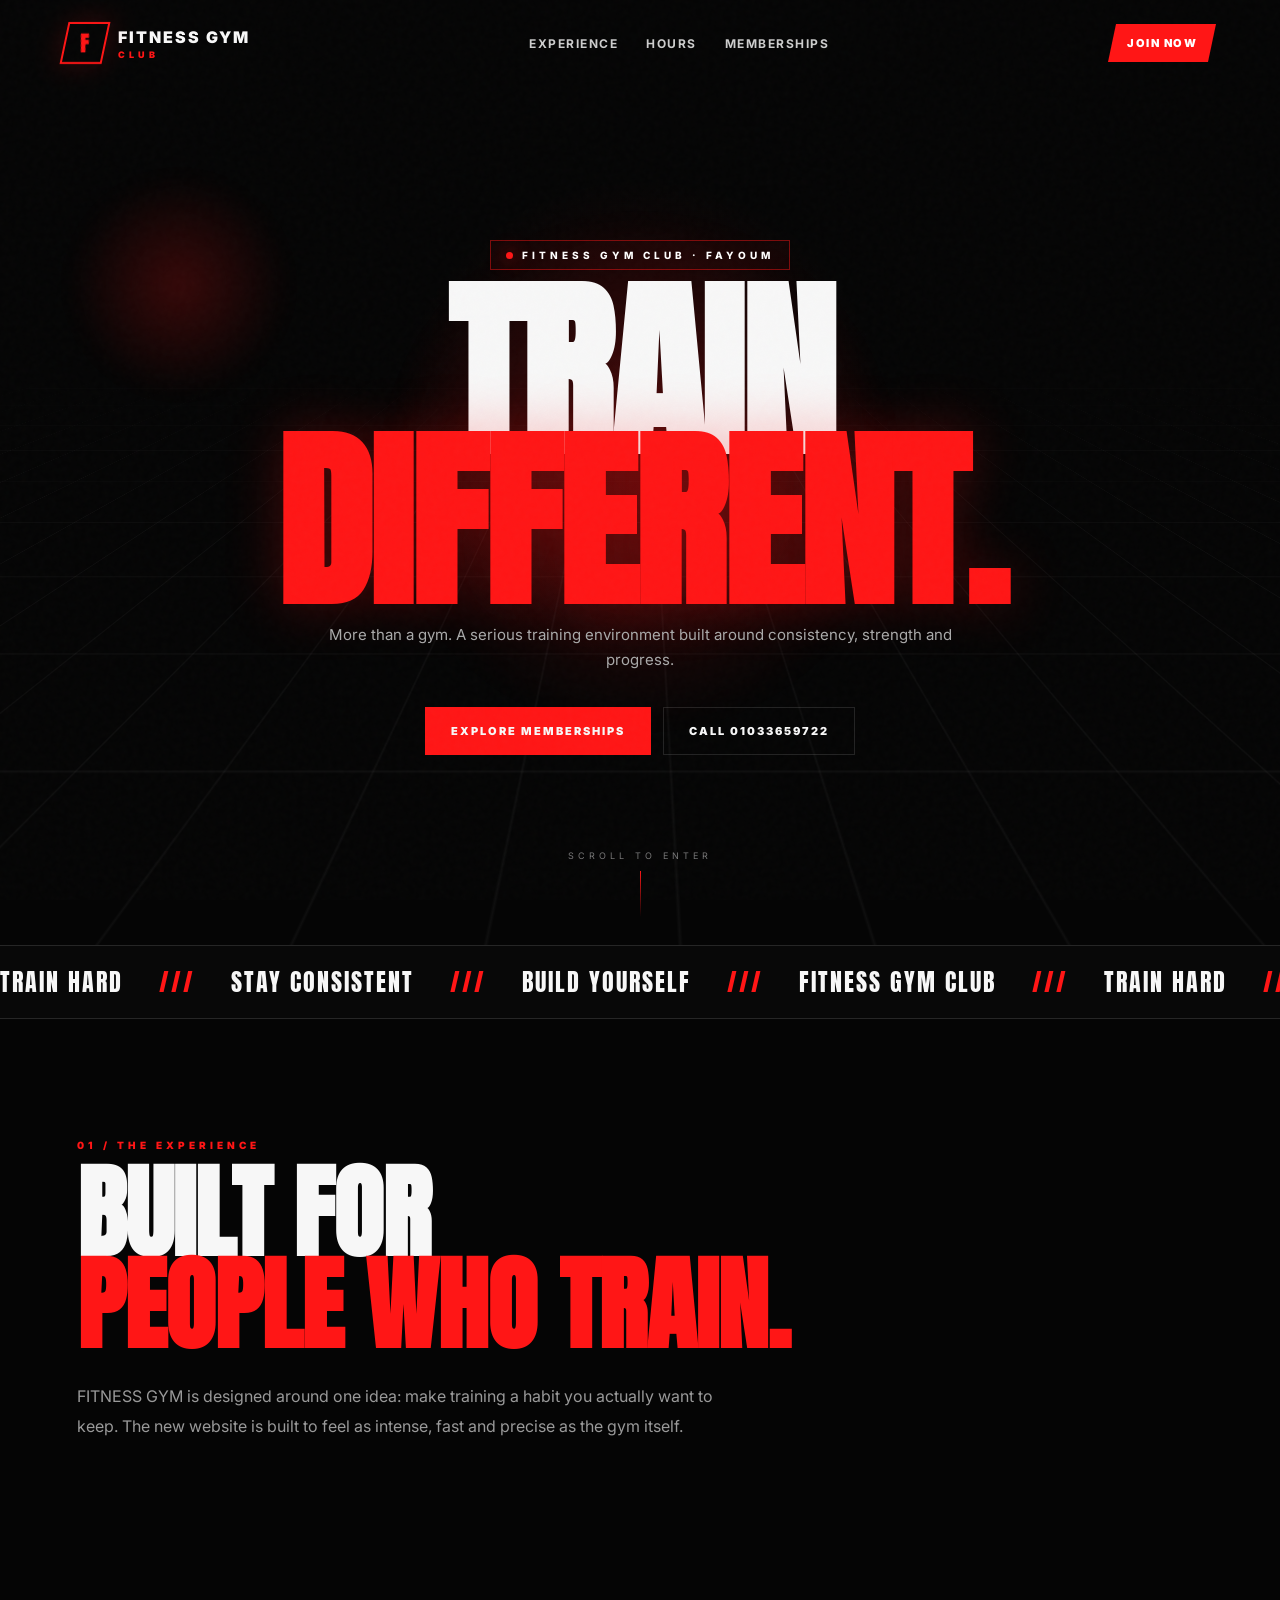
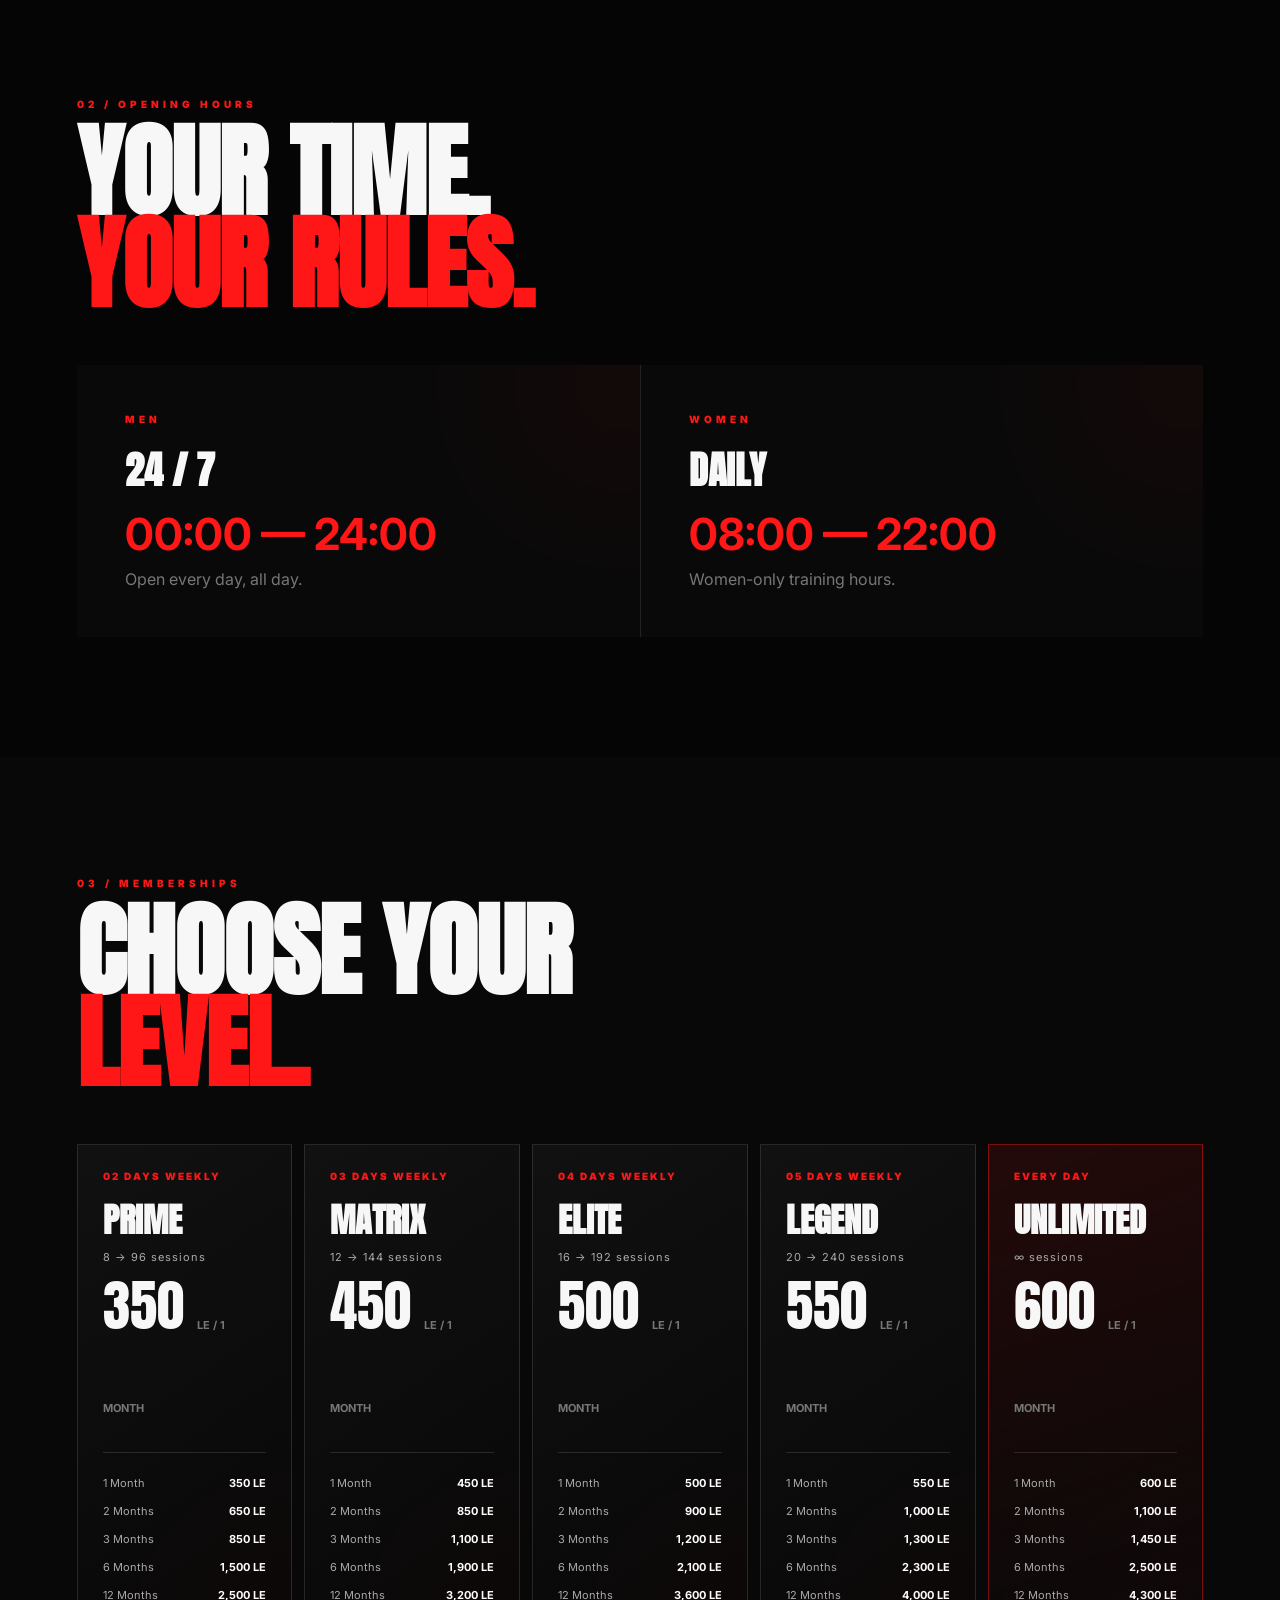
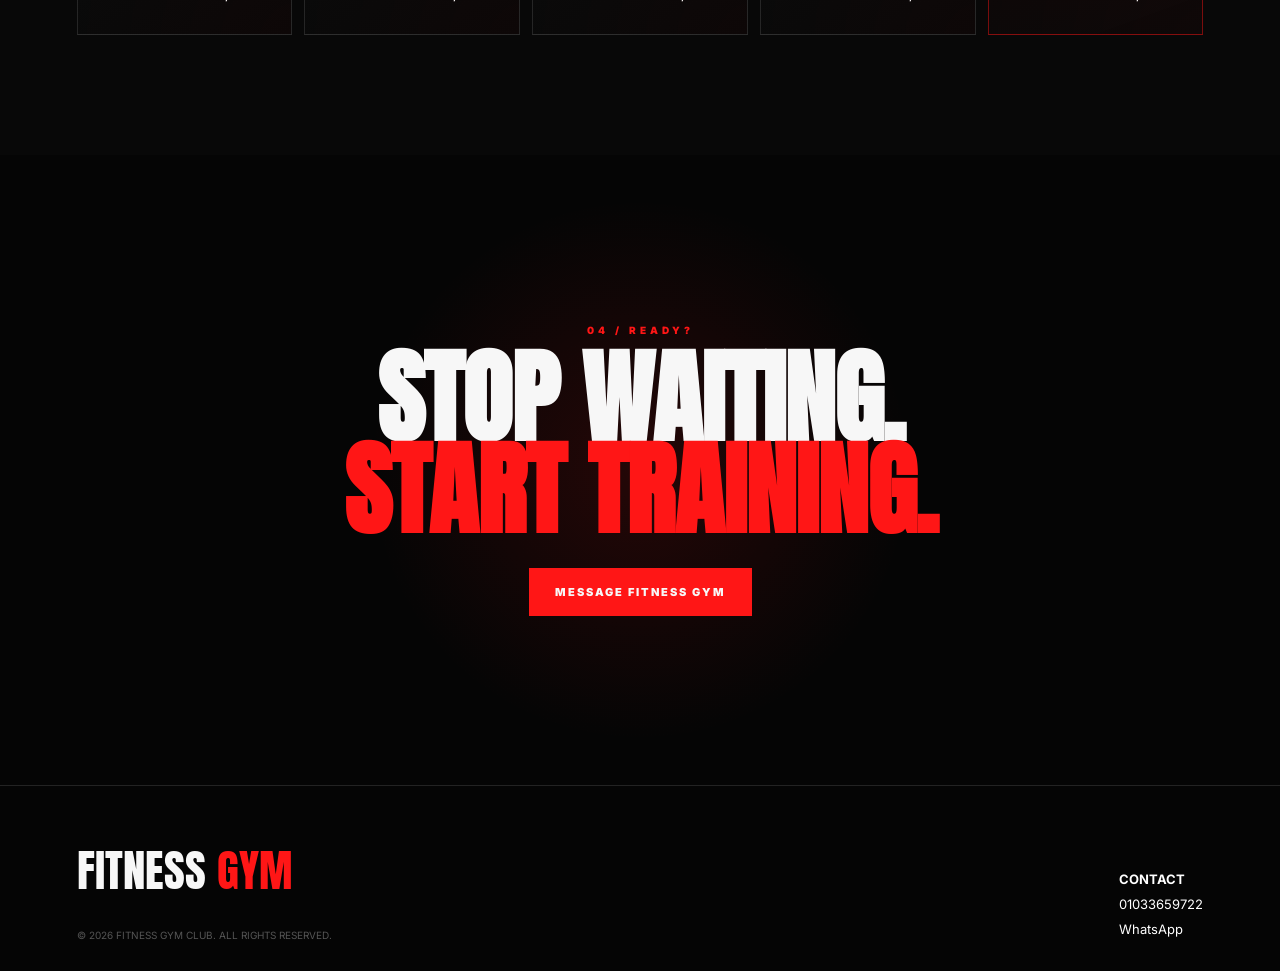
==== index.html @ 05ca52e5 "Start FITNESS GYM premium website" ====
<!doctype html>
<html lang="en">
<head>
  <meta charset="utf-8" />
  <meta name="viewport" content="width=device-width, initial-scale=1" />
  <meta name="theme-color" content="#050505" />
  <title>FITNESS GYM CLUB — Train Different.</title>
  <meta name="description" content="FITNESS GYM CLUB — premium fitness in Fayoum. Men 24/7. Women 8 AM–10 PM. Memberships from 350 LE." />
  <link rel="preconnect" href="https://fonts.googleapis.com">
  <link rel="preconnect" href="https://fonts.gstatic.com" crossorigin>
  <link href="https://fonts.googleapis.com/css2?family=Anton&family=Inter:wght@400;500;600;700;800;900&display=swap" rel="stylesheet">
  <style>
    :root{--red:#ff1616;--red2:#a80000;--black:#050505;--white:#f7f7f7;--muted:#929292;--line:rgba(255,255,255,.12)}
    *{box-sizing:border-box}html{scroll-behavior:smooth}body{margin:0;background:var(--black);color:var(--white);font-family:Inter,system-ui,sans-serif;overflow-x:hidden}a{color:inherit;text-decoration:none}button{font:inherit}
    #progress{position:fixed;top:0;left:0;width:0;height:3px;background:linear-gradient(90deg,var(--red),#fff,var(--red));z-index:9999}
    .noise{position:fixed;inset:0;pointer-events:none;opacity:.045;z-index:10;background-image:url("data:image/svg+xml,%3Csvg viewBox='0 0 180 180' xmlns='http://www.w3.org/2000/svg'%3E%3Cfilter id='n'%3E%3CfeTurbulence type='fractalNoise' baseFrequency='.85' numOctaves='4' stitchTiles='stitch'/%3E%3C/filter%3E%3Crect width='100%25' height='100%25' filter='url(%23n)' opacity='.45'/%3E%3C/svg%3E")}
    nav{position:fixed;inset:0 0 auto;z-index:100;padding:22px 5vw;display:flex;align-items:center;justify-content:space-between;transition:.45s}nav.scrolled{background:rgba(5,5,5,.72);backdrop-filter:blur(18px);border-bottom:1px solid var(--line);padding-block:14px}.brand{display:flex;align-items:center;gap:12px;font-weight:900;letter-spacing:2px}.brand-mark{width:42px;height:42px;border:2px solid var(--red);transform:skew(-12deg);display:grid;place-items:center;box-shadow:0 0 28px rgba(255,22,22,.18)}.brand-mark b{font-family:Anton;font-size:21px;color:var(--red);transform:skew(12deg)}.brand small{display:block;color:var(--red);font-size:9px;letter-spacing:4px;margin-top:2px}.navlinks{display:flex;gap:28px;color:#ccc;font-size:12px;font-weight:700;text-transform:uppercase;letter-spacing:1.5px}.navlinks a{position:relative}.navlinks a:after{content:"";position:absolute;left:0;right:100%;bottom:-8px;height:2px;background:var(--red);transition:.3s}.navlinks a:hover:after{right:0}.navcta{padding:12px 19px;background:var(--red);color:#fff;font-weight:900;font-size:11px;letter-spacing:1.5px;clip-path:polygon(8px 0,100% 0,calc(100% - 8px) 100%,0 100%);transition:.25s}.navcta:hover{transform:translateY(-2px);box-shadow:0 12px 35px rgba(255,22,22,.28)}
    .hero{min-height:100svh;display:grid;place-items:center;position:relative;overflow:hidden;background:radial-gradient(circle at 50% 45%,rgba(255,22,22,.13),transparent 30%),#050505}.grid{position:absolute;inset:-20%;background-image:linear-gradient(rgba(255,255,255,.035) 1px,transparent 1px),linear-gradient(90deg,rgba(255,255,255,.035) 1px,transparent 1px);background-size:70px 70px;transform:perspective(500px) rotateX(62deg) translateY(25%);mask-image:linear-gradient(to bottom,transparent,#000 30%,#000 75%,transparent)}.orb{position:absolute;width:42vw;height:42vw;max-width:650px;max-height:650px;border-radius:50%;background:radial-gradient(circle,rgba(255,22,22,.2),transparent 68%);filter:blur(10px);animation:pulse 5s ease-in-out infinite}.orb.o2{width:18vw;height:18vw;left:5%;top:18%;animation-delay:-2s}.hero-content{position:relative;z-index:2;text-align:center;padding:120px 20px 70px;max-width:1100px}.eyebrow{display:inline-flex;gap:9px;align-items:center;border:1px solid rgba(255,22,22,.45);padding:8px 15px;color:#fff;font-size:10px;font-weight:800;letter-spacing:4px;text-transform:uppercase;background:rgba(255,22,22,.05);animation:rise .9s .15s both}.dot{width:7px;height:7px;background:var(--red);border-radius:50%;box-shadow:0 0 18px var(--red);animation:blink 1.2s infinite}.hero h1{font-family:Anton,Impact,sans-serif;font-size:clamp(78px,15vw,220px);line-height:.78;letter-spacing:-3px;margin:28px 0 24px;text-transform:uppercase;animation:rise 1s .25s both}.hero h1 span{color:var(--red);display:block;text-shadow:0 0 55px rgba(255,22,22,.25)}.hero p{max-width:650px;margin:auto;color:#aaa;line-height:1.7;font-size:15px;animation:rise 1s .4s both}.actions{display:flex;justify-content:center;gap:12px;margin-top:34px;animation:rise 1s .5s both}.btn{padding:16px 25px;font-size:11px;font-weight:900;letter-spacing:2px;text-transform:uppercase;border:1px solid var(--line);transition:.3s}.btn.primary{background:var(--red);border-color:var(--red)}.btn.primary:hover{transform:translateY(-4px);box-shadow:0 18px 45px rgba(255,22,22,.3)}.btn.ghost:hover{border-color:var(--red);color:var(--red)}.scroll{position:absolute;bottom:28px;left:50%;transform:translateX(-50%);font-size:9px;letter-spacing:4px;color:#777}.scroll:after{content:"";display:block;width:1px;height:46px;background:linear-gradient(var(--red),transparent);margin:10px auto 0}
    .ticker{border-block:1px solid var(--line);overflow:hidden;white-space:nowrap;background:#080808}.ticker-track{display:inline-block;padding:18px 0;animation:marquee 25s linear infinite;font-family:Anton;font-size:24px;letter-spacing:2px}.ticker span{color:var(--red);margin:0 28px}
    section{position:relative;padding:120px 6vw}.kicker{color:var(--red);font-size:10px;font-weight:900;letter-spacing:4px;text-transform:uppercase;margin-bottom:16px}.title{font-family:Anton,Impact,sans-serif;font-size:clamp(52px,8vw,110px);line-height:.9;text-transform:uppercase;margin:0;letter-spacing:-1px}.title em{font-style:normal;color:var(--red)}
    .hours{display:grid;grid-template-columns:1fr 1fr;gap:1px;background:var(--line);margin-top:55px}.hour{background:#090909;padding:48px;position:relative;overflow:hidden}.hour:before{content:"";position:absolute;width:180px;height:180px;background:var(--red);filter:blur(90px);opacity:.08;right:-70px;top:-70px}.hour h3{font-family:Anton;font-size:38px;margin:0 0 8px}.hour strong{font-size:44px;color:var(--red)}.hour p{color:#777;margin:8px 0 0}
    .members{background:#080808}.membership-grid{display:grid;grid-template-columns:repeat(5,1fr);gap:12px;margin-top:55px}.plan{min-height:420px;border:1px solid var(--line);background:linear-gradient(145deg,#111,#070707);padding:25px;display:flex;flex-direction:column;position:relative;overflow:hidden;transition:.4s;transform-style:preserve-3d}.plan:hover{border-color:rgba(255,22,22,.7);transform:translateY(-10px) rotateX(2deg);box-shadow:0 30px 70px rgba(0,0,0,.5),0 0 50px rgba(255,22,22,.08)}.plan:after{content:"";position:absolute;width:180px;height:180px;background:var(--red);filter:blur(100px);opacity:.06;right:-100px;bottom:-100px}.plan .tag{color:var(--red);font-size:10px;font-weight:900;letter-spacing:2px}.plan h3{font-family:Anton;font-size:34px;margin:12px 0 5px}.days{color:#aaa;font-size:11px;letter-spacing:1px}.price{font-family:Anton;font-size:55px;margin-top:auto}.price small{font:700 11px Inter;color:#777}.plan ul{list-style:none;padding:0;margin:22px 0 0;border-top:1px solid var(--line);padding-top:16px}.plan li{font-size:11px;color:#aaa;padding:7px 0;display:flex;justify-content:space-between}.plan li b{color:#fff}.plan.unlimited{border-color:rgba(255,22,22,.45);background:linear-gradient(160deg,rgba(255,22,22,.11),#080808)}
    .cta{min-height:70vh;display:grid;place-items:center;text-align:center;background:radial-gradient(circle at center,rgba(255,22,22,.13),transparent 38%),#050505;overflow:hidden}.cta .title{max-width:1000px}.cta .btn{margin-top:32px;display:inline-block}
    footer{padding:50px 6vw 30px;border-top:1px solid var(--line);display:flex;justify-content:space-between;align-items:flex-end;gap:30px}.footerbig{font-family:Anton;font-size:45px}.footerbig span{color:var(--red)}.contact{color:#999;font-size:13px;line-height:1.9}.contact a{color:#fff}.copy{color:#555;font-size:10px;margin-top:25px}
    .reveal{opacity:0;transform:translateY(35px);transition:opacity .8s ease,transform .8s ease}.reveal.in{opacity:1;transform:none}
    @keyframes rise{from{opacity:0;transform:translateY(35px)}to{opacity:1;transform:none}}@keyframes pulse{0%,100%{transform:scale(1);opacity:.7}50%{transform:scale(1.12);opacity:1}}@keyframes blink{50%{opacity:.25}}@keyframes marquee{to{transform:translateX(-50%)}}
    @media(max-width:1000px){.navlinks{display:none}.membership-grid{grid-template-columns:repeat(2,1fr)}.hours{grid-template-columns:1fr}.hero h1{font-size:clamp(70px,18vw,150px)}}
    @media(max-width:620px){nav{padding:16px 18px}.brand-mark{width:36px;height:36px}.navcta{padding:10px 13px}.hero-content{padding-top:110px}.hero h1{font-size:22vw;letter-spacing:-1px}.hero p{font-size:13px}.actions{flex-direction:column}.btn{width:100%}section{padding:85px 20px}.membership-grid{grid-template-columns:1fr}.plan{min-height:350px}.hour{padding:30px}.hour strong{font-size:36px}.footerbig{font-size:34px}footer{flex-direction:column;align-items:flex-start}}
  </style>
</head>
<body>
<div id="progress"></div><div class="noise"></div>
<nav id="nav"><a class="brand" href="#top"><span class="brand-mark"><b>F</b></span><span>FITNESS GYM<small>CLUB</small></span></a><div class="navlinks"><a href="#about">Experience</a><a href="#hours">Hours</a><a href="#memberships">Memberships</a></div><a class="navcta" href="https://wa.me/201033659722?text=Hello%20FITNESS%20GYM%2C%20I%27d%20like%20to%20ask%20about%20membership." target="_blank" rel="noopener">JOIN NOW</a></nav>
<main id="top">
  <section class="hero">
    <div class="grid"></div><div class="orb"></div><div class="orb o2"></div>
    <div class="hero-content"><div class="eyebrow"><i class="dot"></i> FITNESS GYM CLUB · FAYOUM</div><h1>TRAIN<br><span>DIFFERENT.</span></h1><p>More than a gym. A serious training environment built around consistency, strength and progress.</p><div class="actions"><a class="btn primary" href="#memberships">EXPLORE MEMBERSHIPS</a><a class="btn ghost" href="tel:01033659722">CALL 01033659722</a></div></div><div class="scroll">SCROLL TO ENTER</div>
  </section>
  <div class="ticker"><div class="ticker-track">TRAIN HARD <span>///</span> STAY CONSISTENT <span>///</span> BUILD YOURSELF <span>///</span> FITNESS GYM CLUB <span>///</span> TRAIN HARD <span>///</span> STAY CONSISTENT <span>///</span> BUILD YOURSELF <span>///</span></div></div>
  <section id="about"><div class="reveal"><div class="kicker">01 / THE EXPERIENCE</div><h2 class="title">BUILT FOR<br><em>PEOPLE WHO TRAIN.</em></h2><p style="max-width:680px;color:#999;line-height:1.9;margin-top:30px">FITNESS GYM is designed around one idea: make training a habit you actually want to keep. The new website is built to feel as intense, fast and precise as the gym itself.</p></div></section>
  <section id="hours"><div class="reveal"><div class="kicker">02 / OPENING HOURS</div><h2 class="title">YOUR TIME.<br><em>YOUR RULES.</em></h2><div class="hours"><article class="hour"><div class="kicker">MEN</div><h3>24 / 7</h3><strong>00:00 — 24:00</strong><p>Open every day, all day.</p></article><article class="hour"><div class="kicker">WOMEN</div><h3>DAILY</h3><strong>08:00 — 22:00</strong><p>Women-only training hours.</p></article></div></div></section>
  <section class="members" id="memberships"><div class="reveal"><div class="kicker">03 / MEMBERSHIPS</div><h2 class="title">CHOOSE YOUR<br><em>LEVEL.</em></h2><div class="membership-grid">
    <article class="plan"><span class="tag">02 DAYS WEEKLY</span><h3>PRIME</h3><span class="days">8 → 96 sessions</span><div class="price">350 <small>LE / 1 MONTH</small></div><ul><li>1 Month <b>350 LE</b></li><li>2 Months <b>650 LE</b></li><li>3 Months <b>850 LE</b></li><li>6 Months <b>1,500 LE</b></li><li>12 Months <b>2,500 LE</b></li></ul></article>
    <article class="plan"><span class="tag">03 DAYS WEEKLY</span><h3>MATRIX</h3><span class="days">12 → 144 sessions</span><div class="price">450 <small>LE / 1 MONTH</small></div><ul><li>1 Month <b>450 LE</b></li><li>2 Months <b>850 LE</b></li><li>3 Months <b>1,100 LE</b></li><li>6 Months <b>1,900 LE</b></li><li>12 Months <b>3,200 LE</b></li></ul></article>
    <article class="plan"><span class="tag">04 DAYS WEEKLY</span><h3>ELITE</h3><span class="days">16 → 192 sessions</span><div class="price">500 <small>LE / 1 MONTH</small></div><ul><li>1 Month <b>500 LE</b></li><li>2 Months <b>900 LE</b></li><li>3 Months <b>1,200 LE</b></li><li>6 Months <b>2,100 LE</b></li><li>12 Months <b>3,600 LE</b></li></ul></article>
    <article class="plan"><span class="tag">05 DAYS WEEKLY</span><h3>LEGEND</h3><span class="days">20 → 240 sessions</span><div class="price">550 <small>LE / 1 MONTH</small></div><ul><li>1 Month <b>550 LE</b></li><li>2 Months <b>1,000 LE</b></li><li>3 Months <b>1,300 LE</b></li><li>6 Months <b>2,300 LE</b></li><li>12 Months <b>4,000 LE</b></li></ul></article>
    <article class="plan unlimited"><span class="tag">EVERY DAY</span><h3>UNLIMITED</h3><span class="days">∞ sessions</span><div class="price">600 <small>LE / 1 MONTH</small></div><ul><li>1 Month <b>600 LE</b></li><li>2 Months <b>1,100 LE</b></li><li>3 Months <b>1,450 LE</b></li><li>6 Months <b>2,500 LE</b></li><li>12 Months <b>4,300 LE</b></li></ul></article>
  </div></div></section>
  <section class="cta"><div class="reveal"><div class="kicker">04 / READY?</div><h2 class="title">STOP WAITING.<br><em>START TRAINING.</em></h2><a class="btn primary" href="https://wa.me/201033659722?text=Hello%20FITNESS%20GYM%2C%20I%27d%20like%20to%20join." target="_blank" rel="noopener">MESSAGE FITNESS GYM</a></div></section>
</main>
<footer><div><div class="footerbig">FITNESS <span>GYM</span></div><div class="copy">© 2026 FITNESS GYM CLUB. ALL RIGHTS RESERVED.</div></div><div class="contact"><b style="color:#fff">CONTACT</b><br><a href="tel:01033659722">01033659722</a><br><a href="https://wa.me/201033659722" target="_blank" rel="noopener">WhatsApp</a></div></footer>
<script>
const nav=document.getElementById('nav'),progress=document.getElementById('progress');
addEventListener('scroll',()=>{nav.classList.toggle('scrolled',scrollY>40);const h=document.documentElement.scrollHeight-innerHeight;progress.style.width=(h?scrollY/h*100:0)+'%'});
const obs=new IntersectionObserver(es=>es.forEach(e=>{if(e.isIntersecting)e.target.classList.add('in')}),{threshold:.12});document.querySelectorAll('.reveal').forEach(x=>obs.observe(x));
const cards=[...document.querySelectorAll('.plan')];cards.forEach(c=>c.addEventListener('pointermove',e=>{const r=c.getBoundingClientRect();const x=(e.clientX-r.left)/r.width-.5,y=(e.clientY-r.top)/r.height-.5;c.style.transform=`translateY(-10px) rotateX(${y*-5}deg) rotateY(${x*5}deg)`}));cards.forEach(c=>c.addEventListener('pointerleave',()=>c.style.transform=''));
</script>
</body>
</html>
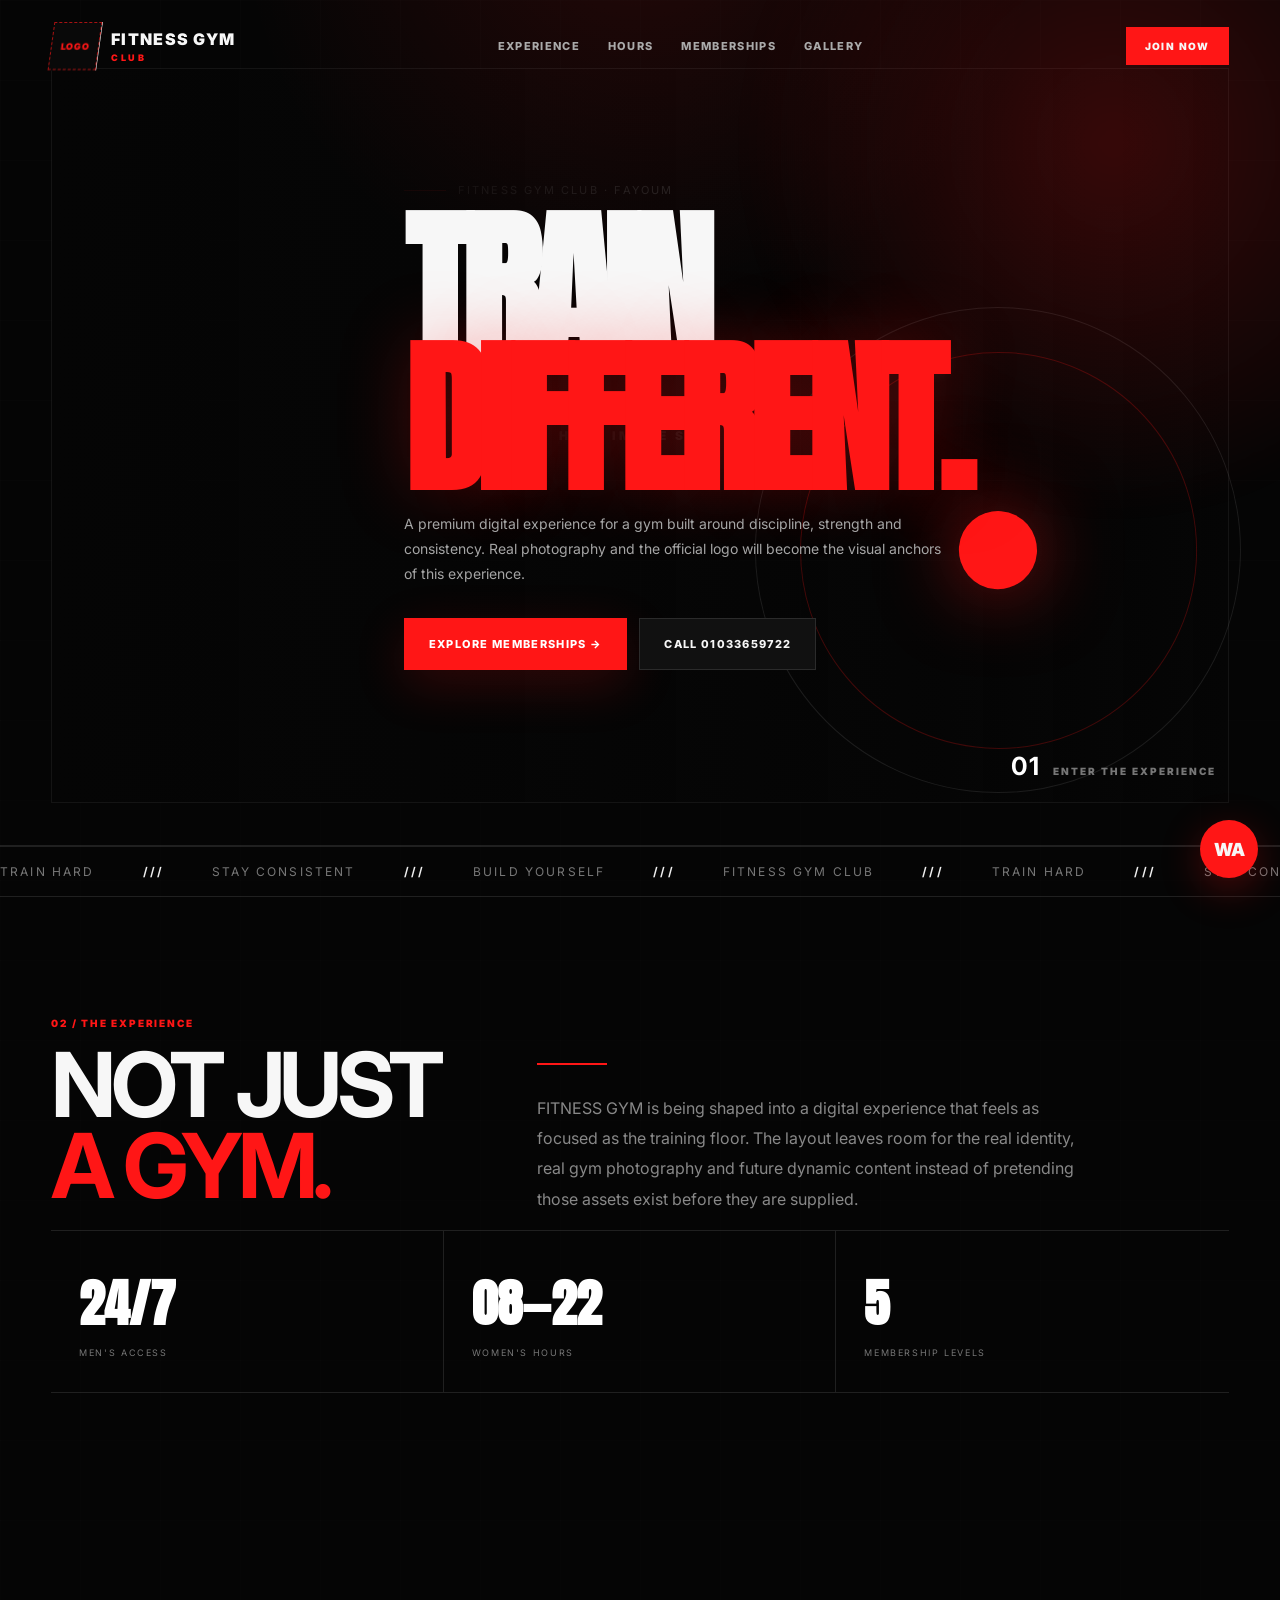
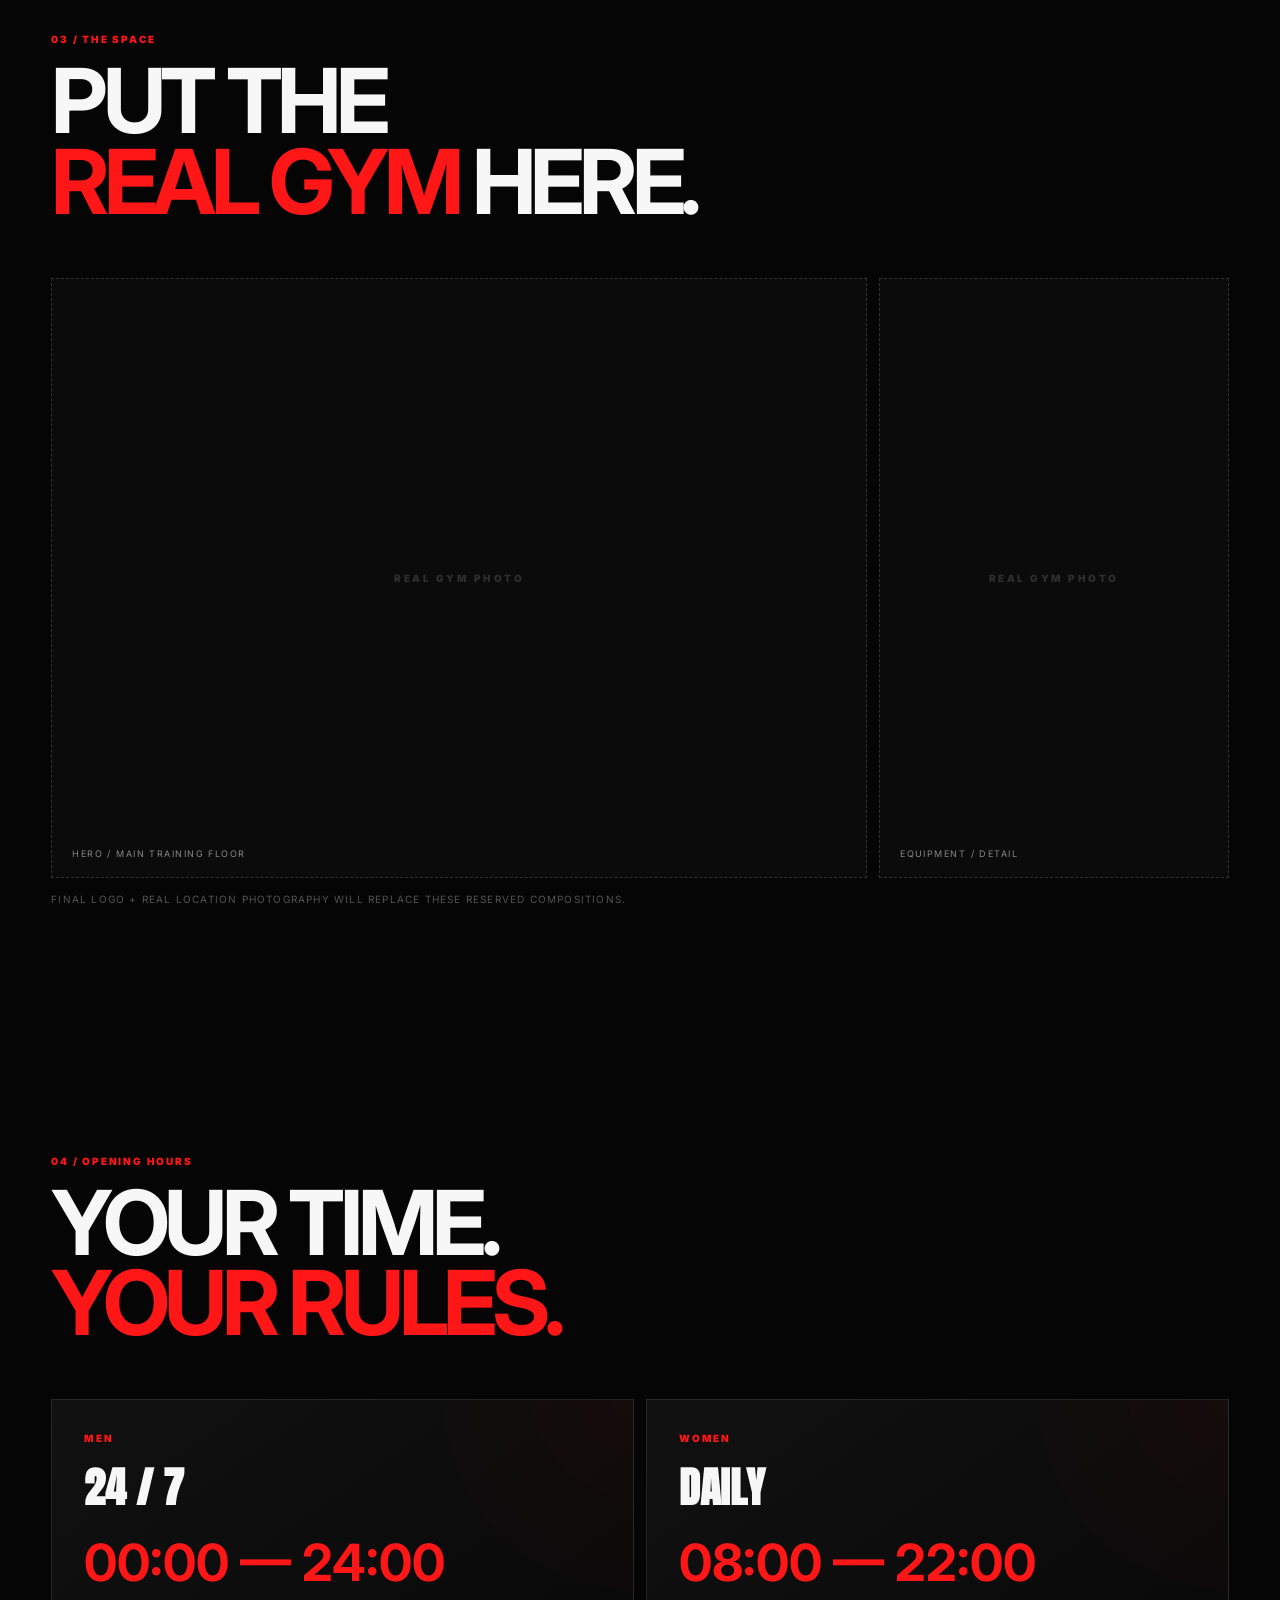
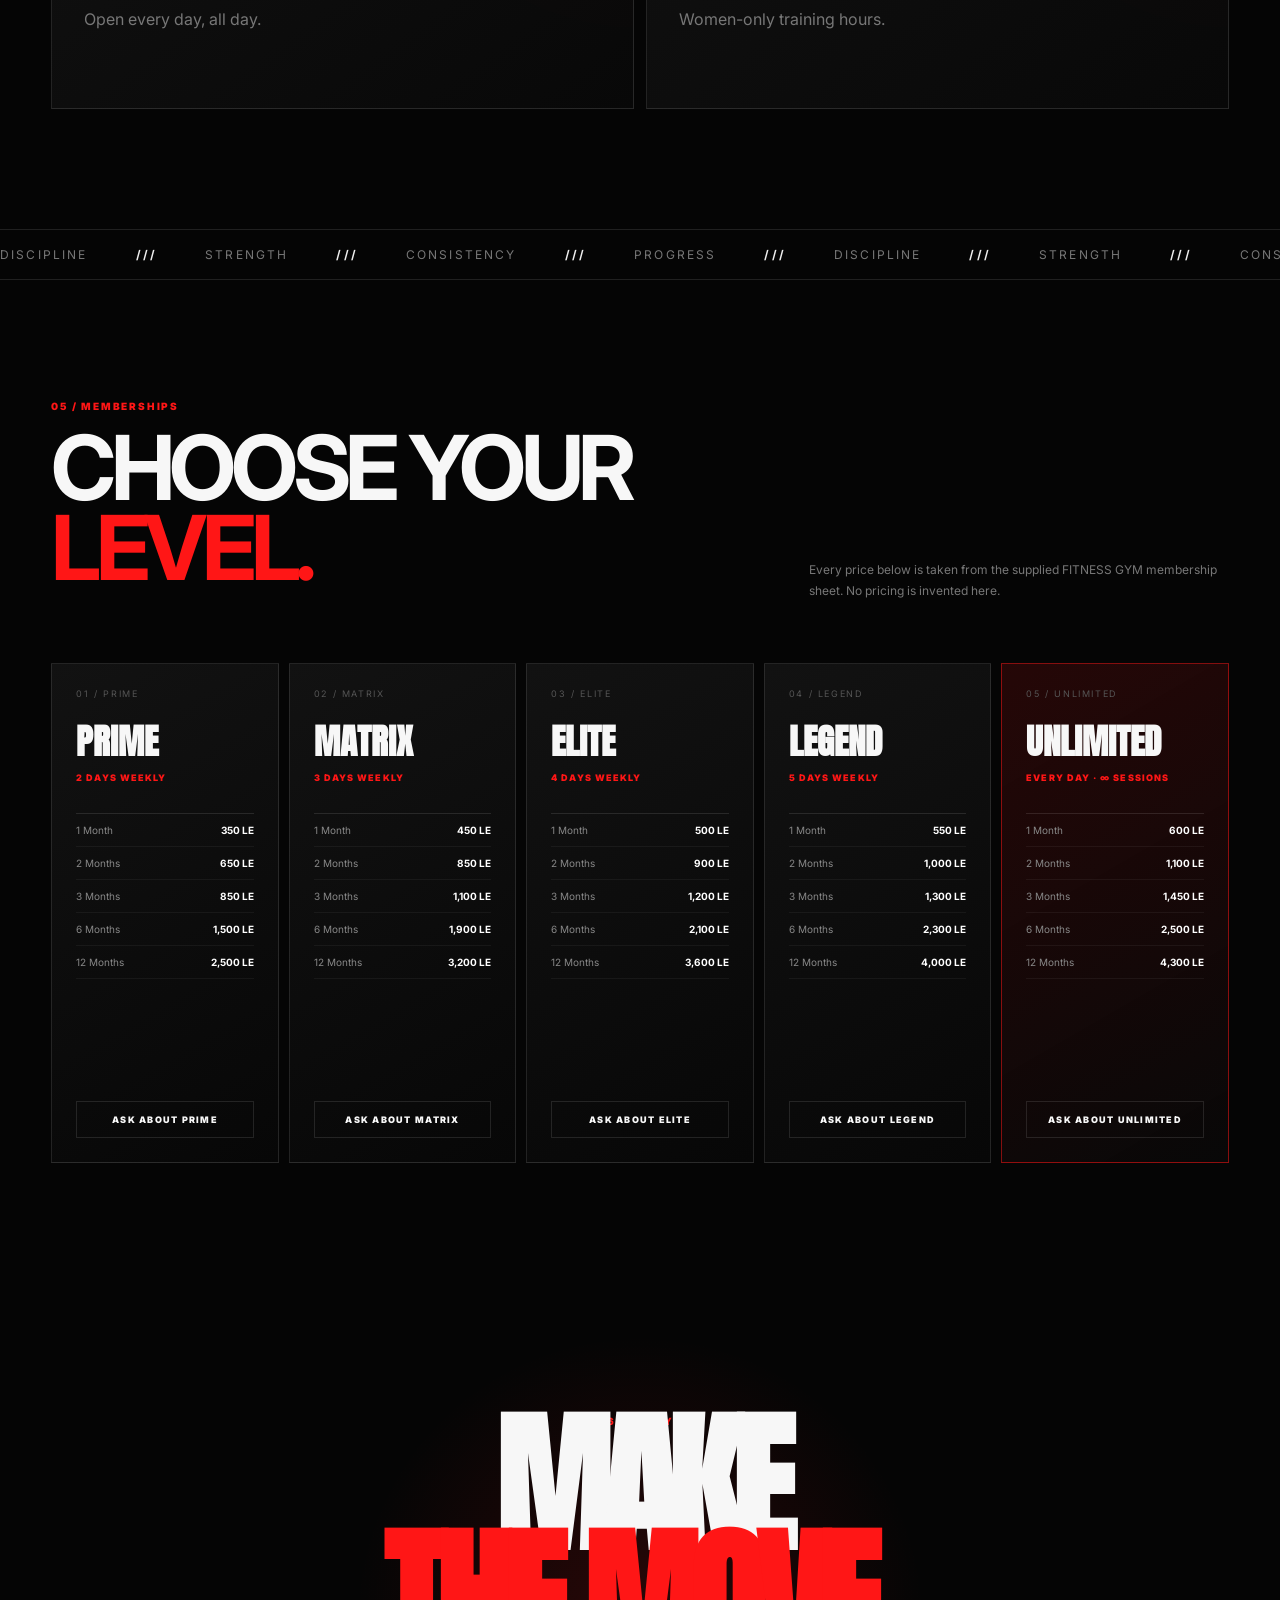
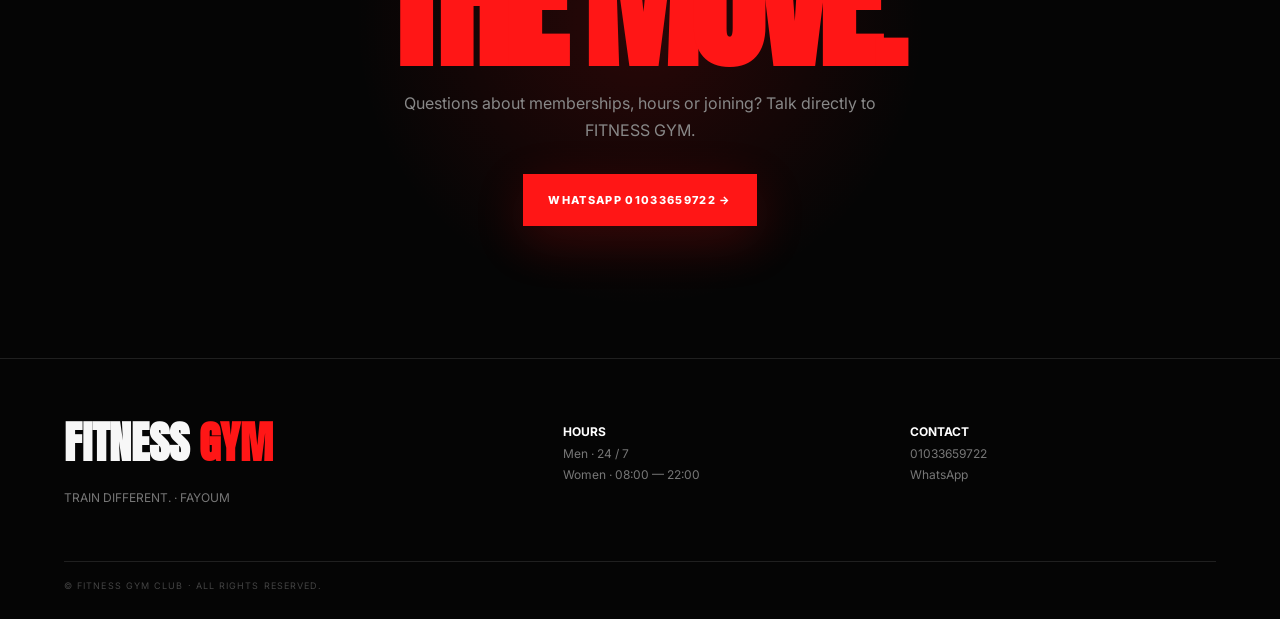
==== commit 1af90069: "feat: rebuild FITNESS GYM landing experience" ====
--- a/index.html
+++ b/index.html
@@ -1,59 +1,141 @@
 <!doctype html>
 <html lang="en">
 <head>
-  <meta charset="utf-8" />
-  <meta name="viewport" content="width=device-width, initial-scale=1" />
-  <meta name="theme-color" content="#050505" />
-  <title>FITNESS GYM CLUB — Train Different.</title>
-  <meta name="description" content="FITNESS GYM CLUB — premium fitness in Fayoum. Men 24/7. Women 8 AM–10 PM. Memberships from 350 LE." />
+  <meta charset="utf-8">
+  <meta name="viewport" content="width=device-width,initial-scale=1">
+  <meta name="theme-color" content="#050505">
+  <title>FITNESS GYM — Train Different.</title>
+  <meta name="description" content="FITNESS GYM Club — premium training in Fayoum. Men 24/7. Women 08:00–22:00.">
   <link rel="preconnect" href="https://fonts.googleapis.com">
   <link rel="preconnect" href="https://fonts.gstatic.com" crossorigin>
   <link href="https://fonts.googleapis.com/css2?family=Anton&family=Inter:wght@400;500;600;700;800;900&display=swap" rel="stylesheet">
+  <link rel="stylesheet" href="styles/premium.css">
   <style>
-    :root{--red:#ff1616;--red2:#a80000;--black:#050505;--white:#f7f7f7;--muted:#929292;--line:rgba(255,255,255,.12)}
-    *{box-sizing:border-box}html{scroll-behavior:smooth}body{margin:0;background:var(--black);color:var(--white);font-family:Inter,system-ui,sans-serif;overflow-x:hidden}a{color:inherit;text-decoration:none}button{font:inherit}
-    #progress{position:fixed;top:0;left:0;width:0;height:3px;background:linear-gradient(90deg,var(--red),#fff,var(--red));z-index:9999}
-    .noise{position:fixed;inset:0;pointer-events:none;opacity:.045;z-index:10;background-image:url("data:image/svg+xml,%3Csvg viewBox='0 0 180 180' xmlns='http://www.w3.org/2000/svg'%3E%3Cfilter id='n'%3E%3CfeTurbulence type='fractalNoise' baseFrequency='.85' numOctaves='4' stitchTiles='stitch'/%3E%3C/filter%3E%3Crect width='100%25' height='100%25' filter='url(%23n)' opacity='.45'/%3E%3C/svg%3E")}
-    nav{position:fixed;inset:0 0 auto;z-index:100;padding:22px 5vw;display:flex;align-items:center;justify-content:space-between;transition:.45s}nav.scrolled{background:rgba(5,5,5,.72);backdrop-filter:blur(18px);border-bottom:1px solid var(--line);padding-block:14px}.brand{display:flex;align-items:center;gap:12px;font-weight:900;letter-spacing:2px}.brand-mark{width:42px;height:42px;border:2px solid var(--red);transform:skew(-12deg);display:grid;place-items:center;box-shadow:0 0 28px rgba(255,22,22,.18)}.brand-mark b{font-family:Anton;font-size:21px;color:var(--red);transform:skew(12deg)}.brand small{display:block;color:var(--red);font-size:9px;letter-spacing:4px;margin-top:2px}.navlinks{display:flex;gap:28px;color:#ccc;font-size:12px;font-weight:700;text-transform:uppercase;letter-spacing:1.5px}.navlinks a{position:relative}.navlinks a:after{content:"";position:absolute;left:0;right:100%;bottom:-8px;height:2px;background:var(--red);transition:.3s}.navlinks a:hover:after{right:0}.navcta{padding:12px 19px;background:var(--red);color:#fff;font-weight:900;font-size:11px;letter-spacing:1.5px;clip-path:polygon(8px 0,100% 0,calc(100% - 8px) 100%,0 100%);transition:.25s}.navcta:hover{transform:translateY(-2px);box-shadow:0 12px 35px rgba(255,22,22,.28)}
-    .hero{min-height:100svh;display:grid;place-items:center;position:relative;overflow:hidden;background:radial-gradient(circle at 50% 45%,rgba(255,22,22,.13),transparent 30%),#050505}.grid{position:absolute;inset:-20%;background-image:linear-gradient(rgba(255,255,255,.035) 1px,transparent 1px),linear-gradient(90deg,rgba(255,255,255,.035) 1px,transparent 1px);background-size:70px 70px;transform:perspective(500px) rotateX(62deg) translateY(25%);mask-image:linear-gradient(to bottom,transparent,#000 30%,#000 75%,transparent)}.orb{position:absolute;width:42vw;height:42vw;max-width:650px;max-height:650px;border-radius:50%;background:radial-gradient(circle,rgba(255,22,22,.2),transparent 68%);filter:blur(10px);animation:pulse 5s ease-in-out infinite}.orb.o2{width:18vw;height:18vw;left:5%;top:18%;animation-delay:-2s}.hero-content{position:relative;z-index:2;text-align:center;padding:120px 20px 70px;max-width:1100px}.eyebrow{display:inline-flex;gap:9px;align-items:center;border:1px solid rgba(255,22,22,.45);padding:8px 15px;color:#fff;font-size:10px;font-weight:800;letter-spacing:4px;text-transform:uppercase;background:rgba(255,22,22,.05);animation:rise .9s .15s both}.dot{width:7px;height:7px;background:var(--red);border-radius:50%;box-shadow:0 0 18px var(--red);animation:blink 1.2s infinite}.hero h1{font-family:Anton,Impact,sans-serif;font-size:clamp(78px,15vw,220px);line-height:.78;letter-spacing:-3px;margin:28px 0 24px;text-transform:uppercase;animation:rise 1s .25s both}.hero h1 span{color:var(--red);display:block;text-shadow:0 0 55px rgba(255,22,22,.25)}.hero p{max-width:650px;margin:auto;color:#aaa;line-height:1.7;font-size:15px;animation:rise 1s .4s both}.actions{display:flex;justify-content:center;gap:12px;margin-top:34px;animation:rise 1s .5s both}.btn{padding:16px 25px;font-size:11px;font-weight:900;letter-spacing:2px;text-transform:uppercase;border:1px solid var(--line);transition:.3s}.btn.primary{background:var(--red);border-color:var(--red)}.btn.primary:hover{transform:translateY(-4px);box-shadow:0 18px 45px rgba(255,22,22,.3)}.btn.ghost:hover{border-color:var(--red);color:var(--red)}.scroll{position:absolute;bottom:28px;left:50%;transform:translateX(-50%);font-size:9px;letter-spacing:4px;color:#777}.scroll:after{content:"";display:block;width:1px;height:46px;background:linear-gradient(var(--red),transparent);margin:10px auto 0}
-    .ticker{border-block:1px solid var(--line);overflow:hidden;white-space:nowrap;background:#080808}.ticker-track{display:inline-block;padding:18px 0;animation:marquee 25s linear infinite;font-family:Anton;font-size:24px;letter-spacing:2px}.ticker span{color:var(--red);margin:0 28px}
-    section{position:relative;padding:120px 6vw}.kicker{color:var(--red);font-size:10px;font-weight:900;letter-spacing:4px;text-transform:uppercase;margin-bottom:16px}.title{font-family:Anton,Impact,sans-serif;font-size:clamp(52px,8vw,110px);line-height:.9;text-transform:uppercase;margin:0;letter-spacing:-1px}.title em{font-style:normal;color:var(--red)}
-    .hours{display:grid;grid-template-columns:1fr 1fr;gap:1px;background:var(--line);margin-top:55px}.hour{background:#090909;padding:48px;position:relative;overflow:hidden}.hour:before{content:"";position:absolute;width:180px;height:180px;background:var(--red);filter:blur(90px);opacity:.08;right:-70px;top:-70px}.hour h3{font-family:Anton;font-size:38px;margin:0 0 8px}.hour strong{font-size:44px;color:var(--red)}.hour p{color:#777;margin:8px 0 0}
-    .members{background:#080808}.membership-grid{display:grid;grid-template-columns:repeat(5,1fr);gap:12px;margin-top:55px}.plan{min-height:420px;border:1px solid var(--line);background:linear-gradient(145deg,#111,#070707);padding:25px;display:flex;flex-direction:column;position:relative;overflow:hidden;transition:.4s;transform-style:preserve-3d}.plan:hover{border-color:rgba(255,22,22,.7);transform:translateY(-10px) rotateX(2deg);box-shadow:0 30px 70px rgba(0,0,0,.5),0 0 50px rgba(255,22,22,.08)}.plan:after{content:"";position:absolute;width:180px;height:180px;background:var(--red);filter:blur(100px);opacity:.06;right:-100px;bottom:-100px}.plan .tag{color:var(--red);font-size:10px;font-weight:900;letter-spacing:2px}.plan h3{font-family:Anton;font-size:34px;margin:12px 0 5px}.days{color:#aaa;font-size:11px;letter-spacing:1px}.price{font-family:Anton;font-size:55px;margin-top:auto}.price small{font:700 11px Inter;color:#777}.plan ul{list-style:none;padding:0;margin:22px 0 0;border-top:1px solid var(--line);padding-top:16px}.plan li{font-size:11px;color:#aaa;padding:7px 0;display:flex;justify-content:space-between}.plan li b{color:#fff}.plan.unlimited{border-color:rgba(255,22,22,.45);background:linear-gradient(160deg,rgba(255,22,22,.11),#080808)}
-    .cta{min-height:70vh;display:grid;place-items:center;text-align:center;background:radial-gradient(circle at center,rgba(255,22,22,.13),transparent 38%),#050505;overflow:hidden}.cta .title{max-width:1000px}.cta .btn{margin-top:32px;display:inline-block}
-    footer{padding:50px 6vw 30px;border-top:1px solid var(--line);display:flex;justify-content:space-between;align-items:flex-end;gap:30px}.footerbig{font-family:Anton;font-size:45px}.footerbig span{color:var(--red)}.contact{color:#999;font-size:13px;line-height:1.9}.contact a{color:#fff}.copy{color:#555;font-size:10px;margin-top:25px}
-    .reveal{opacity:0;transform:translateY(35px);transition:opacity .8s ease,transform .8s ease}.reveal.in{opacity:1;transform:none}
-    @keyframes rise{from{opacity:0;transform:translateY(35px)}to{opacity:1;transform:none}}@keyframes pulse{0%,100%{transform:scale(1);opacity:.7}50%{transform:scale(1.12);opacity:1}}@keyframes blink{50%{opacity:.25}}@keyframes marquee{to{transform:translateX(-50%)}}
-    @media(max-width:1000px){.navlinks{display:none}.membership-grid{grid-template-columns:repeat(2,1fr)}.hours{grid-template-columns:1fr}.hero h1{font-size:clamp(70px,18vw,150px)}}
-    @media(max-width:620px){nav{padding:16px 18px}.brand-mark{width:36px;height:36px}.navcta{padding:10px 13px}.hero-content{padding-top:110px}.hero h1{font-size:22vw;letter-spacing:-1px}.hero p{font-size:13px}.actions{flex-direction:column}.btn{width:100%}section{padding:85px 20px}.membership-grid{grid-template-columns:1fr}.plan{min-height:350px}.hour{padding:30px}.hour strong{font-size:36px}.footerbig{font-size:34px}footer{flex-direction:column;align-items:flex-start}}
+    .site-nav{position:fixed;z-index:100;inset:0 0 auto;padding:22px 4vw;display:flex;align-items:center;justify-content:space-between;transition:.5s var(--ease)}
+    .site-nav.scrolled{background:rgba(5,5,5,.78);backdrop-filter:blur(20px);padding-block:13px;border-bottom:1px solid var(--line)}
+    .brand{display:flex;align-items:center;gap:12px;font-weight:900;letter-spacing:.08em}
+    .logo-slot{width:48px;height:48px;border:1px dashed rgba(255,22,22,.65);display:grid;place-items:center;color:var(--red);font:900 9px Inter;letter-spacing:.08em;transform:skew(-8deg);background:#090909}
+    .brand-copy small{display:block;color:var(--red);font-size:9px;letter-spacing:.28em;margin-top:3px}
+    .nav-links{display:flex;gap:28px;color:#aaa;font-size:11px;font-weight:800;text-transform:uppercase;letter-spacing:.12em}
+    .nav-links a{transition:.3s}.nav-links a:hover{color:#fff}
+    .nav-cta{background:var(--red);padding:13px 19px;font-size:10px;font-weight:900;letter-spacing:.14em;text-transform:uppercase}
+    .hero-visual{position:absolute;inset:8% 4% 5%;border:1px solid rgba(255,255,255,.06);overflow:hidden;pointer-events:none}
+    .hero-visual::before{content:"HERO IMAGE SLOT";position:absolute;inset:0;display:grid;place-items:center;color:rgba(255,255,255,.12);font:900 12px Inter;letter-spacing:.3em}
+    .hero-visual::after{content:"";position:absolute;inset:0;background:linear-gradient(90deg,#050505 0%,rgba(5,5,5,.78) 35%,rgba(5,5,5,.16) 75%,#050505 100%),linear-gradient(0deg,#050505 0%,transparent 45%,#050505 100%)}
+    .hero-copy{text-align:left;margin-left:7vw;max-width:1000px}
+    .hero-copy .eyebrow{position:relative;z-index:2}
+    .hero-copy h1{position:relative;z-index:2;font:950 clamp(82px,13vw,190px)/.78 Anton,Impact,sans-serif;letter-spacing:-.055em;text-transform:uppercase;margin:28px 0 26px}
+    .hero-copy h1 span{display:block;color:var(--red);text-shadow:0 0 70px rgba(255,22,22,.25)}
+    .hero-copy p{position:relative;z-index:2;max-width:540px;color:#a5a5a5;line-height:1.8;font-size:14px}
+    .hero-copy .fg-actions{position:relative;z-index:2}
+    .hero-index{position:absolute;right:5vw;bottom:5vw;z-index:3;color:#777;font:900 10px Inter;letter-spacing:.2em}
+    .hero-index b{color:#fff;font-size:25px;margin-right:8px}
+    .stats{display:grid;grid-template-columns:repeat(3,1fr);border-block:1px solid var(--line)}
+    .stat{padding:34px 28px;border-right:1px solid var(--line)}.stat:last-child{border:0}.stat b{font:900 clamp(30px,4vw,52px) Anton;color:#fff}.stat span{display:block;color:#777;text-transform:uppercase;font-size:9px;letter-spacing:.18em;margin-top:5px}
+    .photo-stage{display:grid;grid-template-columns:1.4fr .6fr;gap:12px;margin-top:55px}.photo{min-height:430px;background:#0b0b0b;border:1px dashed rgba(255,255,255,.15);position:relative;overflow:hidden}.photo.tall{min-height:600px}.photo::before{content:"REAL GYM PHOTO";position:absolute;inset:0;display:grid;place-items:center;color:#2e2e2e;font-size:10px;font-weight:900;letter-spacing:.25em}.photo span{position:absolute;left:20px;bottom:18px;z-index:2;color:#888;font-size:9px;letter-spacing:.16em;text-transform:uppercase}
+    .split{display:grid;grid-template-columns:.75fr 1.25fr;gap:70px;align-items:end}.split-copy{color:#888;line-height:1.9;max-width:560px}.red-rule{width:70px;height:2px;background:var(--red);margin:28px 0}
+    .hours-grid{display:grid;grid-template-columns:1fr 1fr;gap:12px;margin-top:55px}.hour-card{min-height:310px;border:1px solid var(--line);padding:32px;background:linear-gradient(145deg,#111,#080808);position:relative;overflow:hidden}.hour-card::after{content:"";position:absolute;width:220px;height:220px;border-radius:50%;background:var(--red);filter:blur(100px);opacity:.08;right:-120px;top:-120px}.hour-card h3{font:900 42px Anton;margin:12px 0}.hour-card strong{font-size:clamp(30px,4vw,52px);color:var(--red)}.hour-card p{color:#777}
+    .membership-head{display:flex;justify-content:space-between;gap:30px;align-items:end}.membership-head p{max-width:420px;color:#777;line-height:1.7;font-size:12px}
+    .plans{display:grid;grid-template-columns:repeat(5,1fr);gap:10px;margin-top:50px}.plan-card{min-height:500px;padding:24px;border:1px solid var(--line);background:linear-gradient(150deg,#121212,#070707);position:relative;overflow:hidden;transition:.5s var(--ease);display:flex;flex-direction:column}.plan-card:hover{transform:translateY(-12px);border-color:rgba(255,22,22,.6);box-shadow:0 35px 80px rgba(0,0,0,.55),0 0 50px rgba(255,22,22,.08)}.plan-card.featured{border-color:rgba(255,22,22,.5);background:linear-gradient(150deg,rgba(255,22,22,.13),#080808)}.plan-card .number{font-size:9px;color:#555;letter-spacing:.18em}.plan-card h3{font:900 35px Anton;margin:16px 0 4px}.plan-card .frequency{color:var(--red);font-size:9px;font-weight:900;letter-spacing:.12em;text-transform:uppercase}.plan-card ul{list-style:none;margin:30px 0 0;padding:0;border-top:1px solid var(--line)}.plan-card li{display:flex;justify-content:space-between;gap:8px;padding:10px 0;border-bottom:1px solid rgba(255,255,255,.05);font-size:10px;color:#888}.plan-card li b{color:#fff}.plan-card .plan-cta{margin-top:auto;border:1px solid var(--line);padding:12px;text-align:center;font-size:9px;font-weight:900;letter-spacing:.14em;text-transform:uppercase;transition:.3s}.plan-card:hover .plan-cta{background:var(--red);border-color:var(--red)}
+    .marquee-big{font:900 clamp(55px,10vw,130px)/.8 Anton;color:transparent;-webkit-text-stroke:1px rgba(255,255,255,.2);white-space:nowrap;overflow:hidden;margin:0 -6vw;padding:35px 0;border-block:1px solid var(--line)}.marquee-big span{color:var(--red);-webkit-text-stroke:0}
+    .final-cta{min-height:75vh;display:grid;place-items:center;text-align:center;background:radial-gradient(circle,rgba(255,22,22,.15),transparent 42%)}.final-cta h2{font:900 clamp(70px,12vw,180px)/.76 Anton;margin:0;text-transform:uppercase;letter-spacing:-.06em}.final-cta h2 span{color:var(--red)}.final-cta p{color:#888;max-width:500px;margin:30px auto;line-height:1.7}
+    .footer{border-top:1px solid var(--line);padding:50px 5vw 28px;display:grid;grid-template-columns:1.5fr 1fr 1fr;gap:40px}.footer h3{font:900 44px Anton;margin:0}.footer h3 span{color:var(--red)}.footer p,.footer a{color:#777;font-size:12px;line-height:1.8}.footer a:hover{color:#fff}.footer-bottom{grid-column:1/-1;border-top:1px solid var(--line);padding-top:18px;color:#444;font-size:9px;letter-spacing:.12em;text-transform:uppercase}
+    .floating-wa{position:fixed;z-index:120;right:22px;bottom:22px;width:58px;height:58px;border-radius:50%;display:grid;place-items:center;background:var(--red);box-shadow:0 12px 40px rgba(255,22,22,.28);font-size:18px;font-weight:900;transition:.35s var(--ease)}.floating-wa:hover{transform:scale(1.08) translateY(-4px)}
+    @media(max-width:1050px){.nav-links{display:none}.plans{grid-template-columns:repeat(2,1fr)}.split{grid-template-columns:1fr;gap:25px}.photo-stage{grid-template-columns:1fr}.photo.tall{min-height:430px}}
+    @media(max-width:620px){.site-nav{padding:15px 18px}.logo-slot{width:40px;height:40px}.nav-cta{padding:11px 13px}.hero-copy{margin-left:0}.hero-copy h1{font-size:21vw}.hero-visual{inset:10% 18px 4%}.stats{grid-template-columns:1fr}.stat{border-right:0;border-bottom:1px solid var(--line)}.hours-grid{grid-template-columns:1fr}.plans{grid-template-columns:1fr}.membership-head{display:block}.footer{grid-template-columns:1fr}.footer-bottom{grid-column:auto}.floating-wa{right:16px;bottom:16px}}
+    @media(prefers-reduced-motion:reduce){*,*::before,*::after{animation-duration:.01ms!important;animation-iteration-count:1!important;scroll-behavior:auto!important;transition-duration:.01ms!important}}
   </style>
 </head>
-<body>
-<div id="progress"></div><div class="noise"></div>
-<nav id="nav"><a class="brand" href="#top"><span class="brand-mark"><b>F</b></span><span>FITNESS GYM<small>CLUB</small></span></a><div class="navlinks"><a href="#about">Experience</a><a href="#hours">Hours</a><a href="#memberships">Memberships</a></div><a class="navcta" href="https://wa.me/201033659722?text=Hello%20FITNESS%20GYM%2C%20I%27d%20like%20to%20ask%20about%20membership." target="_blank" rel="noopener">JOIN NOW</a></nav>
-<main id="top">
-  <section class="hero">
-    <div class="grid"></div><div class="orb"></div><div class="orb o2"></div>
-    <div class="hero-content"><div class="eyebrow"><i class="dot"></i> FITNESS GYM CLUB · FAYOUM</div><h1>TRAIN<br><span>DIFFERENT.</span></h1><p>More than a gym. A serious training environment built around consistency, strength and progress.</p><div class="actions"><a class="btn primary" href="#memberships">EXPLORE MEMBERSHIPS</a><a class="btn ghost" href="tel:01033659722">CALL 01033659722</a></div></div><div class="scroll">SCROLL TO ENTER</div>
-  </section>
-  <div class="ticker"><div class="ticker-track">TRAIN HARD <span>///</span> STAY CONSISTENT <span>///</span> BUILD YOURSELF <span>///</span> FITNESS GYM CLUB <span>///</span> TRAIN HARD <span>///</span> STAY CONSISTENT <span>///</span> BUILD YOURSELF <span>///</span></div></div>
-  <section id="about"><div class="reveal"><div class="kicker">01 / THE EXPERIENCE</div><h2 class="title">BUILT FOR<br><em>PEOPLE WHO TRAIN.</em></h2><p style="max-width:680px;color:#999;line-height:1.9;margin-top:30px">FITNESS GYM is designed around one idea: make training a habit you actually want to keep. The new website is built to feel as intense, fast and precise as the gym itself.</p></div></section>
-  <section id="hours"><div class="reveal"><div class="kicker">02 / OPENING HOURS</div><h2 class="title">YOUR TIME.<br><em>YOUR RULES.</em></h2><div class="hours"><article class="hour"><div class="kicker">MEN</div><h3>24 / 7</h3><strong>00:00 — 24:00</strong><p>Open every day, all day.</p></article><article class="hour"><div class="kicker">WOMEN</div><h3>DAILY</h3><strong>08:00 — 22:00</strong><p>Women-only training hours.</p></article></div></div></section>
-  <section class="members" id="memberships"><div class="reveal"><div class="kicker">03 / MEMBERSHIPS</div><h2 class="title">CHOOSE YOUR<br><em>LEVEL.</em></h2><div class="membership-grid">
-    <article class="plan"><span class="tag">02 DAYS WEEKLY</span><h3>PRIME</h3><span class="days">8 → 96 sessions</span><div class="price">350 <small>LE / 1 MONTH</small></div><ul><li>1 Month <b>350 LE</b></li><li>2 Months <b>650 LE</b></li><li>3 Months <b>850 LE</b></li><li>6 Months <b>1,500 LE</b></li><li>12 Months <b>2,500 LE</b></li></ul></article>
-    <article class="plan"><span class="tag">03 DAYS WEEKLY</span><h3>MATRIX</h3><span class="days">12 → 144 sessions</span><div class="price">450 <small>LE / 1 MONTH</small></div><ul><li>1 Month <b>450 LE</b></li><li>2 Months <b>850 LE</b></li><li>3 Months <b>1,100 LE</b></li><li>6 Months <b>1,900 LE</b></li><li>12 Months <b>3,200 LE</b></li></ul></article>
-    <article class="plan"><span class="tag">04 DAYS WEEKLY</span><h3>ELITE</h3><span class="days">16 → 192 sessions</span><div class="price">500 <small>LE / 1 MONTH</small></div><ul><li>1 Month <b>500 LE</b></li><li>2 Months <b>900 LE</b></li><li>3 Months <b>1,200 LE</b></li><li>6 Months <b>2,100 LE</b></li><li>12 Months <b>3,600 LE</b></li></ul></article>
-    <article class="plan"><span class="tag">05 DAYS WEEKLY</span><h3>LEGEND</h3><span class="days">20 → 240 sessions</span><div class="price">550 <small>LE / 1 MONTH</small></div><ul><li>1 Month <b>550 LE</b></li><li>2 Months <b>1,000 LE</b></li><li>3 Months <b>1,300 LE</b></li><li>6 Months <b>2,300 LE</b></li><li>12 Months <b>4,000 LE</b></li></ul></article>
-    <article class="plan unlimited"><span class="tag">EVERY DAY</span><h3>UNLIMITED</h3><span class="days">∞ sessions</span><div class="price">600 <small>LE / 1 MONTH</small></div><ul><li>1 Month <b>600 LE</b></li><li>2 Months <b>1,100 LE</b></li><li>3 Months <b>1,450 LE</b></li><li>6 Months <b>2,500 LE</b></li><li>12 Months <b>4,300 LE</b></li></ul></article>
-  </div></div></section>
-  <section class="cta"><div class="reveal"><div class="kicker">04 / READY?</div><h2 class="title">STOP WAITING.<br><em>START TRAINING.</em></h2><a class="btn primary" href="https://wa.me/201033659722?text=Hello%20FITNESS%20GYM%2C%20I%27d%20like%20to%20join." target="_blank" rel="noopener">MESSAGE FITNESS GYM</a></div></section>
-</main>
-<footer><div><div class="footerbig">FITNESS <span>GYM</span></div><div class="copy">© 2026 FITNESS GYM CLUB. ALL RIGHTS RESERVED.</div></div><div class="contact"><b style="color:#fff">CONTACT</b><br><a href="tel:01033659722">01033659722</a><br><a href="https://wa.me/201033659722" target="_blank" rel="noopener">WhatsApp</a></div></footer>
-<script>
-const nav=document.getElementById('nav'),progress=document.getElementById('progress');
-addEventListener('scroll',()=>{nav.classList.toggle('scrolled',scrollY>40);const h=document.documentElement.scrollHeight-innerHeight;progress.style.width=(h?scrollY/h*100:0)+'%'});
-const obs=new IntersectionObserver(es=>es.forEach(e=>{if(e.isIntersecting)e.target.classList.add('in')}),{threshold:.12});document.querySelectorAll('.reveal').forEach(x=>obs.observe(x));
-const cards=[...document.querySelectorAll('.plan')];cards.forEach(c=>c.addEventListener('pointermove',e=>{const r=c.getBoundingClientRect();const x=(e.clientX-r.left)/r.width-.5,y=(e.clientY-r.top)/r.height-.5;c.style.transform=`translateY(-10px) rotateX(${y*-5}deg) rotateY(${x*5}deg)`}));cards.forEach(c=>c.addEventListener('pointerleave',()=>c.style.transform=''));
-</script>
+<body class="fg-shell">
+  <div id="progress"></div><div class="fg-grid"></div>
+  <header class="site-nav" id="siteNav">
+    <a class="brand" href="#top"><span class="logo-slot" aria-label="Official FITNESS GYM logo will be placed here">LOGO</span><span class="brand-copy">FITNESS GYM<small>CLUB</small></span></a>
+    <nav class="nav-links"><a href="#experience">Experience</a><a href="#hours">Hours</a><a href="#memberships">Memberships</a><a href="#gallery">Gallery</a></nav>
+    <a class="nav-cta" href="https://wa.me/201033659722?text=Hello%20FITNESS%20GYM%2C%20I%27d%20like%20to%20ask%20about%20membership." target="_blank" rel="noopener">Join Now</a>
+  </header>
+
+  <main id="top">
+    <section class="fg-hero">
+      <div class="hero-visual"></div><div class="fg-orbit"><i></i></div>
+      <div class="hero-content hero-copy">
+        <div class="fg-eyebrow">FITNESS GYM CLUB · FAYOUM</div>
+        <h1>TRAIN<br><span>DIFFERENT.</span></h1>
+        <p>A premium digital experience for a gym built around discipline, strength and consistency. Real photography and the official logo will become the visual anchors of this experience.</p>
+        <div class="fg-actions"><a class="fg-btn primary" href="#memberships">Explore Memberships →</a><a class="fg-btn" href="tel:01033659722">Call 01033659722</a></div>
+      </div>
+      <div class="hero-index"><b>01</b> ENTER THE EXPERIENCE</div>
+    </section>
+
+    <div class="fg-marquee"><div class="fg-marquee-track">TRAIN HARD <b>///</b> STAY CONSISTENT <b>///</b> BUILD YOURSELF <b>///</b> FITNESS GYM CLUB <b>///</b> TRAIN HARD <b>///</b> STAY CONSISTENT <b>///</b> BUILD YOURSELF <b>///</b> FITNESS GYM CLUB <b>///</b></div></div>
+
+    <section id="experience" class="fg-section">
+      <div class="split reveal"><div><div class="fg-kicker">02 / THE EXPERIENCE</div><h2 class="fg-heading">NOT JUST<br><em>A GYM.</em></h2></div><div><div class="red-rule"></div><p class="split-copy">FITNESS GYM is being shaped into a digital experience that feels as focused as the training floor. The layout leaves room for the real identity, real gym photography and future dynamic content instead of pretending those assets exist before they are supplied.</p></div></div>
+      <div class="stats reveal"><div class="stat"><b>24/7</b><span>Men's access</span></div><div class="stat"><b>08—22</b><span>Women's hours</span></div><div class="stat"><b>5</b><span>Membership levels</span></div></div>
+    </section>
+
+    <section id="gallery" class="fg-section">
+      <div class="reveal"><div class="fg-kicker">03 / THE SPACE</div><h2 class="fg-heading">PUT THE<br><em>REAL GYM</em> HERE.</h2></div>
+      <div class="photo-stage reveal"><div class="photo tall"><span>Hero / Main training floor</span></div><div class="photo"><span>Equipment / detail</span></div></div>
+      <p style="color:#555;font-size:10px;letter-spacing:.12em;text-transform:uppercase;margin-top:15px">Final logo + real location photography will replace these reserved compositions.</p>
+    </section>
+
+    <section id="hours" class="fg-section">
+      <div class="reveal"><div class="fg-kicker">04 / OPENING HOURS</div><h2 class="fg-heading">YOUR TIME.<br><em>YOUR RULES.</em></h2></div>
+      <div class="hours-grid reveal">
+        <article class="hour-card"><div class="fg-kicker">MEN</div><h3>24 / 7</h3><strong>00:00 — 24:00</strong><p>Open every day, all day.</p></article>
+        <article class="hour-card"><div class="fg-kicker">WOMEN</div><h3>DAILY</h3><strong>08:00 — 22:00</strong><p>Women-only training hours.</p></article>
+      </div>
+    </section>
+
+    <div class="fg-marquee"><div class="fg-marquee-track">DISCIPLINE <b>///</b> STRENGTH <b>///</b> CONSISTENCY <b>///</b> PROGRESS <b>///</b> DISCIPLINE <b>///</b> STRENGTH <b>///</b> CONSISTENCY <b>///</b> PROGRESS <b>///</b></div></div>
+
+    <section id="memberships" class="fg-section">
+      <div class="membership-head reveal"><div><div class="fg-kicker">05 / MEMBERSHIPS</div><h2 class="fg-heading">CHOOSE YOUR<br><em>LEVEL.</em></h2></div><p>Every price below is taken from the supplied FITNESS GYM membership sheet. No pricing is invented here.</p></div>
+      <div class="plans reveal">
+        <article class="plan-card"><span class="number">01 / PRIME</span><h3>PRIME</h3><span class="frequency">2 DAYS WEEKLY</span><ul><li>1 Month <b>350 LE</b></li><li>2 Months <b>650 LE</b></li><li>3 Months <b>850 LE</b></li><li>6 Months <b>1,500 LE</b></li><li>12 Months <b>2,500 LE</b></li></ul><a class="plan-cta" href="https://wa.me/201033659722?text=Hello%20FITNESS%20GYM%2C%20I%27m%20interested%20in%20the%20Prime%20membership." target="_blank" rel="noopener">Ask about Prime</a></article>
+        <article class="plan-card"><span class="number">02 / MATRIX</span><h3>MATRIX</h3><span class="frequency">3 DAYS WEEKLY</span><ul><li>1 Month <b>450 LE</b></li><li>2 Months <b>850 LE</b></li><li>3 Months <b>1,100 LE</b></li><li>6 Months <b>1,900 LE</b></li><li>12 Months <b>3,200 LE</b></li></ul><a class="plan-cta" href="https://wa.me/201033659722?text=Hello%20FITNESS%20GYM%2C%20I%27m%20interested%20in%20the%20Matrix%20membership." target="_blank" rel="noopener">Ask about Matrix</a></article>
+        <article class="plan-card"><span class="number">03 / ELITE</span><h3>ELITE</h3><span class="frequency">4 DAYS WEEKLY</span><ul><li>1 Month <b>500 LE</b></li><li>2 Months <b>900 LE</b></li><li>3 Months <b>1,200 LE</b></li><li>6 Months <b>2,100 LE</b></li><li>12 Months <b>3,600 LE</b></li></ul><a class="plan-cta" href="https://wa.me/201033659722?text=Hello%20FITNESS%20GYM%2C%20I%27m%20interested%20in%20the%20Elite%20membership." target="_blank" rel="noopener">Ask about Elite</a></article>
+        <article class="plan-card"><span class="number">04 / LEGEND</span><h3>LEGEND</h3><span class="frequency">5 DAYS WEEKLY</span><ul><li>1 Month <b>550 LE</b></li><li>2 Months <b>1,000 LE</b></li><li>3 Months <b>1,300 LE</b></li><li>6 Months <b>2,300 LE</b></li><li>12 Months <b>4,000 LE</b></li></ul><a class="plan-cta" href="https://wa.me/201033659722?text=Hello%20FITNESS%20GYM%2C%20I%27m%20interested%20in%20the%20Legend%20membership." target="_blank" rel="noopener">Ask about Legend</a></article>
+        <article class="plan-card featured"><span class="number">05 / UNLIMITED</span><h3>UNLIMITED</h3><span class="frequency">EVERY DAY · ∞ SESSIONS</span><ul><li>1 Month <b>600 LE</b></li><li>2 Months <b>1,100 LE</b></li><li>3 Months <b>1,450 LE</b></li><li>6 Months <b>2,500 LE</b></li><li>12 Months <b>4,300 LE</b></li></ul><a class="plan-cta" href="https://wa.me/201033659722?text=Hello%20FITNESS%20GYM%2C%20I%27m%20interested%20in%20the%20Unlimited%20membership." target="_blank" rel="noopener">Ask about Unlimited</a></article>
+      </div>
+    </section>
+
+    <section class="fg-section final-cta">
+      <div class="reveal"><div class="fg-kicker">06 / READY?</div><h2>MAKE<br><span>THE MOVE.</span></h2><p>Questions about memberships, hours or joining? Talk directly to FITNESS GYM.</p><a class="fg-btn primary" href="https://wa.me/201033659722?text=Hello%20FITNESS%20GYM%2C%20I%27d%20like%20to%20ask%20about%20joining." target="_blank" rel="noopener">WhatsApp 01033659722 →</a></div>
+    </section>
+  </main>
+
+  <footer class="footer">
+    <div><h3>FITNESS <span>GYM</span></h3><p>TRAIN DIFFERENT. · FAYOUM</p></div>
+    <div><p><strong style="color:#fff">HOURS</strong><br>Men · 24 / 7<br>Women · 08:00 — 22:00</p></div>
+    <div><p><strong style="color:#fff">CONTACT</strong><br><a href="tel:01033659722">01033659722</a><br><a href="https://wa.me/201033659722" target="_blank" rel="noopener">WhatsApp</a></p></div>
+    <div class="footer-bottom">© FITNESS GYM CLUB · All rights reserved.</div>
+  </footer>
+  <a class="floating-wa" href="https://wa.me/201033659722?text=Hello%20FITNESS%20GYM" target="_blank" rel="noopener" aria-label="WhatsApp FITNESS GYM">WA</a>
+
+  <script>
+    const nav=document.getElementById('siteNav');
+    const progress=document.getElementById('progress');
+    const reveals=document.querySelectorAll('.reveal');
+    const reduced=window.matchMedia('(prefers-reduced-motion: reduce)').matches;
+    const update=()=>{
+      nav.classList.toggle('scrolled',scrollY>30);
+      const max=document.documentElement.scrollHeight-innerHeight;
+      progress.style.width=max>0?(scrollY/max*100)+'%':'0%';
+    };
+    addEventListener('scroll',update,{passive:true}); update();
+    if(!reduced && 'IntersectionObserver' in window){
+      const io=new IntersectionObserver(es=>es.forEach(e=>{if(e.isIntersecting){e.target.classList.add('in');io.unobserve(e.target)}}),{threshold:.12});
+      reveals.forEach(e=>io.observe(e));
+    } else reveals.forEach(e=>e.classList.add('in'));
+    if(!reduced){
+      document.querySelectorAll('.plan-card').forEach(card=>{
+        card.addEventListener('pointermove',e=>{
+          if(matchMedia('(hover:hover)').matches){const r=card.getBoundingClientRect();const x=(e.clientX-r.left)/r.width-.5;const y=(e.clientY-r.top)/r.height-.5;card.style.transform=`translateY(-10px) perspective(700px) rotateY(${x*4}deg) rotateX(${y*-4}deg)`;}}
+        );
+        card.addEventListener('pointerleave',()=>card.style.transform='');
+      });
+    }
+  </script>
 </body>
 </html>
--- a/styles/premium.css
+++ b/styles/premium.css
@@ -0,0 +1,74 @@
+/* FITNESS GYM — premium visual system */
+:root {
+  --fg: #f7f7f7;
+  --muted: #9a9a9a;
+  --red: #ff1616;
+  --red-deep: #9f0000;
+  --black: #050505;
+  --panel: #0d0d0d;
+  --line: rgba(255,255,255,.11);
+  --ease: cubic-bezier(.22,1,.36,1);
+}
+
+* { box-sizing: border-box; }
+html { scroll-behavior: smooth; background: var(--black); }
+body { margin: 0; background: var(--black); color: var(--fg); font-family: Inter, Arial, sans-serif; overflow-x: hidden; }
+a { color: inherit; text-decoration: none; }
+button, a { -webkit-tap-highlight-color: transparent; }
+
+.fg-shell { position: relative; isolation: isolate; }
+.fg-shell::before { content:""; position: fixed; inset:0; pointer-events:none; z-index:50; background: radial-gradient(circle at 50% -10%, rgba(255,22,22,.12), transparent 34%); mix-blend-mode: screen; }
+.fg-grid { position: absolute; inset:0; pointer-events:none; opacity:.28; background-image: linear-gradient(rgba(255,255,255,.035) 1px, transparent 1px), linear-gradient(90deg, rgba(255,255,255,.035) 1px, transparent 1px); background-size: 80px 80px; mask-image: linear-gradient(to bottom, #000, transparent 70%); }
+
+.fg-hero { min-height: 94svh; position:relative; display:grid; place-items:center; overflow:hidden; border-bottom:1px solid var(--line); }
+.fg-hero::after { content:""; position:absolute; width:62vw; height:62vw; max-width:900px; max-height:900px; border-radius:50%; background:radial-gradient(circle, rgba(255,22,22,.20), rgba(255,22,22,0) 67%); filter:blur(10px); right:-18%; top:-30%; animation: fg-pulse 7s ease-in-out infinite alternate; }
+.fg-hero-content { width:min(1240px,92vw); position:relative; z-index:2; padding:120px 0 80px; }
+.fg-eyebrow { display:inline-flex; gap:12px; align-items:center; letter-spacing:.2em; text-transform:uppercase; font-size:11px; color:#bdbdbd; }
+.fg-eyebrow::before { content:""; width:42px; height:1px; background:var(--red); box-shadow:0 0 18px rgba(255,22,22,.8); }
+.fg-title { margin:22px 0 0; max-width:1050px; font-size:clamp(72px,12vw,180px); line-height:.78; letter-spacing:-.07em; text-transform:uppercase; font-weight:950; }
+.fg-title span { display:block; color:transparent; -webkit-text-stroke:1px rgba(255,255,255,.6); }
+.fg-title strong { color:var(--red); font-weight:950; text-shadow:0 0 60px rgba(255,22,22,.25); }
+.fg-sub { max-width:560px; margin:34px 0 0; color:#a7a7a7; font-size:15px; line-height:1.7; }
+.fg-actions { display:flex; gap:12px; flex-wrap:wrap; margin-top:32px; }
+.fg-btn { min-height:52px; padding:0 24px; display:inline-flex; align-items:center; justify-content:center; border:1px solid var(--line); background:#111; text-transform:uppercase; letter-spacing:.12em; font-size:11px; font-weight:800; transition:transform .5s var(--ease), background .5s var(--ease), border-color .5s var(--ease), box-shadow .5s var(--ease); }
+.fg-btn.primary { background:var(--red); border-color:var(--red); color:#fff; box-shadow:0 15px 50px rgba(255,22,22,.18); }
+.fg-btn:hover { transform:translateY(-4px); border-color:rgba(255,22,22,.7); box-shadow:0 18px 60px rgba(255,22,22,.18); }
+.fg-btn.primary:hover { background:#fff; color:#000; }
+
+.fg-orbit { position:absolute; width:min(38vw,520px); aspect-ratio:1; right:3vw; bottom:4vw; border:1px solid rgba(255,255,255,.09); border-radius:50%; transform:rotate(-18deg); }
+.fg-orbit::before, .fg-orbit::after { content:""; position:absolute; inset:9%; border:1px solid rgba(255,22,22,.24); border-radius:50%; }
+.fg-orbit::after { inset:42%; background:var(--red); border:0; box-shadow:0 0 80px rgba(255,22,22,.55); }
+.fg-orbit i { position:absolute; width:7px; height:7px; border-radius:50%; background:#fff; top:8%; left:49%; box-shadow:0 0 20px #fff; animation:fg-spin 9s linear infinite; transform-origin:0 calc(46% + 1px); }
+
+.fg-section { width:min(1240px,92vw); margin:auto; padding:120px 0; position:relative; }
+.fg-kicker { color:var(--red); text-transform:uppercase; letter-spacing:.18em; font-size:10px; font-weight:900; }
+.fg-heading { font-size:clamp(42px,7vw,90px); line-height:.9; letter-spacing:-.06em; margin:16px 0 24px; text-transform:uppercase; }
+.fg-heading em { color:var(--red); font-style:normal; }
+.fg-marquee { overflow:hidden; border-block:1px solid var(--line); padding:17px 0; white-space:nowrap; color:#777; text-transform:uppercase; font-size:12px; letter-spacing:.18em; }
+.fg-marquee-track { display:inline-flex; gap:48px; min-width:max-content; animation:fg-marquee 22s linear infinite; }
+.fg-marquee b { color:#eee; }
+
+.fg-placeholder-gallery { display:grid; grid-template-columns:1.2fr .8fr; gap:12px; }
+.fg-photo-slot { min-height:360px; border:1px dashed rgba(255,255,255,.18); background:linear-gradient(135deg,#101010,#070707); position:relative; overflow:hidden; display:flex; align-items:flex-end; padding:22px; }
+.fg-photo-slot.large { min-height:560px; }
+.fg-photo-slot::before { content:"PHOTO / GALLERY"; position:absolute; inset:0; display:grid; place-items:center; color:#333; font-size:12px; letter-spacing:.2em; font-weight:900; }
+.fg-photo-slot span { position:relative; z-index:1; color:#888; font-size:10px; text-transform:uppercase; letter-spacing:.14em; }
+
+.fg-plans { display:grid; grid-template-columns:repeat(5,1fr); gap:10px; }
+.fg-plan { background:linear-gradient(145deg,#111,#080808); border:1px solid var(--line); padding:24px; min-height:290px; position:relative; overflow:hidden; transition:transform .55s var(--ease), border-color .55s var(--ease); }
+.fg-plan::after { content:""; position:absolute; width:180px; height:180px; right:-90px; top:-90px; border-radius:50%; background:rgba(255,22,22,.18); filter:blur(12px); }
+.fg-plan:hover { transform:translateY(-10px); border-color:rgba(255,22,22,.55); }
+.fg-plan h3 { font-size:22px; margin:0; text-transform:uppercase; }
+.fg-plan small { color:#888; text-transform:uppercase; letter-spacing:.08em; }
+.fg-plan .price { margin-top:70px; font-size:38px; font-weight:900; }
+
+@keyframes fg-pulse { to { transform:scale(1.12); opacity:.65; } }
+@keyframes fg-spin { to { transform:rotate(360deg); } }
+@keyframes fg-marquee { to { transform:translateX(-50%); } }
+
+@media(max-width:900px){
+  .fg-hero-content{padding:100px 0 60px}.fg-orbit{opacity:.35;right:-18%;bottom:8%}.fg-plans{grid-template-columns:repeat(2,1fr)}.fg-placeholder-gallery{grid-template-columns:1fr}.fg-photo-slot.large{min-height:400px}
+}
+@media(max-width:560px){
+  .fg-title{font-size:20vw}.fg-section{padding:80px 0}.fg-plans{grid-template-columns:1fr}.fg-plan{min-height:240px}.fg-plan .price{margin-top:45px}.fg-actions{width:100%}.fg-btn{width:100%}
+}
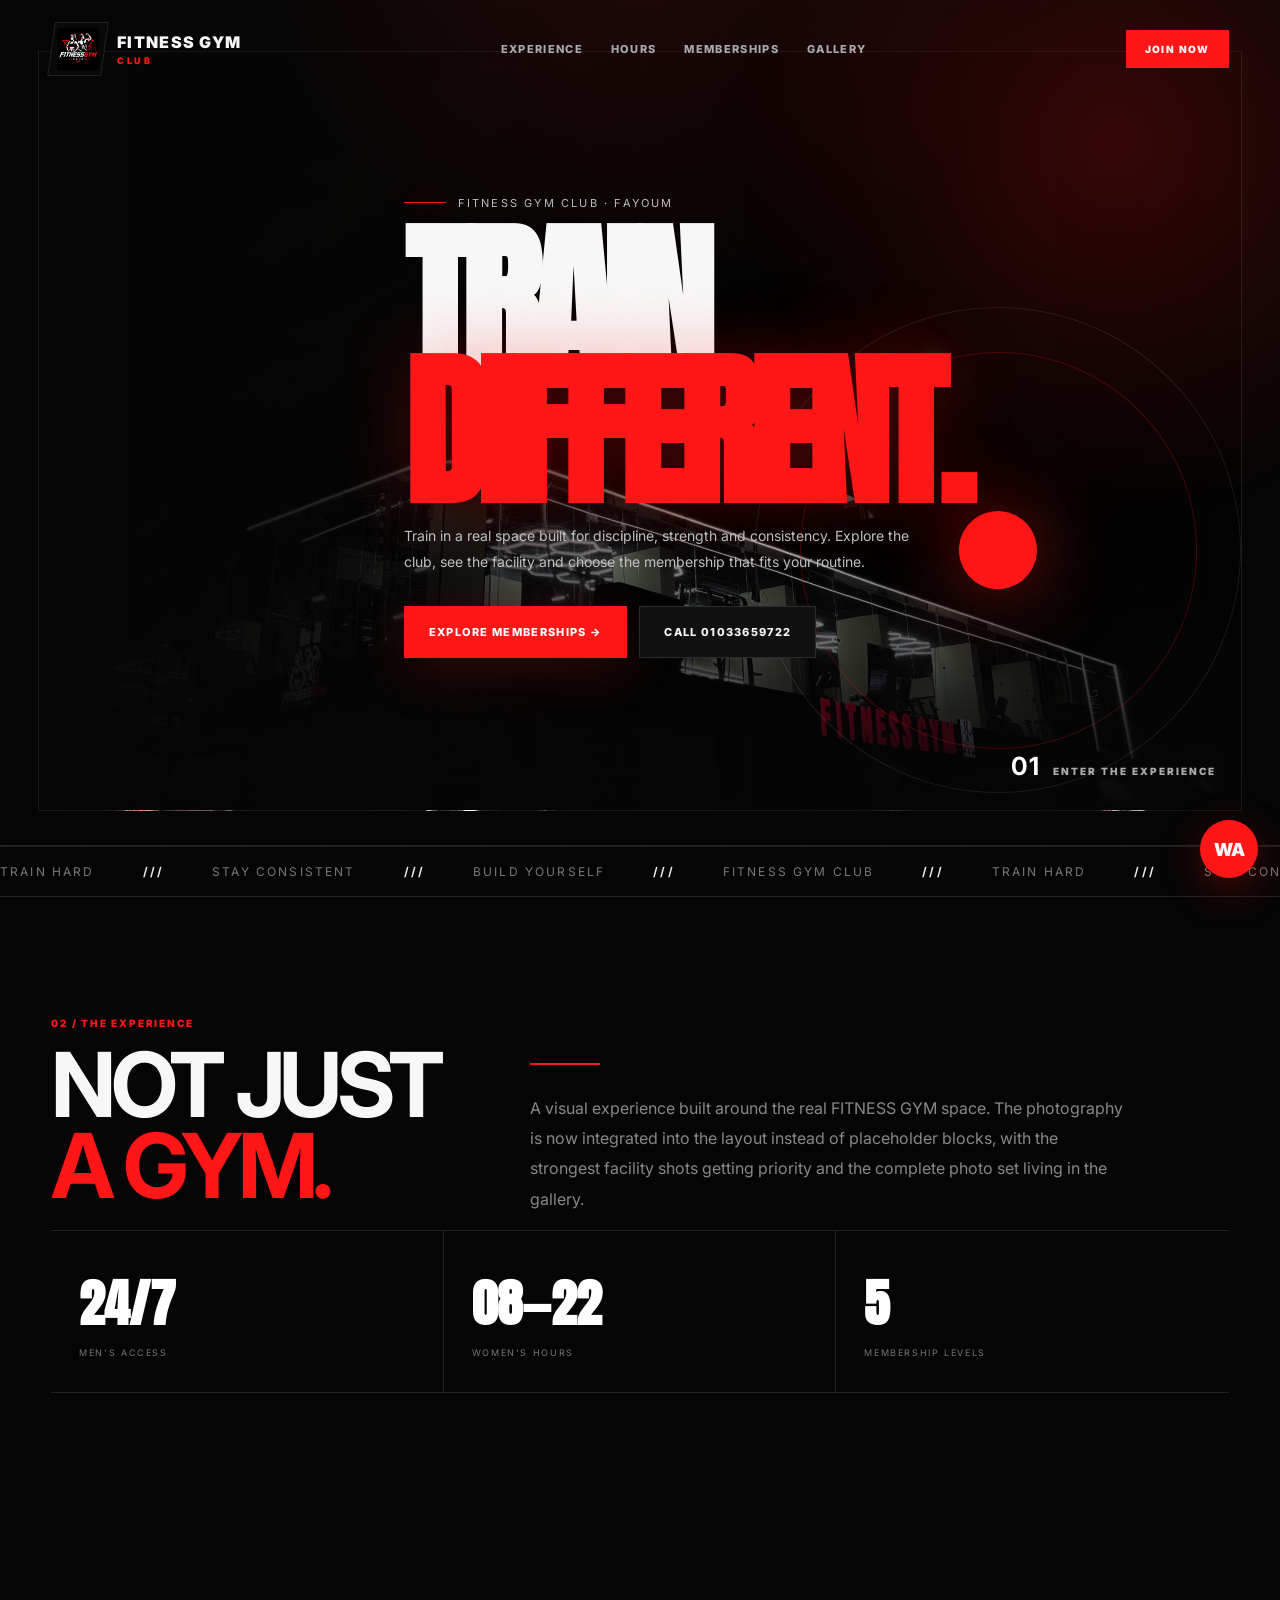
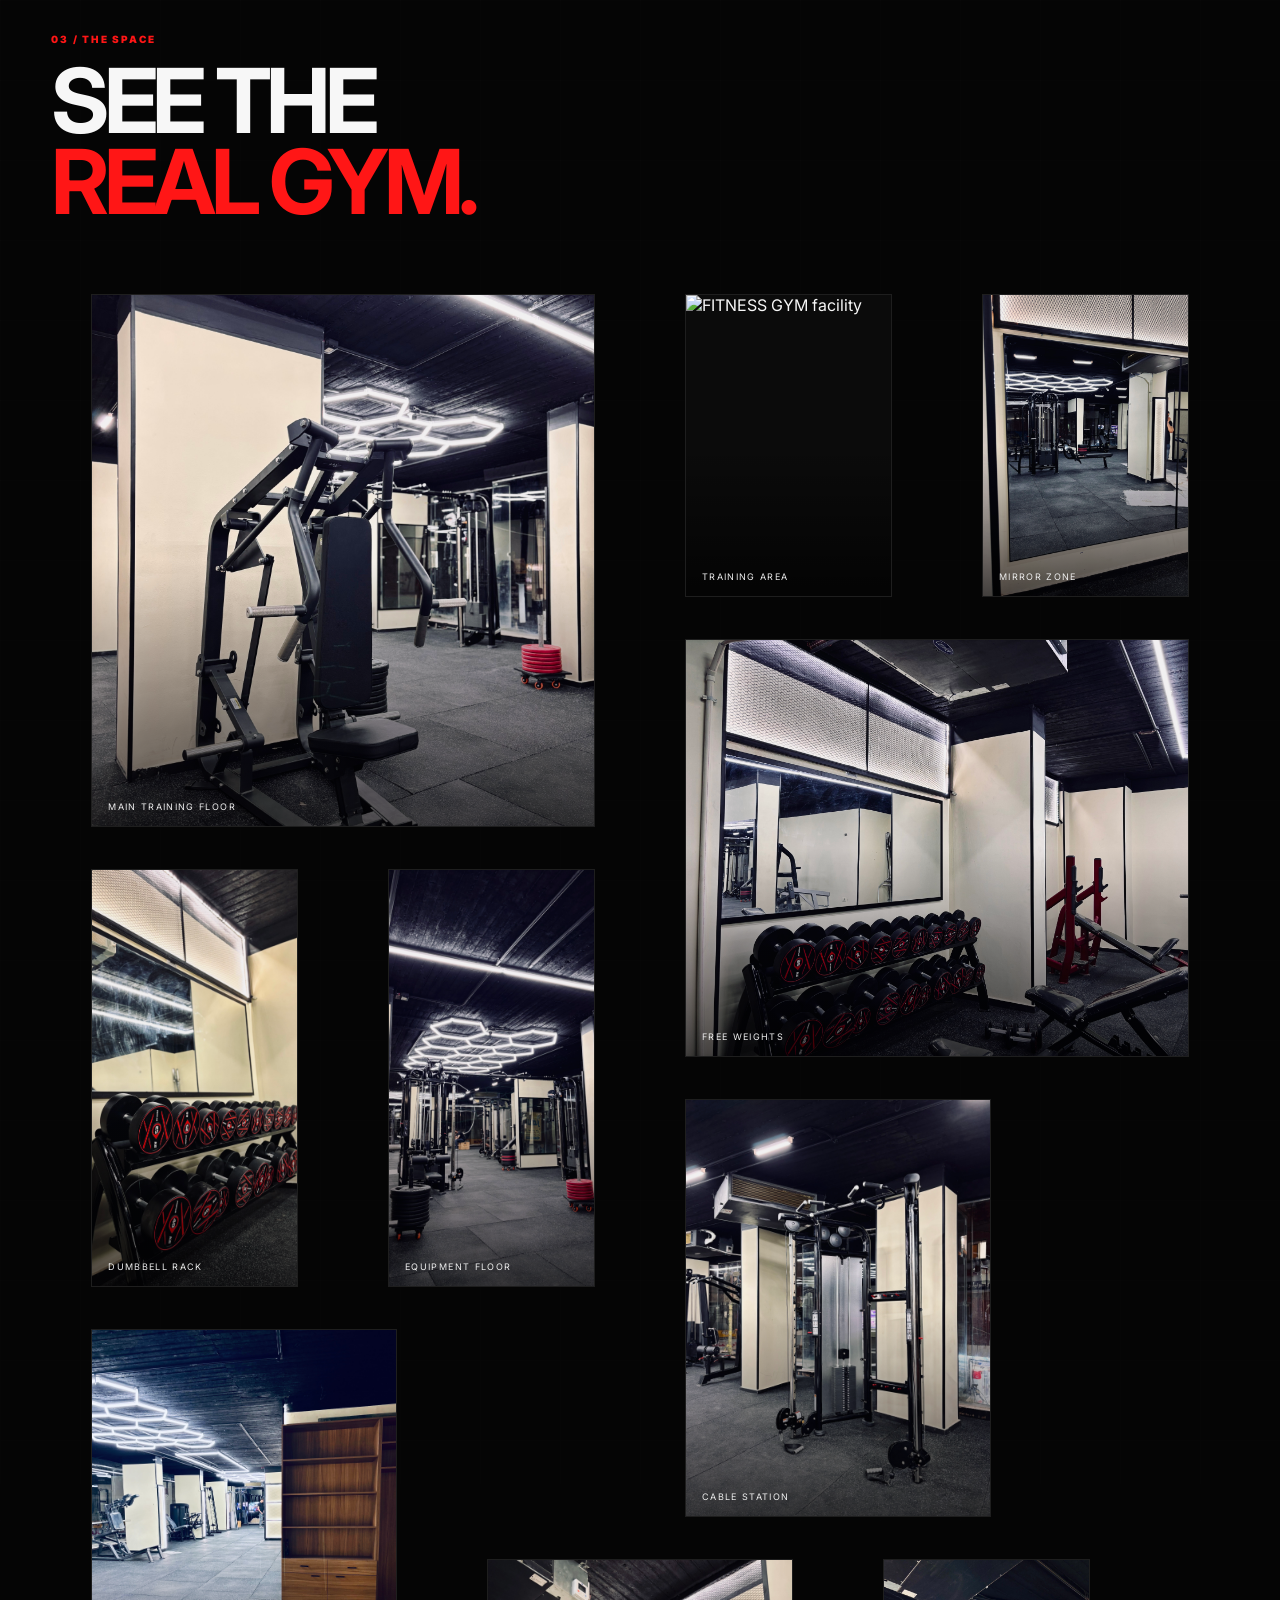
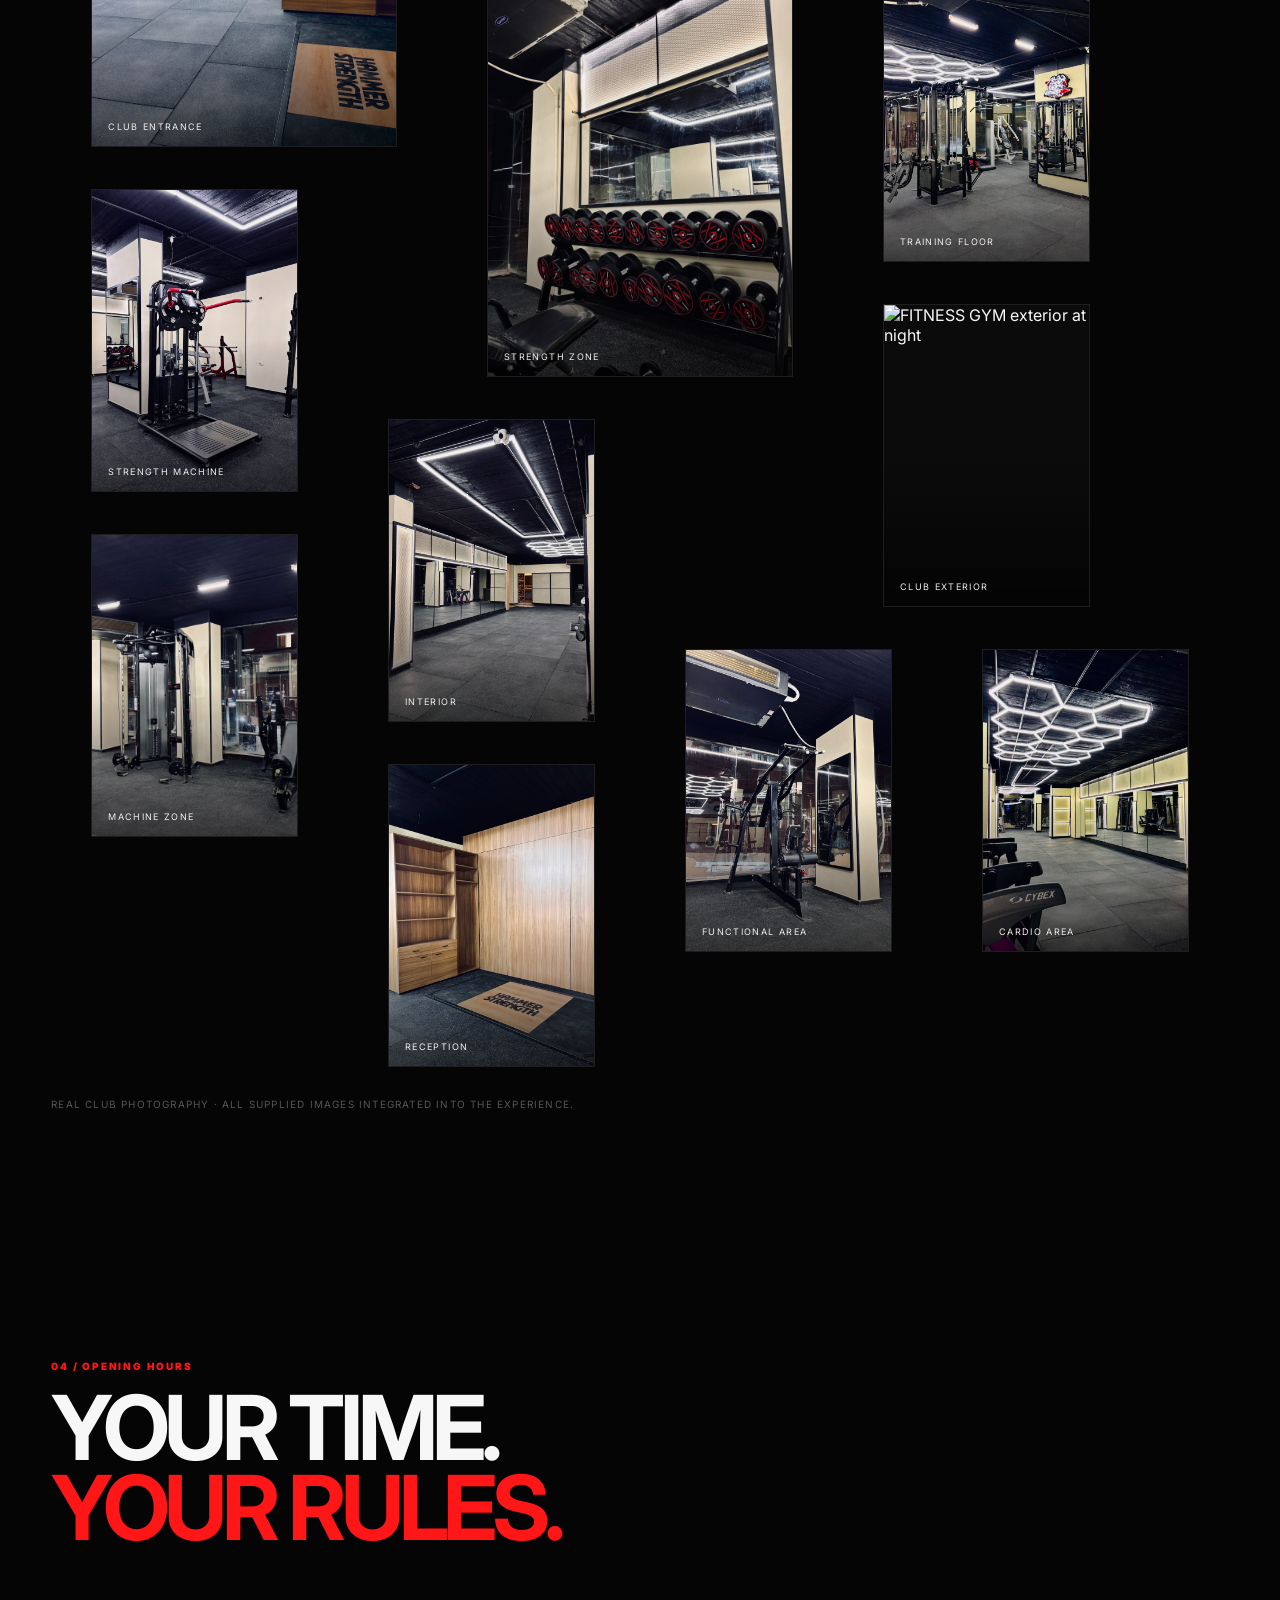
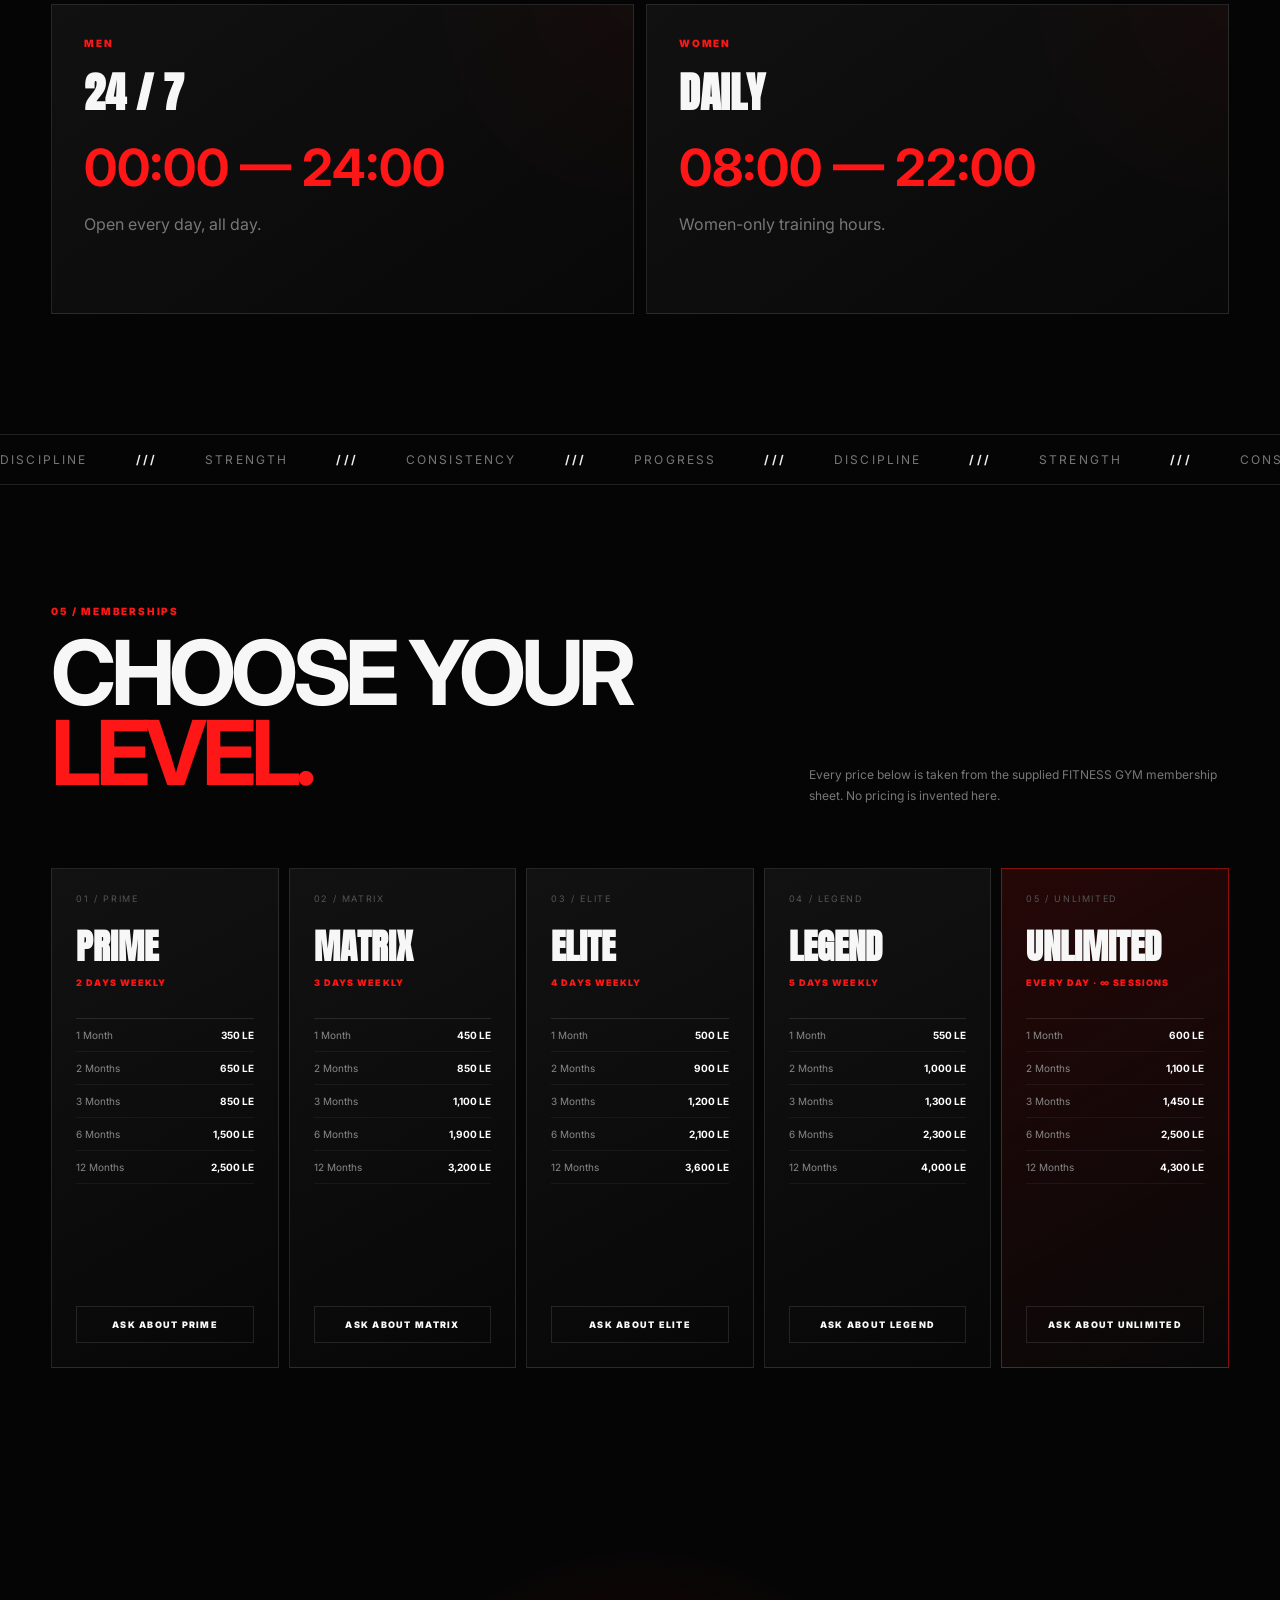
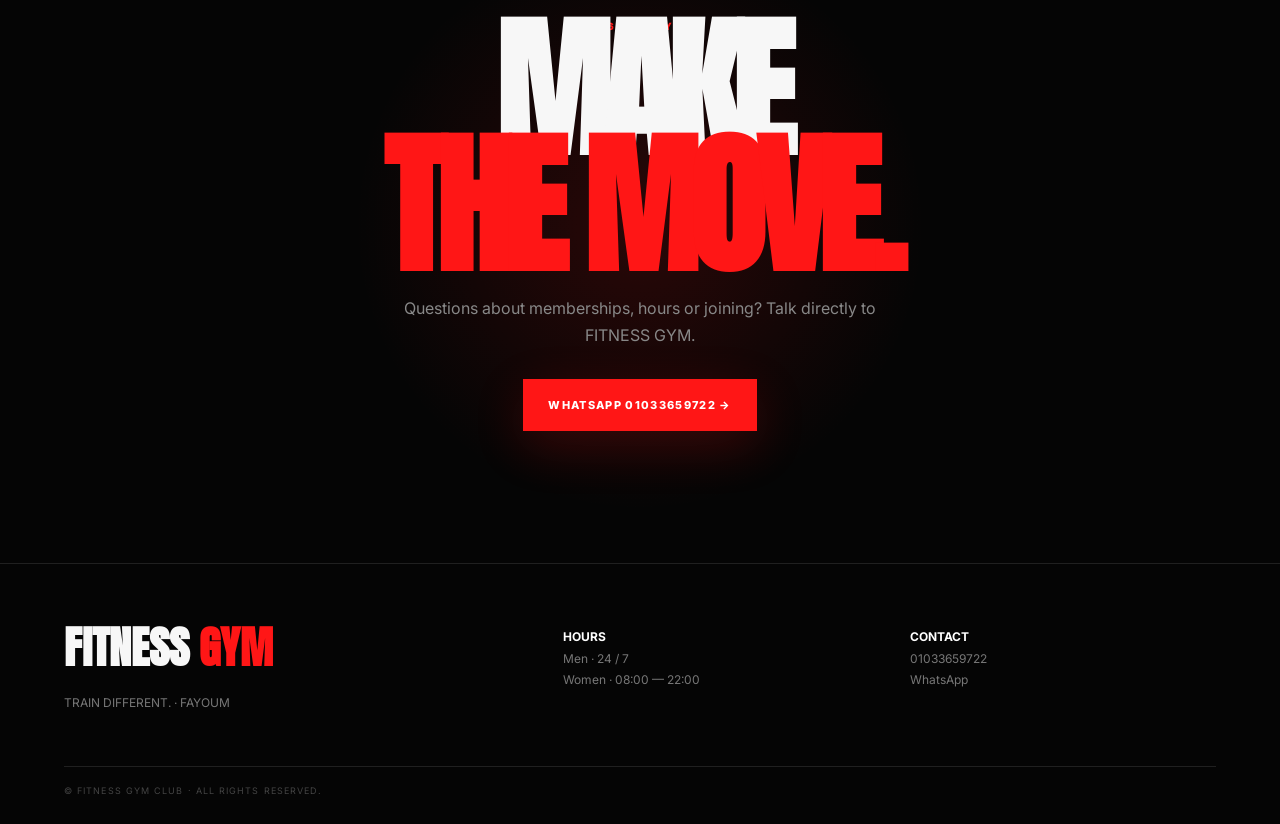
==== commit 7f658869: "Integrate real gym photography and logo into website" ====
--- a/index.html
+++ b/index.html
@@ -14,42 +14,30 @@
     .site-nav{position:fixed;z-index:100;inset:0 0 auto;padding:22px 4vw;display:flex;align-items:center;justify-content:space-between;transition:.5s var(--ease)}
     .site-nav.scrolled{background:rgba(5,5,5,.78);backdrop-filter:blur(20px);padding-block:13px;border-bottom:1px solid var(--line)}
     .brand{display:flex;align-items:center;gap:12px;font-weight:900;letter-spacing:.08em}
-    .logo-slot{width:48px;height:48px;border:1px dashed rgba(255,22,22,.65);display:grid;place-items:center;color:var(--red);font:900 9px Inter;letter-spacing:.08em;transform:skew(-8deg);background:#090909}
+    .logo-slot{width:54px;height:54px;display:grid;place-items:center;background:#090909;overflow:hidden;border:1px solid rgba(255,255,255,.1);transform:skew(-8deg)}
+    .logo-slot img{width:100%;height:100%;object-fit:contain;transform:skew(8deg);padding:5px}
     .brand-copy small{display:block;color:var(--red);font-size:9px;letter-spacing:.28em;margin-top:3px}
-    .nav-links{display:flex;gap:28px;color:#aaa;font-size:11px;font-weight:800;text-transform:uppercase;letter-spacing:.12em}
-    .nav-links a{transition:.3s}.nav-links a:hover{color:#fff}
+    .nav-links{display:flex;gap:28px;color:#aaa;font-size:11px;font-weight:800;text-transform:uppercase;letter-spacing:.12em}.nav-links a{transition:.3s}.nav-links a:hover{color:#fff}
     .nav-cta{background:var(--red);padding:13px 19px;font-size:10px;font-weight:900;letter-spacing:.14em;text-transform:uppercase}
-    .hero-visual{position:absolute;inset:8% 4% 5%;border:1px solid rgba(255,255,255,.06);overflow:hidden;pointer-events:none}
-    .hero-visual::before{content:"HERO IMAGE SLOT";position:absolute;inset:0;display:grid;place-items:center;color:rgba(255,255,255,.12);font:900 12px Inter;letter-spacing:.3em}
-    .hero-visual::after{content:"";position:absolute;inset:0;background:linear-gradient(90deg,#050505 0%,rgba(5,5,5,.78) 35%,rgba(5,5,5,.16) 75%,#050505 100%),linear-gradient(0deg,#050505 0%,transparent 45%,#050505 100%)}
-    .hero-copy{text-align:left;margin-left:7vw;max-width:1000px}
-    .hero-copy .eyebrow{position:relative;z-index:2}
-    .hero-copy h1{position:relative;z-index:2;font:950 clamp(82px,13vw,190px)/.78 Anton,Impact,sans-serif;letter-spacing:-.055em;text-transform:uppercase;margin:28px 0 26px}
-    .hero-copy h1 span{display:block;color:var(--red);text-shadow:0 0 70px rgba(255,22,22,.25)}
-    .hero-copy p{position:relative;z-index:2;max-width:540px;color:#a5a5a5;line-height:1.8;font-size:14px}
-    .hero-copy .fg-actions{position:relative;z-index:2}
-    .hero-index{position:absolute;right:5vw;bottom:5vw;z-index:3;color:#777;font:900 10px Inter;letter-spacing:.2em}
-    .hero-index b{color:#fff;font-size:25px;margin-right:8px}
-    .stats{display:grid;grid-template-columns:repeat(3,1fr);border-block:1px solid var(--line)}
-    .stat{padding:34px 28px;border-right:1px solid var(--line)}.stat:last-child{border:0}.stat b{font:900 clamp(30px,4vw,52px) Anton;color:#fff}.stat span{display:block;color:#777;text-transform:uppercase;font-size:9px;letter-spacing:.18em;margin-top:5px}
-    .photo-stage{display:grid;grid-template-columns:1.4fr .6fr;gap:12px;margin-top:55px}.photo{min-height:430px;background:#0b0b0b;border:1px dashed rgba(255,255,255,.15);position:relative;overflow:hidden}.photo.tall{min-height:600px}.photo::before{content:"REAL GYM PHOTO";position:absolute;inset:0;display:grid;place-items:center;color:#2e2e2e;font-size:10px;font-weight:900;letter-spacing:.25em}.photo span{position:absolute;left:20px;bottom:18px;z-index:2;color:#888;font-size:9px;letter-spacing:.16em;text-transform:uppercase}
-    .split{display:grid;grid-template-columns:.75fr 1.25fr;gap:70px;align-items:end}.split-copy{color:#888;line-height:1.9;max-width:560px}.red-rule{width:70px;height:2px;background:var(--red);margin:28px 0}
+    .hero-visual{position:absolute;inset:6% 3% 4%;overflow:hidden;pointer-events:none;background:#090909 url('./hero.JPG') center center/cover no-repeat;border:1px solid rgba(255,255,255,.08)}
+    .hero-visual::after{content:"";position:absolute;inset:0;background:linear-gradient(90deg,#050505 0%,rgba(5,5,5,.86) 26%,rgba(5,5,5,.30) 63%,rgba(5,5,5,.64) 100%),linear-gradient(0deg,#050505 0%,transparent 35%,rgba(5,5,5,.35) 100%)}
+    .hero-copy{text-align:left;margin-left:7vw;max-width:1000px}.hero-copy .fg-eyebrow{position:relative;z-index:2}.hero-copy h1{position:relative;z-index:2;font:950 clamp(82px,13vw,190px)/.78 Anton,Impact,sans-serif;letter-spacing:-.055em;text-transform:uppercase;margin:28px 0 26px}.hero-copy h1 span{display:block;color:var(--red);text-shadow:0 0 70px rgba(255,22,22,.25)}.hero-copy p{position:relative;z-index:2;max-width:540px;color:#c0c0c0;line-height:1.8;font-size:14px}.hero-copy .fg-actions{position:relative;z-index:2}.hero-index{position:absolute;right:5vw;bottom:5vw;z-index:3;color:#aaa;font:900 10px Inter;letter-spacing:.2em}.hero-index b{color:#fff;font-size:25px;margin-right:8px}
+    .stats{display:grid;grid-template-columns:repeat(3,1fr);border-block:1px solid var(--line)}.stat{padding:34px 28px;border-right:1px solid var(--line)}.stat:last-child{border:0}.stat b{font:900 clamp(30px,4vw,52px) Anton;color:#fff}.stat span{display:block;color:#777;text-transform:uppercase;font-size:9px;letter-spacing:.18em;margin-top:5px}
+    .space-intro{display:grid;grid-template-columns:.75fr 1.25fr;gap:60px;align-items:end}.space-copy{color:#888;line-height:1.9;max-width:600px}.red-rule{width:70px;height:2px;background:var(--red);margin:28px 0}
+    .gallery-grid{display:grid;grid-template-columns:repeat(12,1fr);grid-auto-rows:105px;gap:10px;margin-top:55px}.gallery-card{position:relative;overflow:hidden;background:#0b0b0b;border:1px solid rgba(255,255,255,.08);min-width:0}.gallery-card img{width:100%;height:100%;display:block;object-fit:cover;transition:transform .8s var(--ease),filter .6s var(--ease)}.gallery-card::after{content:"";position:absolute;inset:0;background:linear-gradient(180deg,transparent 50%,rgba(0,0,0,.68));pointer-events:none}.gallery-card span{position:absolute;left:16px;bottom:14px;z-index:2;color:#eee;font-size:9px;letter-spacing:.15em;text-transform:uppercase}.gallery-card:hover img{transform:scale(1.06);filter:saturate(1.08)}.gallery-card:nth-child(1){grid-column:span 6;grid-row:span 5}.gallery-card:nth-child(2){grid-column:span 3;grid-row:span 3}.gallery-card:nth-child(3){grid-column:span 3;grid-row:span 3}.gallery-card:nth-child(4){grid-column:span 6;grid-row:span 4}.gallery-card:nth-child(5){grid-column:span 3;grid-row:span 4}.gallery-card:nth-child(6){grid-column:span 3;grid-row:span 4}.gallery-card:nth-child(7){grid-column:span 4;grid-row:span 4}.gallery-card:nth-child(8){grid-column:span 4;grid-row:span 4}.gallery-card:nth-child(9){grid-column:span 4;grid-row:span 4}.gallery-card:nth-child(n+10){grid-column:span 3;grid-row:span 3}
+    .gallery-note{color:#555;font-size:10px;letter-spacing:.12em;text-transform:uppercase;margin-top:15px}
     .hours-grid{display:grid;grid-template-columns:1fr 1fr;gap:12px;margin-top:55px}.hour-card{min-height:310px;border:1px solid var(--line);padding:32px;background:linear-gradient(145deg,#111,#080808);position:relative;overflow:hidden}.hour-card::after{content:"";position:absolute;width:220px;height:220px;border-radius:50%;background:var(--red);filter:blur(100px);opacity:.08;right:-120px;top:-120px}.hour-card h3{font:900 42px Anton;margin:12px 0}.hour-card strong{font-size:clamp(30px,4vw,52px);color:var(--red)}.hour-card p{color:#777}
-    .membership-head{display:flex;justify-content:space-between;gap:30px;align-items:end}.membership-head p{max-width:420px;color:#777;line-height:1.7;font-size:12px}
-    .plans{display:grid;grid-template-columns:repeat(5,1fr);gap:10px;margin-top:50px}.plan-card{min-height:500px;padding:24px;border:1px solid var(--line);background:linear-gradient(150deg,#121212,#070707);position:relative;overflow:hidden;transition:.5s var(--ease);display:flex;flex-direction:column}.plan-card:hover{transform:translateY(-12px);border-color:rgba(255,22,22,.6);box-shadow:0 35px 80px rgba(0,0,0,.55),0 0 50px rgba(255,22,22,.08)}.plan-card.featured{border-color:rgba(255,22,22,.5);background:linear-gradient(150deg,rgba(255,22,22,.13),#080808)}.plan-card .number{font-size:9px;color:#555;letter-spacing:.18em}.plan-card h3{font:900 35px Anton;margin:16px 0 4px}.plan-card .frequency{color:var(--red);font-size:9px;font-weight:900;letter-spacing:.12em;text-transform:uppercase}.plan-card ul{list-style:none;margin:30px 0 0;padding:0;border-top:1px solid var(--line)}.plan-card li{display:flex;justify-content:space-between;gap:8px;padding:10px 0;border-bottom:1px solid rgba(255,255,255,.05);font-size:10px;color:#888}.plan-card li b{color:#fff}.plan-card .plan-cta{margin-top:auto;border:1px solid var(--line);padding:12px;text-align:center;font-size:9px;font-weight:900;letter-spacing:.14em;text-transform:uppercase;transition:.3s}.plan-card:hover .plan-cta{background:var(--red);border-color:var(--red)}
-    .marquee-big{font:900 clamp(55px,10vw,130px)/.8 Anton;color:transparent;-webkit-text-stroke:1px rgba(255,255,255,.2);white-space:nowrap;overflow:hidden;margin:0 -6vw;padding:35px 0;border-block:1px solid var(--line)}.marquee-big span{color:var(--red);-webkit-text-stroke:0}
-    .final-cta{min-height:75vh;display:grid;place-items:center;text-align:center;background:radial-gradient(circle,rgba(255,22,22,.15),transparent 42%)}.final-cta h2{font:900 clamp(70px,12vw,180px)/.76 Anton;margin:0;text-transform:uppercase;letter-spacing:-.06em}.final-cta h2 span{color:var(--red)}.final-cta p{color:#888;max-width:500px;margin:30px auto;line-height:1.7}
-    .footer{border-top:1px solid var(--line);padding:50px 5vw 28px;display:grid;grid-template-columns:1.5fr 1fr 1fr;gap:40px}.footer h3{font:900 44px Anton;margin:0}.footer h3 span{color:var(--red)}.footer p,.footer a{color:#777;font-size:12px;line-height:1.8}.footer a:hover{color:#fff}.footer-bottom{grid-column:1/-1;border-top:1px solid var(--line);padding-top:18px;color:#444;font-size:9px;letter-spacing:.12em;text-transform:uppercase}
-    .floating-wa{position:fixed;z-index:120;right:22px;bottom:22px;width:58px;height:58px;border-radius:50%;display:grid;place-items:center;background:var(--red);box-shadow:0 12px 40px rgba(255,22,22,.28);font-size:18px;font-weight:900;transition:.35s var(--ease)}.floating-wa:hover{transform:scale(1.08) translateY(-4px)}
-    @media(max-width:1050px){.nav-links{display:none}.plans{grid-template-columns:repeat(2,1fr)}.split{grid-template-columns:1fr;gap:25px}.photo-stage{grid-template-columns:1fr}.photo.tall{min-height:430px}}
-    @media(max-width:620px){.site-nav{padding:15px 18px}.logo-slot{width:40px;height:40px}.nav-cta{padding:11px 13px}.hero-copy{margin-left:0}.hero-copy h1{font-size:21vw}.hero-visual{inset:10% 18px 4%}.stats{grid-template-columns:1fr}.stat{border-right:0;border-bottom:1px solid var(--line)}.hours-grid{grid-template-columns:1fr}.plans{grid-template-columns:1fr}.membership-head{display:block}.footer{grid-template-columns:1fr}.footer-bottom{grid-column:auto}.floating-wa{right:16px;bottom:16px}}
+    .membership-head{display:flex;justify-content:space-between;gap:30px;align-items:end}.membership-head p{max-width:420px;color:#777;line-height:1.7;font-size:12px}.plans{display:grid;grid-template-columns:repeat(5,1fr);gap:10px;margin-top:50px}.plan-card{min-height:500px;padding:24px;border:1px solid var(--line);background:linear-gradient(150deg,#121212,#070707);position:relative;overflow:hidden;transition:.5s var(--ease);display:flex;flex-direction:column}.plan-card:hover{transform:translateY(-12px);border-color:rgba(255,22,22,.6);box-shadow:0 35px 80px rgba(0,0,0,.55),0 0 50px rgba(255,22,22,.08)}.plan-card.featured{border-color:rgba(255,22,22,.5);background:linear-gradient(150deg,rgba(255,22,22,.13),#080808)}.plan-card .number{font-size:9px;color:#555;letter-spacing:.18em}.plan-card h3{font:900 35px Anton;margin:16px 0 4px}.plan-card .frequency{color:var(--red);font-size:9px;font-weight:900;letter-spacing:.12em;text-transform:uppercase}.plan-card ul{list-style:none;margin:30px 0 0;padding:0;border-top:1px solid var(--line)}.plan-card li{display:flex;justify-content:space-between;gap:8px;padding:10px 0;border-bottom:1px solid rgba(255,255,255,.05);font-size:10px;color:#888}.plan-card li b{color:#fff}.plan-card .plan-cta{margin-top:auto;border:1px solid var(--line);padding:12px;text-align:center;font-size:9px;font-weight:900;letter-spacing:.14em;text-transform:uppercase;transition:.3s}.plan-card:hover .plan-cta{background:var(--red);border-color:var(--red)}
+    .final-cta{min-height:75vh;display:grid;place-items:center;text-align:center;background:radial-gradient(circle,rgba(255,22,22,.15),transparent 42%)}.final-cta h2{font:900 clamp(70px,12vw,180px)/.76 Anton;margin:0;text-transform:uppercase;letter-spacing:-.06em}.final-cta h2 span{color:var(--red)}.final-cta p{color:#888;max-width:500px;margin:30px auto;line-height:1.7}.footer{border-top:1px solid var(--line);padding:50px 5vw 28px;display:grid;grid-template-columns:1.5fr 1fr 1fr;gap:40px}.footer h3{font:900 44px Anton;margin:0}.footer h3 span{color:var(--red)}.footer p,.footer a{color:#777;font-size:12px;line-height:1.8}.footer a:hover{color:#fff}.footer-bottom{grid-column:1/-1;border-top:1px solid var(--line);padding-top:18px;color:#444;font-size:9px;letter-spacing:.12em;text-transform:uppercase}.floating-wa{position:fixed;z-index:120;right:22px;bottom:22px;width:58px;height:58px;border-radius:50%;display:grid;place-items:center;background:var(--red);box-shadow:0 12px 40px rgba(255,22,22,.28);font-size:18px;font-weight:900;transition:.35s var(--ease)}.floating-wa:hover{transform:scale(1.08) translateY(-4px)}
+    @media(max-width:1050px){.nav-links{display:none}.plans{grid-template-columns:repeat(2,1fr)}.space-intro{grid-template-columns:1fr;gap:25px}.gallery-grid{grid-template-columns:repeat(6,1fr);grid-auto-rows:95px}.gallery-card:nth-child(n){grid-column:span 3}.gallery-card:nth-child(1),.gallery-card:nth-child(4){grid-column:span 6}.gallery-card:nth-child(1){grid-row:span 5}.gallery-card:nth-child(4){grid-row:span 4}}
+    @media(max-width:620px){.site-nav{padding:15px 18px}.logo-slot{width:42px;height:42px}.nav-cta{padding:11px 13px}.hero-copy{margin-left:0}.hero-copy h1{font-size:21vw}.hero-visual{inset:9% 18px 4%}.stats{grid-template-columns:1fr}.stat{border-right:0;border-bottom:1px solid var(--line)}.hours-grid{grid-template-columns:1fr}.plans{grid-template-columns:1fr}.membership-head{display:block}.gallery-grid{grid-template-columns:1fr 1fr;grid-auto-rows:170px;gap:8px}.gallery-card:nth-child(n){grid-column:span 1;grid-row:span 1}.gallery-card:nth-child(1),.gallery-card:nth-child(4){grid-column:span 2;grid-row:span 2}.footer{grid-template-columns:1fr}.footer-bottom{grid-column:auto}.floating-wa{right:16px;bottom:16px}}
     @media(prefers-reduced-motion:reduce){*,*::before,*::after{animation-duration:.01ms!important;animation-iteration-count:1!important;scroll-behavior:auto!important;transition-duration:.01ms!important}}
   </style>
 </head>
 <body class="fg-shell">
   <div id="progress"></div><div class="fg-grid"></div>
   <header class="site-nav" id="siteNav">
-    <a class="brand" href="#top"><span class="logo-slot" aria-label="Official FITNESS GYM logo will be placed here">LOGO</span><span class="brand-copy">FITNESS GYM<small>CLUB</small></span></a>
+    <a class="brand" href="#top"><span class="logo-slot" aria-label="FITNESS GYM logo"><img src="logo.jpg" alt="FITNESS GYM logo" onerror="this.onerror=null;this.src='MIAN.jpg'"></span><span class="brand-copy">FITNESS GYM<small>CLUB</small></span></a>
     <nav class="nav-links"><a href="#experience">Experience</a><a href="#hours">Hours</a><a href="#memberships">Memberships</a><a href="#gallery">Gallery</a></nav>
     <a class="nav-cta" href="https://wa.me/201033659722?text=Hello%20FITNESS%20GYM%2C%20I%27d%20like%20to%20ask%20about%20membership." target="_blank" rel="noopener">Join Now</a>
   </header>
@@ -60,7 +48,7 @@
       <div class="hero-content hero-copy">
         <div class="fg-eyebrow">FITNESS GYM CLUB · FAYOUM</div>
         <h1>TRAIN<br><span>DIFFERENT.</span></h1>
-        <p>A premium digital experience for a gym built around discipline, strength and consistency. Real photography and the official logo will become the visual anchors of this experience.</p>
+        <p>Train in a real space built for discipline, strength and consistency. Explore the club, see the facility and choose the membership that fits your routine.</p>
         <div class="fg-actions"><a class="fg-btn primary" href="#memberships">Explore Memberships →</a><a class="fg-btn" href="tel:01033659722">Call 01033659722</a></div>
       </div>
       <div class="hero-index"><b>01</b> ENTER THE EXPERIENCE</div>
@@ -69,14 +57,32 @@
     <div class="fg-marquee"><div class="fg-marquee-track">TRAIN HARD <b>///</b> STAY CONSISTENT <b>///</b> BUILD YOURSELF <b>///</b> FITNESS GYM CLUB <b>///</b> TRAIN HARD <b>///</b> STAY CONSISTENT <b>///</b> BUILD YOURSELF <b>///</b> FITNESS GYM CLUB <b>///</b></div></div>
 
     <section id="experience" class="fg-section">
-      <div class="split reveal"><div><div class="fg-kicker">02 / THE EXPERIENCE</div><h2 class="fg-heading">NOT JUST<br><em>A GYM.</em></h2></div><div><div class="red-rule"></div><p class="split-copy">FITNESS GYM is being shaped into a digital experience that feels as focused as the training floor. The layout leaves room for the real identity, real gym photography and future dynamic content instead of pretending those assets exist before they are supplied.</p></div></div>
+      <div class="space-intro reveal"><div><div class="fg-kicker">02 / THE EXPERIENCE</div><h2 class="fg-heading">NOT JUST<br><em>A GYM.</em></h2></div><div><div class="red-rule"></div><p class="space-copy">A visual experience built around the real FITNESS GYM space. The photography is now integrated into the layout instead of placeholder blocks, with the strongest facility shots getting priority and the complete photo set living in the gallery.</p></div></div>
       <div class="stats reveal"><div class="stat"><b>24/7</b><span>Men's access</span></div><div class="stat"><b>08—22</b><span>Women's hours</span></div><div class="stat"><b>5</b><span>Membership levels</span></div></div>
     </section>
 
     <section id="gallery" class="fg-section">
-      <div class="reveal"><div class="fg-kicker">03 / THE SPACE</div><h2 class="fg-heading">PUT THE<br><em>REAL GYM</em> HERE.</h2></div>
-      <div class="photo-stage reveal"><div class="photo tall"><span>Hero / Main training floor</span></div><div class="photo"><span>Equipment / detail</span></div></div>
-      <p style="color:#555;font-size:10px;letter-spacing:.12em;text-transform:uppercase;margin-top:15px">Final logo + real location photography will replace these reserved compositions.</p>
+      <div class="reveal"><div class="fg-kicker">03 / THE SPACE</div><h2 class="fg-heading">SEE THE<br><em>REAL GYM.</em></h2></div>
+      <div class="gallery-grid reveal">
+        <figure class="gallery-card"><img src="0c71f5be-140c-4bc1-a105-3bbf8435f8ab.jpg" alt="FITNESS GYM training equipment" loading="eager"><span>Main training floor</span></figure>
+        <figure class="gallery-card"><img src="0d041398-284b-4cc9-b5cb-c838e888b17e.jpg" alt="FITNESS GYM facility" loading="lazy"><span>Training area</span></figure>
+        <figure class="gallery-card"><img src="2e8680cd-80f5-4f41-92ca-1aa5c202dcde.jpg" alt="FITNESS GYM mirrors" loading="lazy"><span>Mirror zone</span></figure>
+        <figure class="gallery-card"><img src="03ab0fd6-fe66-4674-803a-d6af011023a6.jpg" alt="FITNESS GYM dumbbells" loading="lazy"><span>Free weights</span></figure>
+        <figure class="gallery-card"><img src="3c71dc4b-2fbc-470e-a557-df687d3db14c.jpg" alt="FITNESS GYM dumbbell rack" loading="lazy"><span>Dumbbell rack</span></figure>
+        <figure class="gallery-card"><img src="6f686b85-26f9-4c85-a54c-1038986b86ce.jpg" alt="FITNESS GYM equipment" loading="lazy"><span>Equipment floor</span></figure>
+        <figure class="gallery-card"><img src="17dc9442-0c81-41e5-836d-e0f5b3dcae38.jpg" alt="FITNESS GYM cable machine" loading="lazy"><span>Cable station</span></figure>
+        <figure class="gallery-card"><img src="716d6104-fb6e-4e1a-9076-0e166141d69b.jpg" alt="FITNESS GYM entrance" loading="lazy"><span>Club entrance</span></figure>
+        <figure class="gallery-card"><img src="5468b47d-e5a8-4eff-8df2-db78d347ad58.jpg" alt="FITNESS GYM weights" loading="lazy"><span>Strength zone</span></figure>
+        <figure class="gallery-card"><img src="87600573-3fff-4f04-b0af-295a216a2213.jpg" alt="FITNESS GYM floor" loading="lazy"><span>Training floor</span></figure>
+        <figure class="gallery-card"><img src="ba947698-f0e0-44ed-a794-da4a6daaed9b.jpg" alt="FITNESS GYM strength machine" loading="lazy"><span>Strength machine</span></figure>
+        <figure class="gallery-card"><img src="c6a8587c-bb96-4be5-b390-0db01f0b8dbe.JPG" alt="FITNESS GYM exterior at night" loading="lazy"><span>Club exterior</span></figure>
+        <figure class="gallery-card"><img src="dd31e248-d97a-43d3-b91d-33cb613af084.jpg" alt="FITNESS GYM interior" loading="lazy"><span>Interior</span></figure>
+        <figure class="gallery-card"><img src="de37480b-c7e2-477d-8554-84799e75dafe.jpg" alt="FITNESS GYM machines" loading="lazy"><span>Machine zone</span></figure>
+        <figure class="gallery-card"><img src="e6286e2b-7858-4cdb-b6e8-24ccbbaa6161.jpg" alt="FITNESS GYM training area" loading="lazy"><span>Functional area</span></figure>
+        <figure class="gallery-card"><img src="f4704708-b8a0-4844-99a3-f6259c514cb8.jpg" alt="FITNESS GYM cardio area" loading="lazy"><span>Cardio area</span></figure>
+        <figure class="gallery-card"><img src="fb03191a-9993-4266-9154-61777510a812.jpg" alt="FITNESS GYM reception" loading="lazy"><span>Reception</span></figure>
+      </div>
+      <p class="gallery-note">Real club photography · All supplied images integrated into the experience.</p>
     </section>
 
     <section id="hours" class="fg-section">
@@ -118,24 +124,10 @@
     const progress=document.getElementById('progress');
     const reveals=document.querySelectorAll('.reveal');
     const reduced=window.matchMedia('(prefers-reduced-motion: reduce)').matches;
-    const update=()=>{
-      nav.classList.toggle('scrolled',scrollY>30);
-      const max=document.documentElement.scrollHeight-innerHeight;
-      progress.style.width=max>0?(scrollY/max*100)+'%':'0%';
-    };
-    addEventListener('scroll',update,{passive:true}); update();
-    if(!reduced && 'IntersectionObserver' in window){
-      const io=new IntersectionObserver(es=>es.forEach(e=>{if(e.isIntersecting){e.target.classList.add('in');io.unobserve(e.target)}}),{threshold:.12});
-      reveals.forEach(e=>io.observe(e));
-    } else reveals.forEach(e=>e.classList.add('in'));
-    if(!reduced){
-      document.querySelectorAll('.plan-card').forEach(card=>{
-        card.addEventListener('pointermove',e=>{
-          if(matchMedia('(hover:hover)').matches){const r=card.getBoundingClientRect();const x=(e.clientX-r.left)/r.width-.5;const y=(e.clientY-r.top)/r.height-.5;card.style.transform=`translateY(-10px) perspective(700px) rotateY(${x*4}deg) rotateX(${y*-4}deg)`;}}
-        );
-        card.addEventListener('pointerleave',()=>card.style.transform='');
-      });
-    }
+    const update=()=>{nav.classList.toggle('scrolled',scrollY>30);const max=document.documentElement.scrollHeight-innerHeight;progress.style.width=max>0?(scrollY/max*100)+'%':'0%'};
+    addEventListener('scroll',update,{passive:true});update();
+    if(!reduced&&'IntersectionObserver' in window){const io=new IntersectionObserver(es=>es.forEach(e=>{if(e.isIntersecting){e.target.classList.add('in');io.unobserve(e.target)}}),{threshold:.12});reveals.forEach(e=>io.observe(e))}else reveals.forEach(e=>e.classList.add('in'));
+    if(!reduced){document.querySelectorAll('.plan-card').forEach(card=>{card.addEventListener('pointermove',e=>{if(matchMedia('(hover:hover)').matches){const r=card.getBoundingClientRect();const x=(e.clientX-r.left)/r.width-.5;const y=(e.clientY-r.top)/r.height-.5;card.style.transform=`translateY(-10px) perspective(700px) rotateY(${x*4}deg) rotateX(${y*-4}deg)`}});card.addEventListener('pointerleave',()=>card.style.transform='')})}
   </script>
 </body>
 </html>
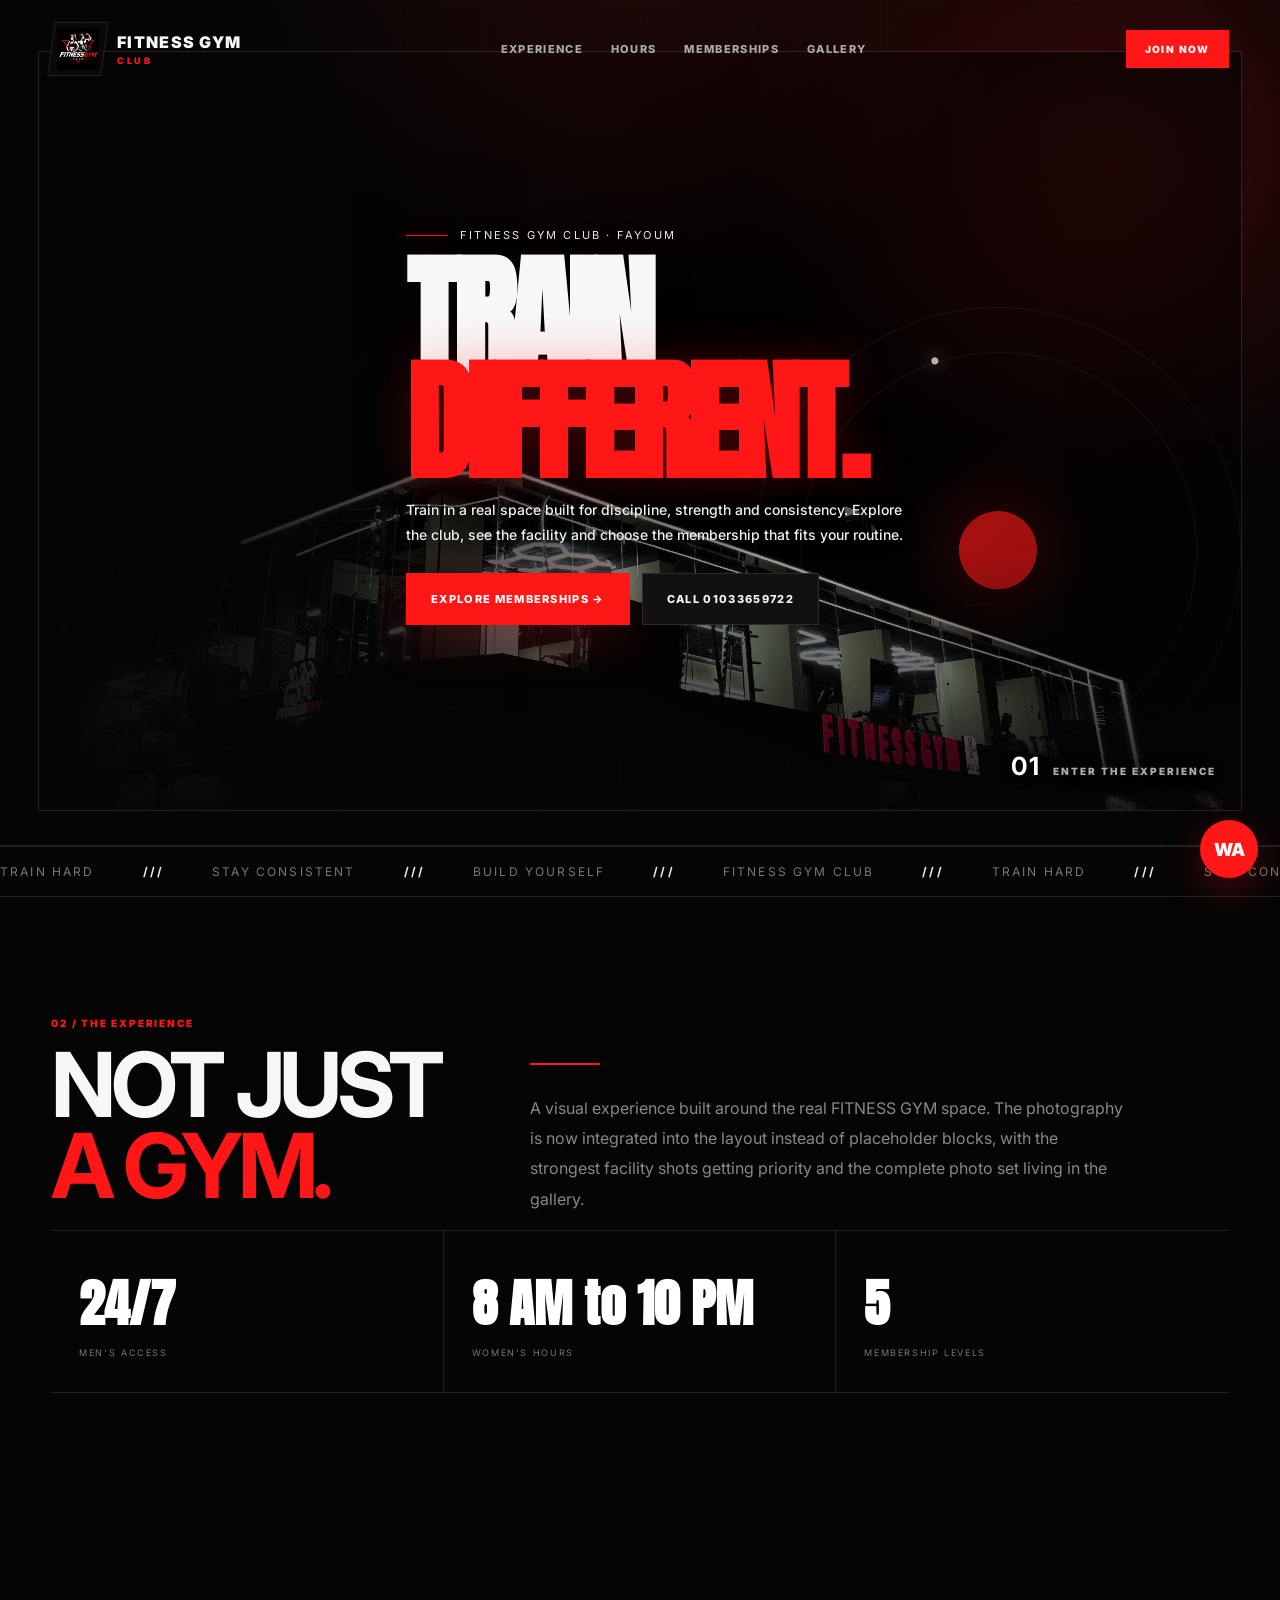
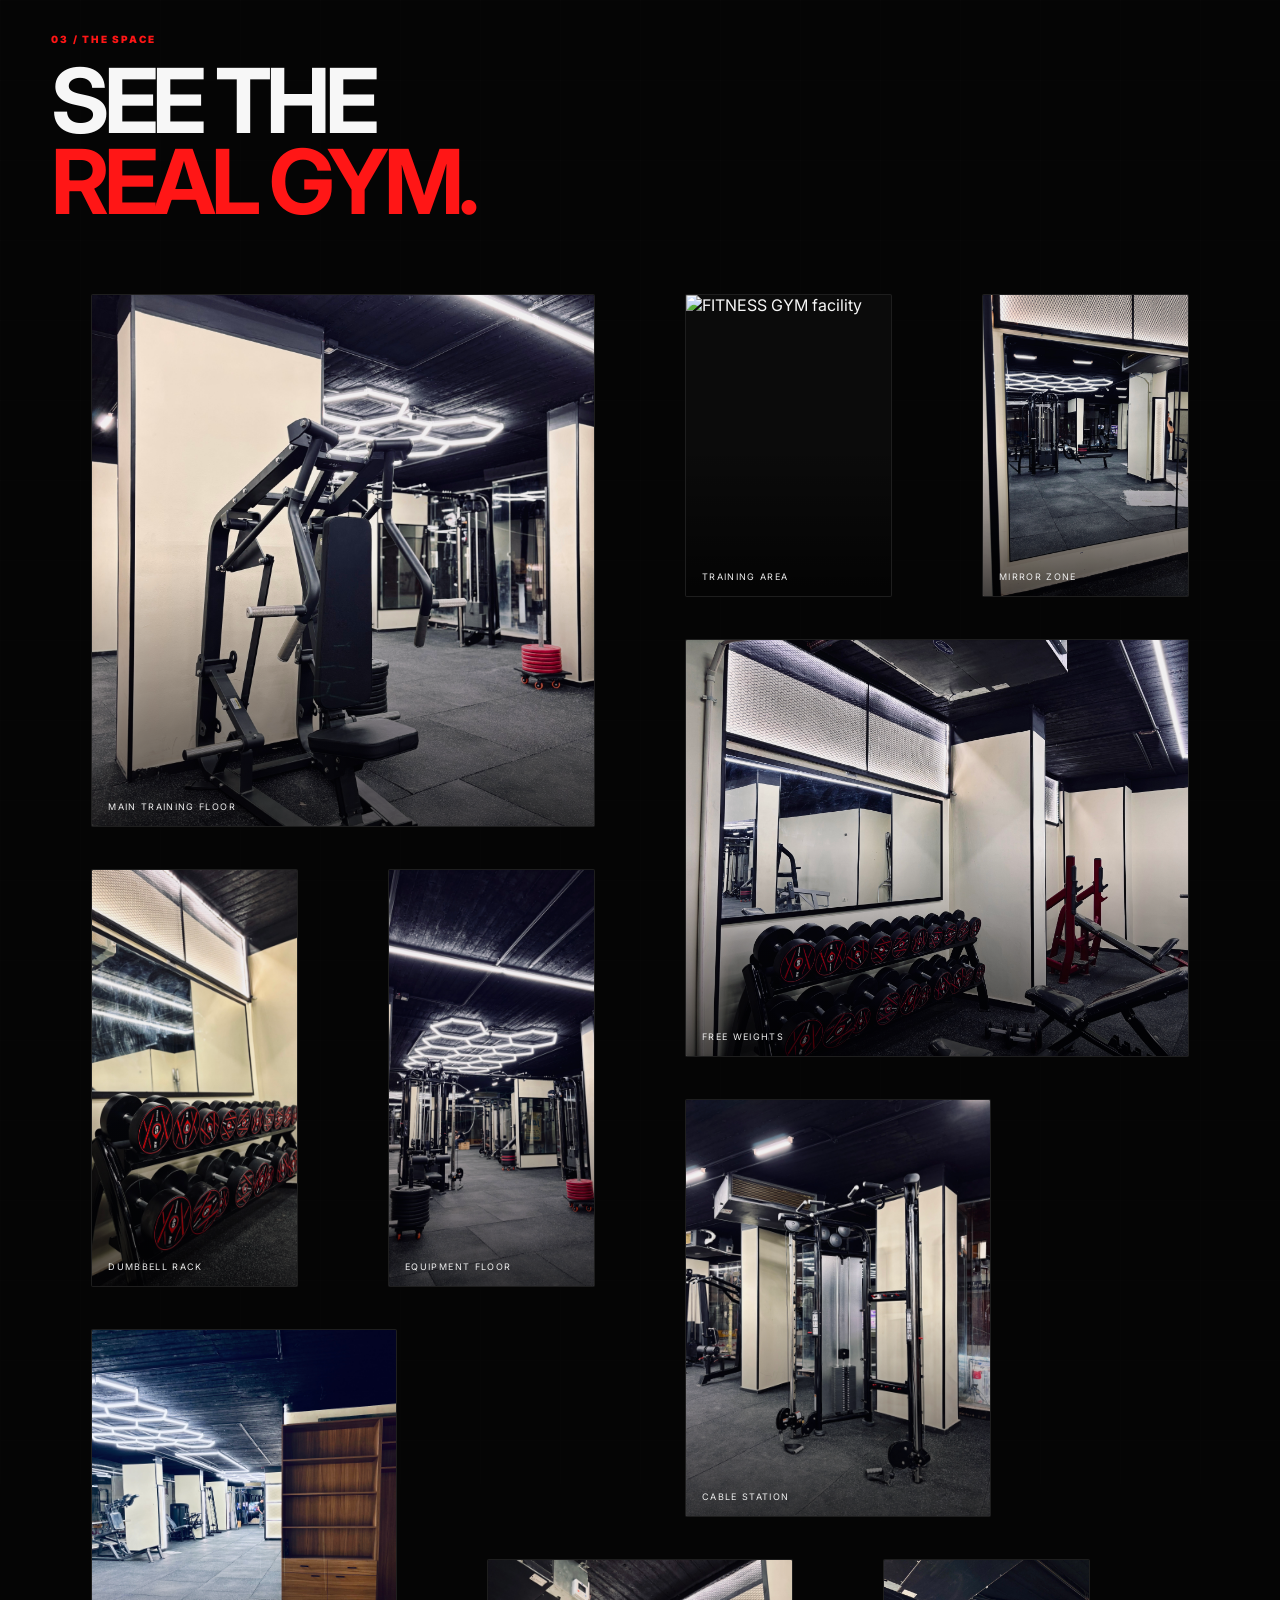
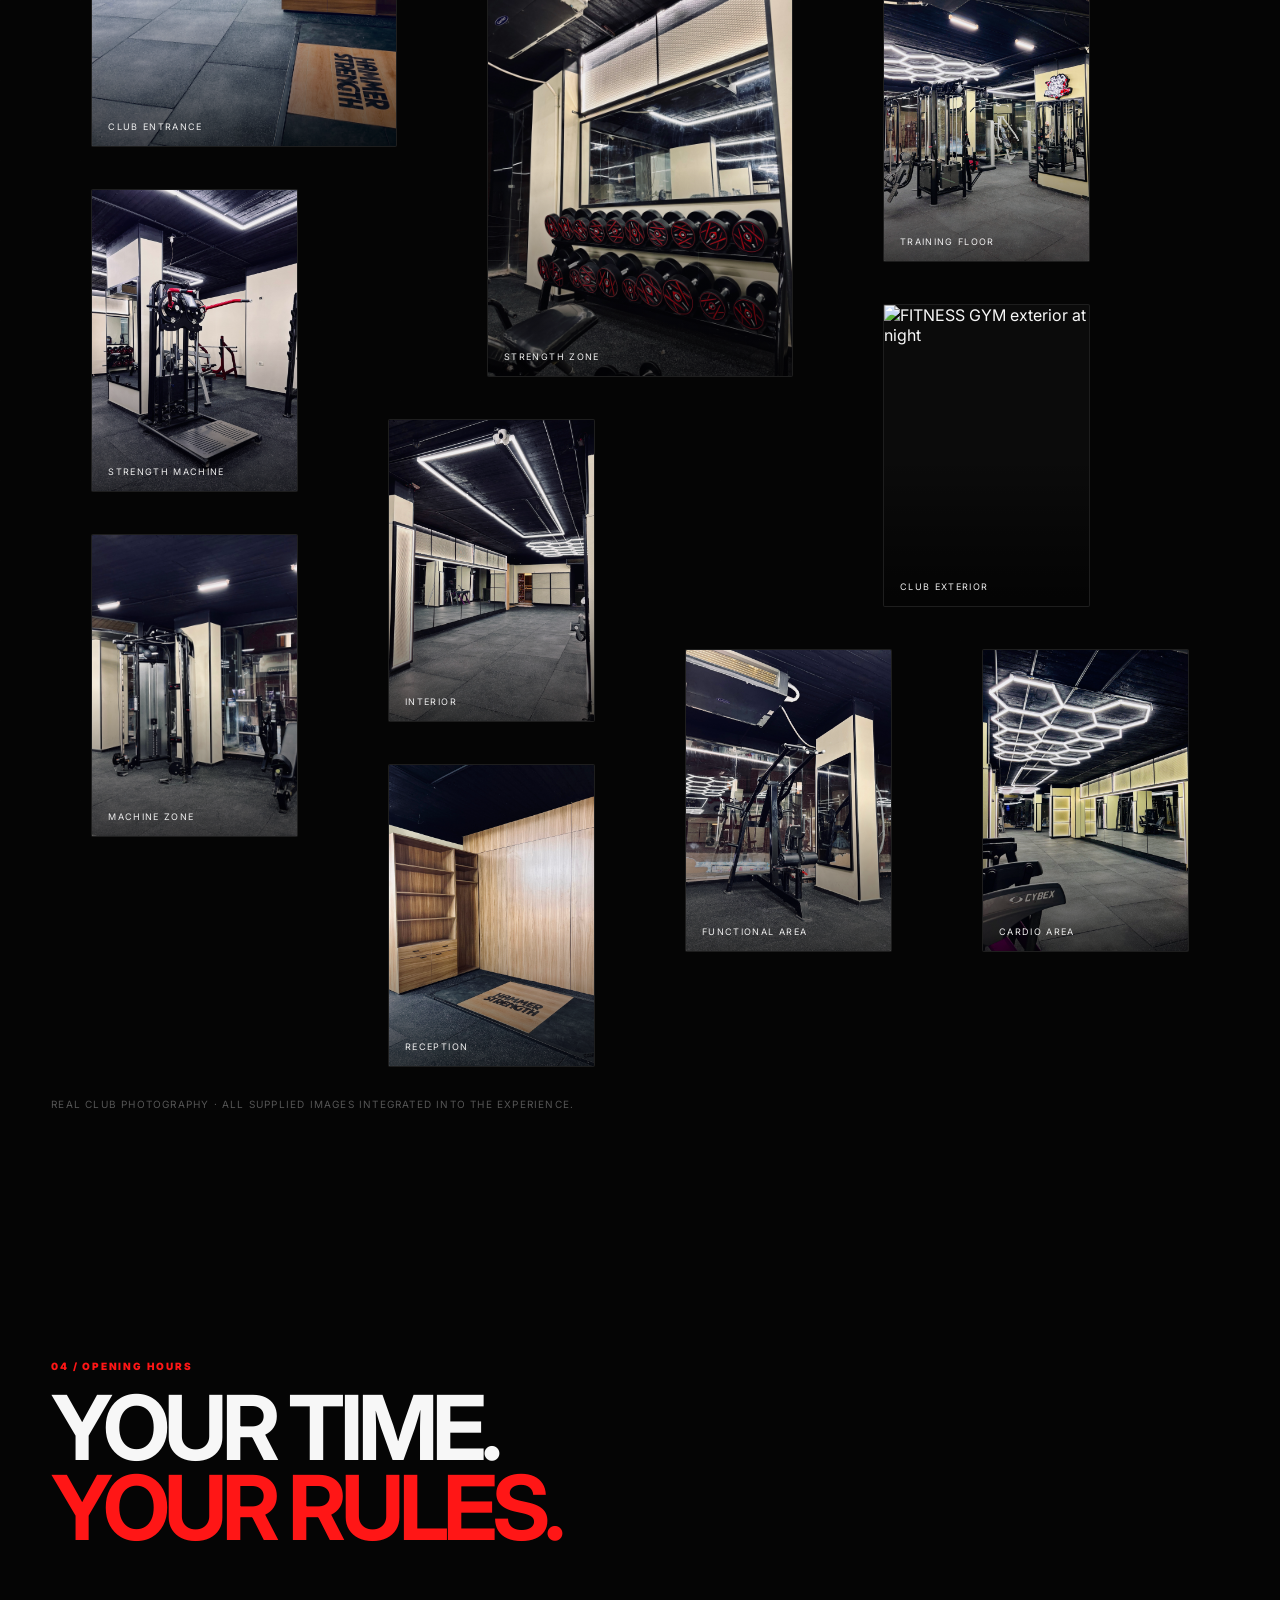
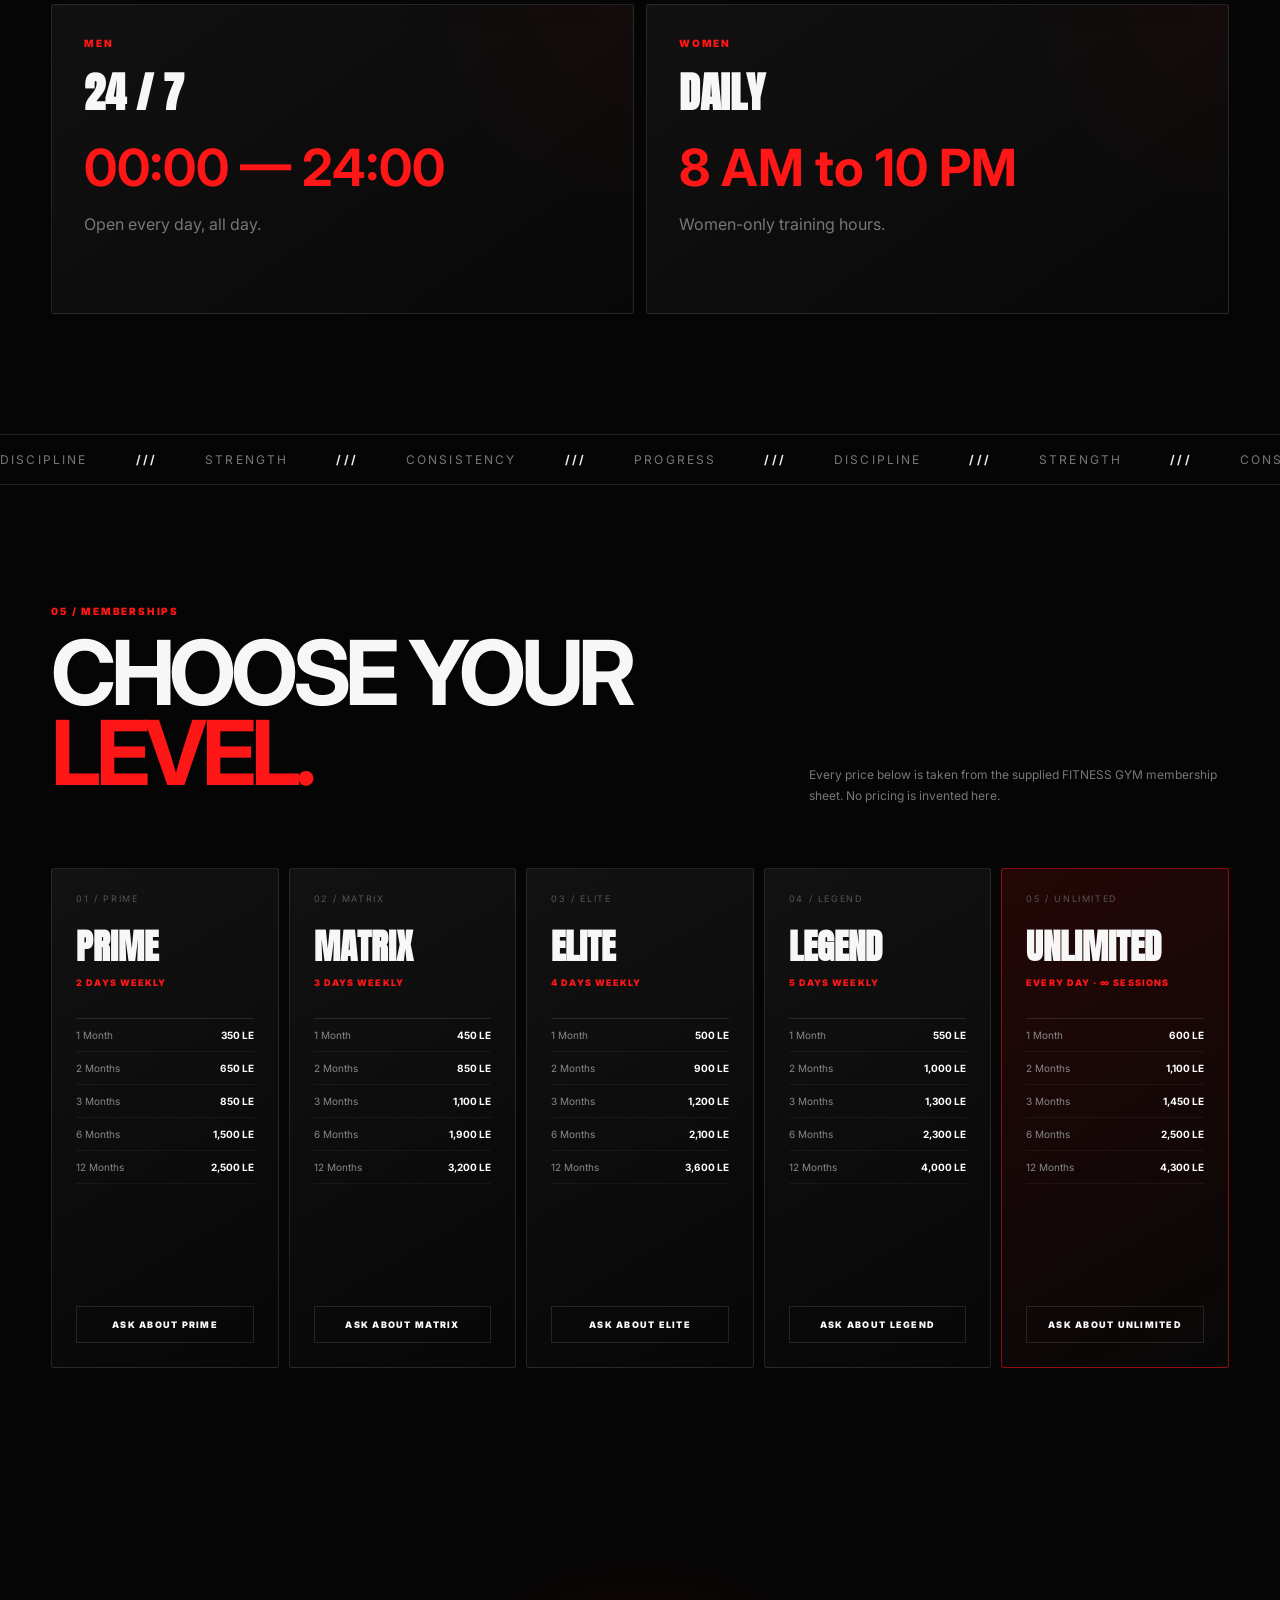
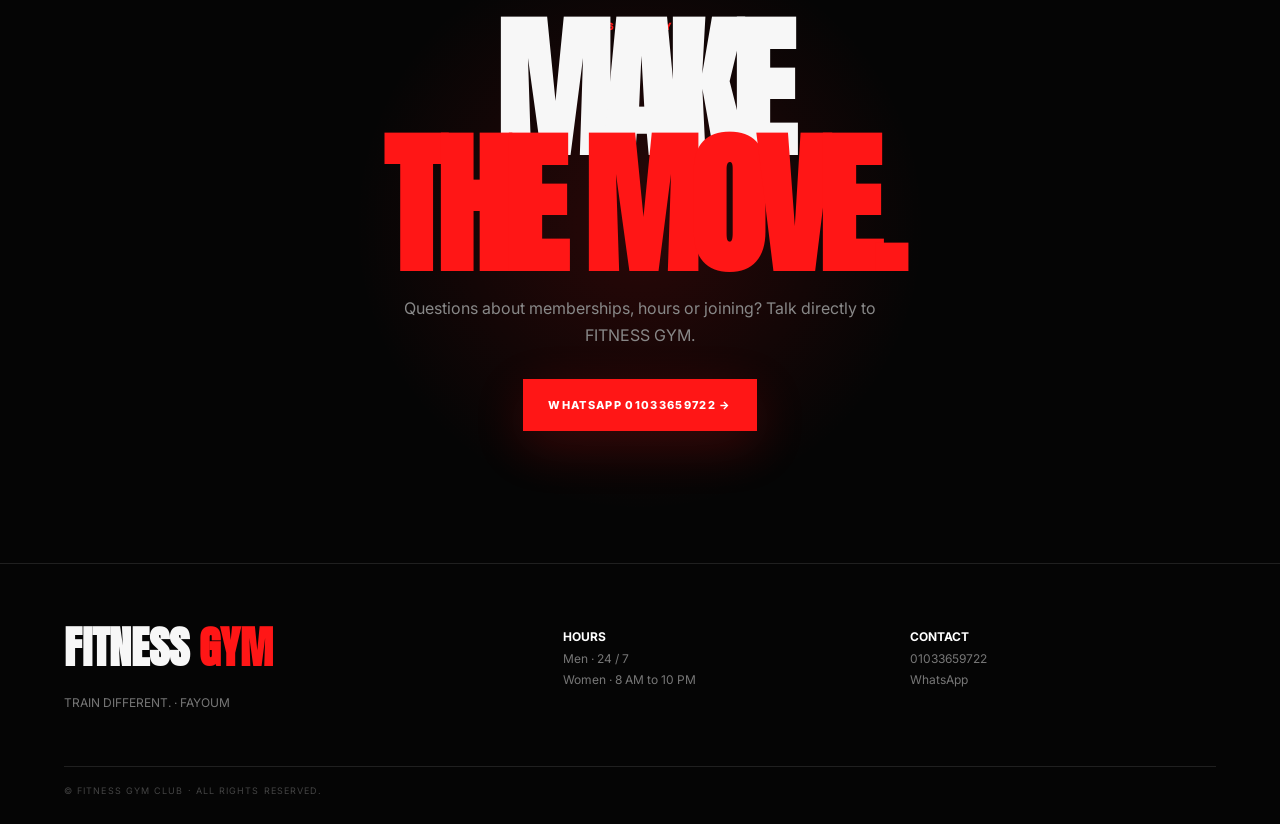
==== commit cb92b415: "fix hero readability and women hours" ====
--- a/index.html
+++ b/index.html
@@ -5,7 +5,7 @@
   <meta name="viewport" content="width=device-width,initial-scale=1">
   <meta name="theme-color" content="#050505">
   <title>FITNESS GYM — Train Different.</title>
-  <meta name="description" content="FITNESS GYM Club — premium training in Fayoum. Men 24/7. Women 08:00–22:00.">
+  <meta name="description" content="FITNESS GYM Club — premium training in Fayoum. Men 24/7. Women 8 AM to 10 PM.">
   <link rel="preconnect" href="https://fonts.googleapis.com">
   <link rel="preconnect" href="https://fonts.gstatic.com" crossorigin>
   <link href="https://fonts.googleapis.com/css2?family=Anton&family=Inter:wght@400;500;600;700;800;900&display=swap" rel="stylesheet">
@@ -58,7 +58,7 @@
 
     <section id="experience" class="fg-section">
       <div class="space-intro reveal"><div><div class="fg-kicker">02 / THE EXPERIENCE</div><h2 class="fg-heading">NOT JUST<br><em>A GYM.</em></h2></div><div><div class="red-rule"></div><p class="space-copy">A visual experience built around the real FITNESS GYM space. The photography is now integrated into the layout instead of placeholder blocks, with the strongest facility shots getting priority and the complete photo set living in the gallery.</p></div></div>
-      <div class="stats reveal"><div class="stat"><b>24/7</b><span>Men's access</span></div><div class="stat"><b>08—22</b><span>Women's hours</span></div><div class="stat"><b>5</b><span>Membership levels</span></div></div>
+      <div class="stats reveal"><div class="stat"><b>24/7</b><span>Men's access</span></div><div class="stat"><b>8 AM to 10 PM</b><span>Women's hours</span></div><div class="stat"><b>5</b><span>Membership levels</span></div></div>
     </section>
 
     <section id="gallery" class="fg-section">
@@ -89,7 +89,7 @@
       <div class="reveal"><div class="fg-kicker">04 / OPENING HOURS</div><h2 class="fg-heading">YOUR TIME.<br><em>YOUR RULES.</em></h2></div>
       <div class="hours-grid reveal">
         <article class="hour-card"><div class="fg-kicker">MEN</div><h3>24 / 7</h3><strong>00:00 — 24:00</strong><p>Open every day, all day.</p></article>
-        <article class="hour-card"><div class="fg-kicker">WOMEN</div><h3>DAILY</h3><strong>08:00 — 22:00</strong><p>Women-only training hours.</p></article>
+        <article class="hour-card"><div class="fg-kicker">WOMEN</div><h3>DAILY</h3><strong>8 AM to 10 PM</strong><p>Women-only training hours.</p></article>
       </div>
     </section>
 
@@ -113,7 +113,7 @@
 
   <footer class="footer">
     <div><h3>FITNESS <span>GYM</span></h3><p>TRAIN DIFFERENT. · FAYOUM</p></div>
-    <div><p><strong style="color:#fff">HOURS</strong><br>Men · 24 / 7<br>Women · 08:00 — 22:00</p></div>
+    <div><p><strong style="color:#fff">HOURS</strong><br>Men · 24 / 7<br>Women · 8 AM to 10 PM</p></div>
     <div><p><strong style="color:#fff">CONTACT</strong><br><a href="tel:01033659722">01033659722</a><br><a href="https://wa.me/201033659722" target="_blank" rel="noopener">WhatsApp</a></p></div>
     <div class="footer-bottom">© FITNESS GYM CLUB · All rights reserved.</div>
   </footer>
@@ -130,4 +130,4 @@
     if(!reduced){document.querySelectorAll('.plan-card').forEach(card=>{card.addEventListener('pointermove',e=>{if(matchMedia('(hover:hover)').matches){const r=card.getBoundingClientRect();const x=(e.clientX-r.left)/r.width-.5;const y=(e.clientY-r.top)/r.height-.5;card.style.transform=`translateY(-10px) perspective(700px) rotateY(${x*4}deg) rotateX(${y*-4}deg)`}});card.addEventListener('pointerleave',()=>card.style.transform='')})}
   </script>
 </body>
-</html>
+</html>
--- a/styles/premium.css
+++ b/styles/premium.css
@@ -15,11 +15,9 @@
 body { margin: 0; background: var(--black); color: var(--fg); font-family: Inter, Arial, sans-serif; overflow-x: hidden; }
 a { color: inherit; text-decoration: none; }
 button, a { -webkit-tap-highlight-color: transparent; }
-
 .fg-shell { position: relative; isolation: isolate; }
 .fg-shell::before { content:""; position: fixed; inset:0; pointer-events:none; z-index:50; background: radial-gradient(circle at 50% -10%, rgba(255,22,22,.12), transparent 34%); mix-blend-mode: screen; }
 .fg-grid { position: absolute; inset:0; pointer-events:none; opacity:.28; background-image: linear-gradient(rgba(255,255,255,.035) 1px, transparent 1px), linear-gradient(90deg, rgba(255,255,255,.035) 1px, transparent 1px); background-size: 80px 80px; mask-image: linear-gradient(to bottom, #000, transparent 70%); }
-
 .fg-hero { min-height: 94svh; position:relative; display:grid; place-items:center; overflow:hidden; border-bottom:1px solid var(--line); }
 .fg-hero::after { content:""; position:absolute; width:62vw; height:62vw; max-width:900px; max-height:900px; border-radius:50%; background:radial-gradient(circle, rgba(255,22,22,.20), rgba(255,22,22,0) 67%); filter:blur(10px); right:-18%; top:-30%; animation: fg-pulse 7s ease-in-out infinite alternate; }
 .fg-hero-content { width:min(1240px,92vw); position:relative; z-index:2; padding:120px 0 80px; }
@@ -34,12 +32,10 @@
 .fg-btn.primary { background:var(--red); border-color:var(--red); color:#fff; box-shadow:0 15px 50px rgba(255,22,22,.18); }
 .fg-btn:hover { transform:translateY(-4px); border-color:rgba(255,22,22,.7); box-shadow:0 18px 60px rgba(255,22,22,.18); }
 .fg-btn.primary:hover { background:#fff; color:#000; }
-
 .fg-orbit { position:absolute; width:min(38vw,520px); aspect-ratio:1; right:3vw; bottom:4vw; border:1px solid rgba(255,255,255,.09); border-radius:50%; transform:rotate(-18deg); }
-.fg-orbit::before, .fg-orbit::after { content:""; position:absolute; inset:9%; border:1px solid rgba(255,22,22,.24); border-radius:50%; }
+.fg-orbit::before, .fg-orbit::after { content:""; position:absolute; inset:9%; border:1px solid rgba(255,255,255,.09); border-radius:50%; }
 .fg-orbit::after { inset:42%; background:var(--red); border:0; box-shadow:0 0 80px rgba(255,22,22,.55); }
 .fg-orbit i { position:absolute; width:7px; height:7px; border-radius:50%; background:#fff; top:8%; left:49%; box-shadow:0 0 20px #fff; animation:fg-spin 9s linear infinite; transform-origin:0 calc(46% + 1px); }
-
 .fg-section { width:min(1240px,92vw); margin:auto; padding:120px 0; position:relative; }
 .fg-kicker { color:var(--red); text-transform:uppercase; letter-spacing:.18em; font-size:10px; font-weight:900; }
 .fg-heading { font-size:clamp(42px,7vw,90px); line-height:.9; letter-spacing:-.06em; margin:16px 0 24px; text-transform:uppercase; }
@@ -47,13 +43,11 @@
 .fg-marquee { overflow:hidden; border-block:1px solid var(--line); padding:17px 0; white-space:nowrap; color:#777; text-transform:uppercase; font-size:12px; letter-spacing:.18em; }
 .fg-marquee-track { display:inline-flex; gap:48px; min-width:max-content; animation:fg-marquee 22s linear infinite; }
 .fg-marquee b { color:#eee; }
-
 .fg-placeholder-gallery { display:grid; grid-template-columns:1.2fr .8fr; gap:12px; }
 .fg-photo-slot { min-height:360px; border:1px dashed rgba(255,255,255,.18); background:linear-gradient(135deg,#101010,#070707); position:relative; overflow:hidden; display:flex; align-items:flex-end; padding:22px; }
 .fg-photo-slot.large { min-height:560px; }
 .fg-photo-slot::before { content:"PHOTO / GALLERY"; position:absolute; inset:0; display:grid; place-items:center; color:#333; font-size:12px; letter-spacing:.2em; font-weight:900; }
 .fg-photo-slot span { position:relative; z-index:1; color:#888; font-size:10px; text-transform:uppercase; letter-spacing:.14em; }
-
 .fg-plans { display:grid; grid-template-columns:repeat(5,1fr); gap:10px; }
 .fg-plan { background:linear-gradient(145deg,#111,#080808); border:1px solid var(--line); padding:24px; min-height:290px; position:relative; overflow:hidden; transition:transform .55s var(--ease), border-color .55s var(--ease); }
 .fg-plan::after { content:""; position:absolute; width:180px; height:180px; right:-90px; top:-90px; border-radius:50%; background:rgba(255,22,22,.18); filter:blur(12px); }
@@ -62,13 +56,109 @@
 .fg-plan small { color:#888; text-transform:uppercase; letter-spacing:.08em; }
 .fg-plan .price { margin-top:70px; font-size:38px; font-weight:900; }
 
+/* Hero visibility / image treatment */
+.hero-visual{background:none !important;border-color:rgba(255,255,255,.12) !important;}
+.hero-visual::before{content:"";position:absolute;inset:0;background-image:url('../hero.JPG');background-size:cover;background-position:center 42%;background-repeat:no-repeat;filter:brightness(1.45) contrast(1.06) saturate(1.12);transform:scale(1.015);}
+.hero-visual::after{content:"" !important;position:absolute !important;inset:0 !important;background:linear-gradient(90deg,rgba(5,5,5,.96) 0%,rgba(5,5,5,.86) 18%,rgba(5,5,5,.48) 42%,rgba(5,5,5,.14) 68%,rgba(5,5,5,.34) 100%),linear-gradient(0deg,rgba(5,5,5,.88) 0%,rgba(5,5,5,.20) 34%,rgba(5,5,5,.08) 70%,rgba(5,5,5,.42) 100%) !important;z-index:1;}
+.hero-copy{position:relative !important;z-index:5 !important;max-width:820px !important;margin-left:5.5vw !important;padding-right:3vw;}
+.hero-copy h1{font-size:clamp(70px,10.2vw,148px) !important;line-height:.80 !important;letter-spacing:-.045em !important;margin:24px 0 22px !important;max-width:760px;text-shadow:0 8px 34px rgba(0,0,0,.45);}
+.hero-copy h1 span{text-shadow:0 0 48px rgba(255,22,22,.24) !important;}
+.hero-copy p{max-width:500px !important;color:#f0f0f0 !important;text-shadow:0 2px 14px rgba(0,0,0,.9);font-weight:500;}
+.hero-copy .fg-eyebrow{color:#eee !important;text-shadow:0 2px 12px #000;}
+.hero-copy .fg-actions{margin-top:26px !important;}
+.hero-index{z-index:6 !important;text-shadow:0 2px 12px #000;}
+
+/* Layout polish */
+img{max-width:100%;}
+button,.fg-btn,.nav-cta{cursor:pointer;}
+.gallery-card{border-radius:2px;}
+.hour-card,.plan-card{border-radius:3px;}
+@media (max-width:1200px){.plans{grid-template-columns:repeat(3,1fr) !important;}.gallery-grid{margin-top:42px;}.hero-copy{max-width:760px !important;}}
+
 @keyframes fg-pulse { to { transform:scale(1.12); opacity:.65; } }
 @keyframes fg-spin { to { transform:rotate(360deg); } }
 @keyframes fg-marquee { to { transform:translateX(-50%); } }
 
 @media(max-width:900px){
-  .fg-hero-content{padding:100px 0 60px}.fg-orbit{opacity:.35;right:-18%;bottom:8%}.fg-plans{grid-template-columns:repeat(2,1fr)}.fg-placeholder-gallery{grid-template-columns:1fr}.fg-photo-slot.large{min-height:400px}
+  .fg-hero{min-height:100svh !important;align-items:end !important;padding:0 !important;}
+  .fg-hero::after{width:95vw;height:95vw;right:-42%;top:-14%;opacity:.5;}
+  .fg-hero-content{padding:100px 0 54px;}
+  .fg-orbit{width:390px;max-width:65vw;right:-18%;bottom:10%;opacity:.22;}
+  .hero-copy{width:100% !important;margin-left:0 !important;max-width:none !important;padding:0 6vw 0 !important;}
+  .hero-copy h1{font-size:clamp(64px,12vw,120px) !important;max-width:720px !important;}
+  .hero-visual::before{background-position:center 40%;filter:brightness(1.38) contrast(1.05) saturate(1.1);}
+  .plans{grid-template-columns:repeat(2,1fr) !important;}
+  .space-intro{grid-template-columns:1fr;gap:25px;}
+  .gallery-grid{grid-template-columns:repeat(6,1fr);grid-auto-rows:95px;}
+  .gallery-card:nth-child(n){grid-column:span 3;}
+  .gallery-card:nth-child(1),.gallery-card:nth-child(4){grid-column:span 6;}
+  .gallery-card:nth-child(1){grid-row:span 5;}
+  .gallery-card:nth-child(4){grid-row:span 4;}
 }
-@media(max-width:560px){
-  .fg-title{font-size:20vw}.fg-section{padding:80px 0}.fg-plans{grid-template-columns:1fr}.fg-plan{min-height:240px}.fg-plan .price{margin-top:45px}.fg-actions{width:100%}.fg-btn{width:100%}
+
+@media(max-width:620px){
+  .site-nav{padding:12px 14px !important;gap:10px;}
+  .brand{gap:8px;min-width:0;}
+  .logo-slot{width:40px !important;height:40px !important;flex:0 0 40px;}
+  .brand-copy{font-size:13px;letter-spacing:.04em;white-space:nowrap;}
+  .brand-copy small{font-size:7px;letter-spacing:.22em;}
+  .nav-cta{padding:10px 12px !important;font-size:9px !important;white-space:nowrap;}
+  .fg-hero{min-height:100svh !important;min-height:680px !important;}
+  .fg-hero-content{padding:100px 0 44px !important;}
+  .hero-visual{inset:72px 12px 12px !important;border-color:rgba(255,255,255,.14) !important;}
+  .hero-visual::before{background-position:center 46%;filter:brightness(1.3) contrast(1.04) saturate(1.08);transform:scale(1.04);}
+  .hero-visual::after{background:linear-gradient(90deg,rgba(5,5,5,.91) 0%,rgba(5,5,5,.70) 42%,rgba(5,5,5,.34) 78%,rgba(5,5,5,.28) 100%),linear-gradient(0deg,rgba(5,5,5,.94) 0%,rgba(5,5,5,.18) 46%,rgba(5,5,5,.48) 100%) !important;}
+  .hero-copy{padding:0 6vw !important;}
+  .hero-copy .fg-eyebrow{font-size:8px !important;letter-spacing:.14em;gap:8px;}
+  .hero-copy .fg-eyebrow::before{width:26px;}
+  .hero-copy h1{font-size:18.5vw !important;line-height:.80 !important;letter-spacing:-.05em !important;margin:18px 0 20px !important;max-width:100% !important;}
+  .hero-copy p{font-size:12px !important;line-height:1.65 !important;max-width:92% !important;margin:0 !important;color:#e9e9e9 !important;}
+  .hero-copy .fg-actions{display:grid !important;grid-template-columns:1fr !important;width:100% !important;gap:8px !important;margin-top:20px !important;}
+  .hero-copy .fg-btn{width:100% !important;min-height:48px !important;padding:0 16px !important;font-size:9px !important;}
+  .hero-index{right:6vw !important;bottom:22px !important;font-size:7px !important;letter-spacing:.13em !important;}
+  .hero-index b{font-size:18px !important;margin-right:5px;}
+  .fg-orbit{width:240px;right:-24%;bottom:17%;opacity:.13;}
+  .fg-section{width:min(90vw,520px);padding:76px 0 !important;}
+  .fg-heading{font-size:clamp(42px,14vw,70px) !important;}
+  .space-copy{font-size:13px;line-height:1.8;}
+  .red-rule{margin:20px 0;width:52px;}
+  .stats{grid-template-columns:1fr !important;}
+  .stat{padding:24px 18px !important;border-right:0 !important;border-bottom:1px solid var(--line) !important;}
+  .stat:last-child{border-bottom:0 !important;}
+  .stat b{font-size:40px !important;}
+  .stat span{font-size:8px;}
+  .gallery-grid{grid-template-columns:1fr 1fr !important;grid-auto-rows:150px !important;gap:7px !important;margin-top:34px !important;}
+  .gallery-card:nth-child(n){grid-column:span 1 !important;grid-row:span 1 !important;}
+  .gallery-card:nth-child(1),.gallery-card:nth-child(4){grid-column:span 2 !important;grid-row:span 2 !important;}
+  .gallery-card span{left:10px;bottom:10px;font-size:7px;letter-spacing:.1em;}
+  .hours-grid{grid-template-columns:1fr !important;gap:9px !important;margin-top:34px !important;}
+  .hour-card{min-height:250px !important;padding:24px !important;}
+  .hour-card h3{font-size:36px !important;}
+  .hour-card strong{font-size:38px !important;}
+  .plans{grid-template-columns:1fr !important;gap:10px !important;margin-top:32px !important;}
+  .plan-card{min-height:0 !important;padding:22px !important;}
+  .plan-card h3{font-size:32px !important;}
+  .plan-card ul{margin-top:22px !important;}
+  .plan-card li{font-size:9px;padding:9px 0;}
+  .final-cta{min-height:62vh !important;padding:70px 6vw !important;}
+  .final-cta h2{font-size:22vw !important;line-height:.78 !important;}
+  .final-cta p{font-size:12px !important;margin:24px auto !important;}
+  .footer{grid-template-columns:1fr !important;padding:40px 6vw 24px !important;gap:26px !important;}
+  .footer h3{font-size:40px !important;}
+  .footer-bottom{grid-column:auto !important;}
+  .floating-wa{width:52px !important;height:52px !important;right:14px !important;bottom:14px !important;font-size:16px !important;}
+  .fg-marquee{padding:14px 0;font-size:9px;}
+  .fg-marquee-track{gap:30px;}
 }
+
+@media(max-width:390px){
+  .brand-copy{display:none;}
+  .site-nav{padding-inline:12px !important;}
+  .logo-slot{width:38px !important;height:38px !important;flex-basis:38px;}
+  .nav-cta{padding:9px 11px !important;}
+  .hero-copy h1{font-size:18vw !important;}
+  .hero-copy p{max-width:100% !important;font-size:11.5px !important;}
+  .hero-visual{inset:68px 10px 10px !important;}
+}
+
+@media(prefers-reduced-motion:reduce){*,*::before,*::after{animation-duration:.01ms!important;animation-iteration-count:1!important;scroll-behavior:auto!important;transition-duration:.01ms!important}}
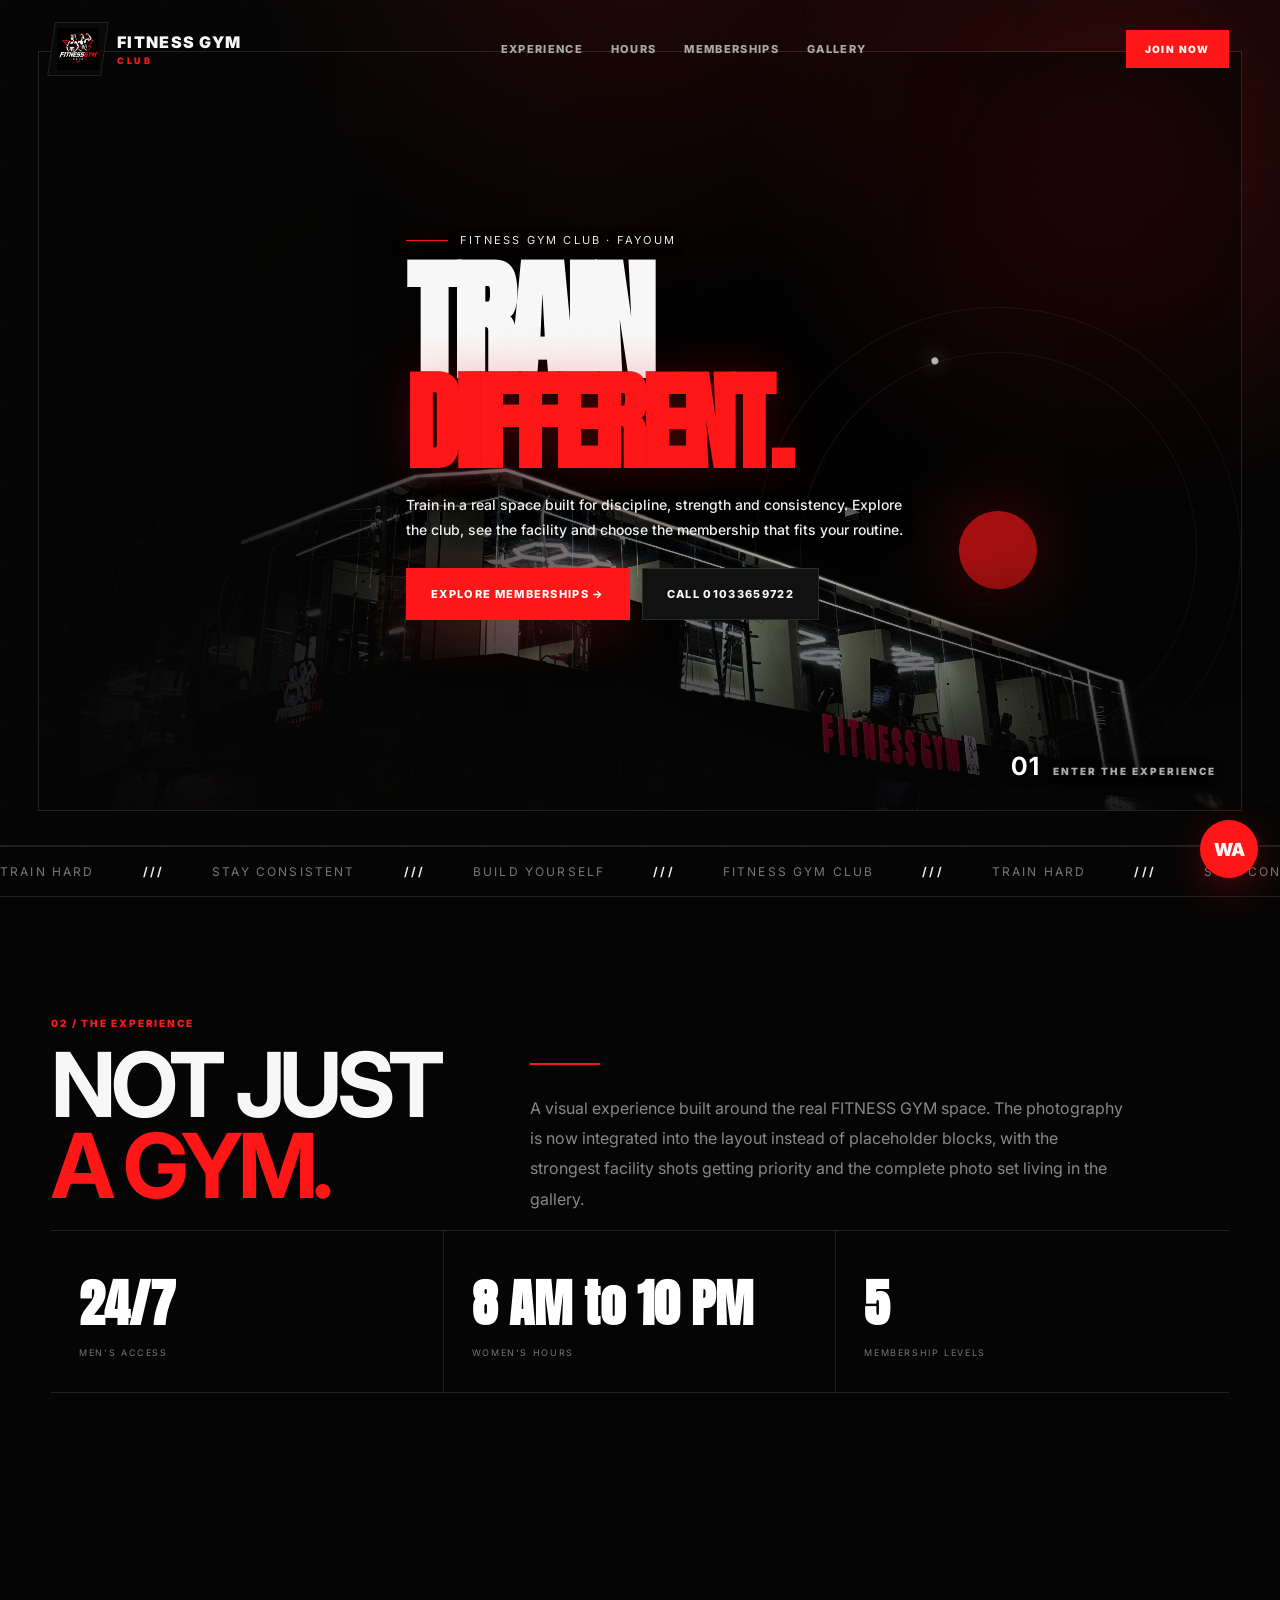
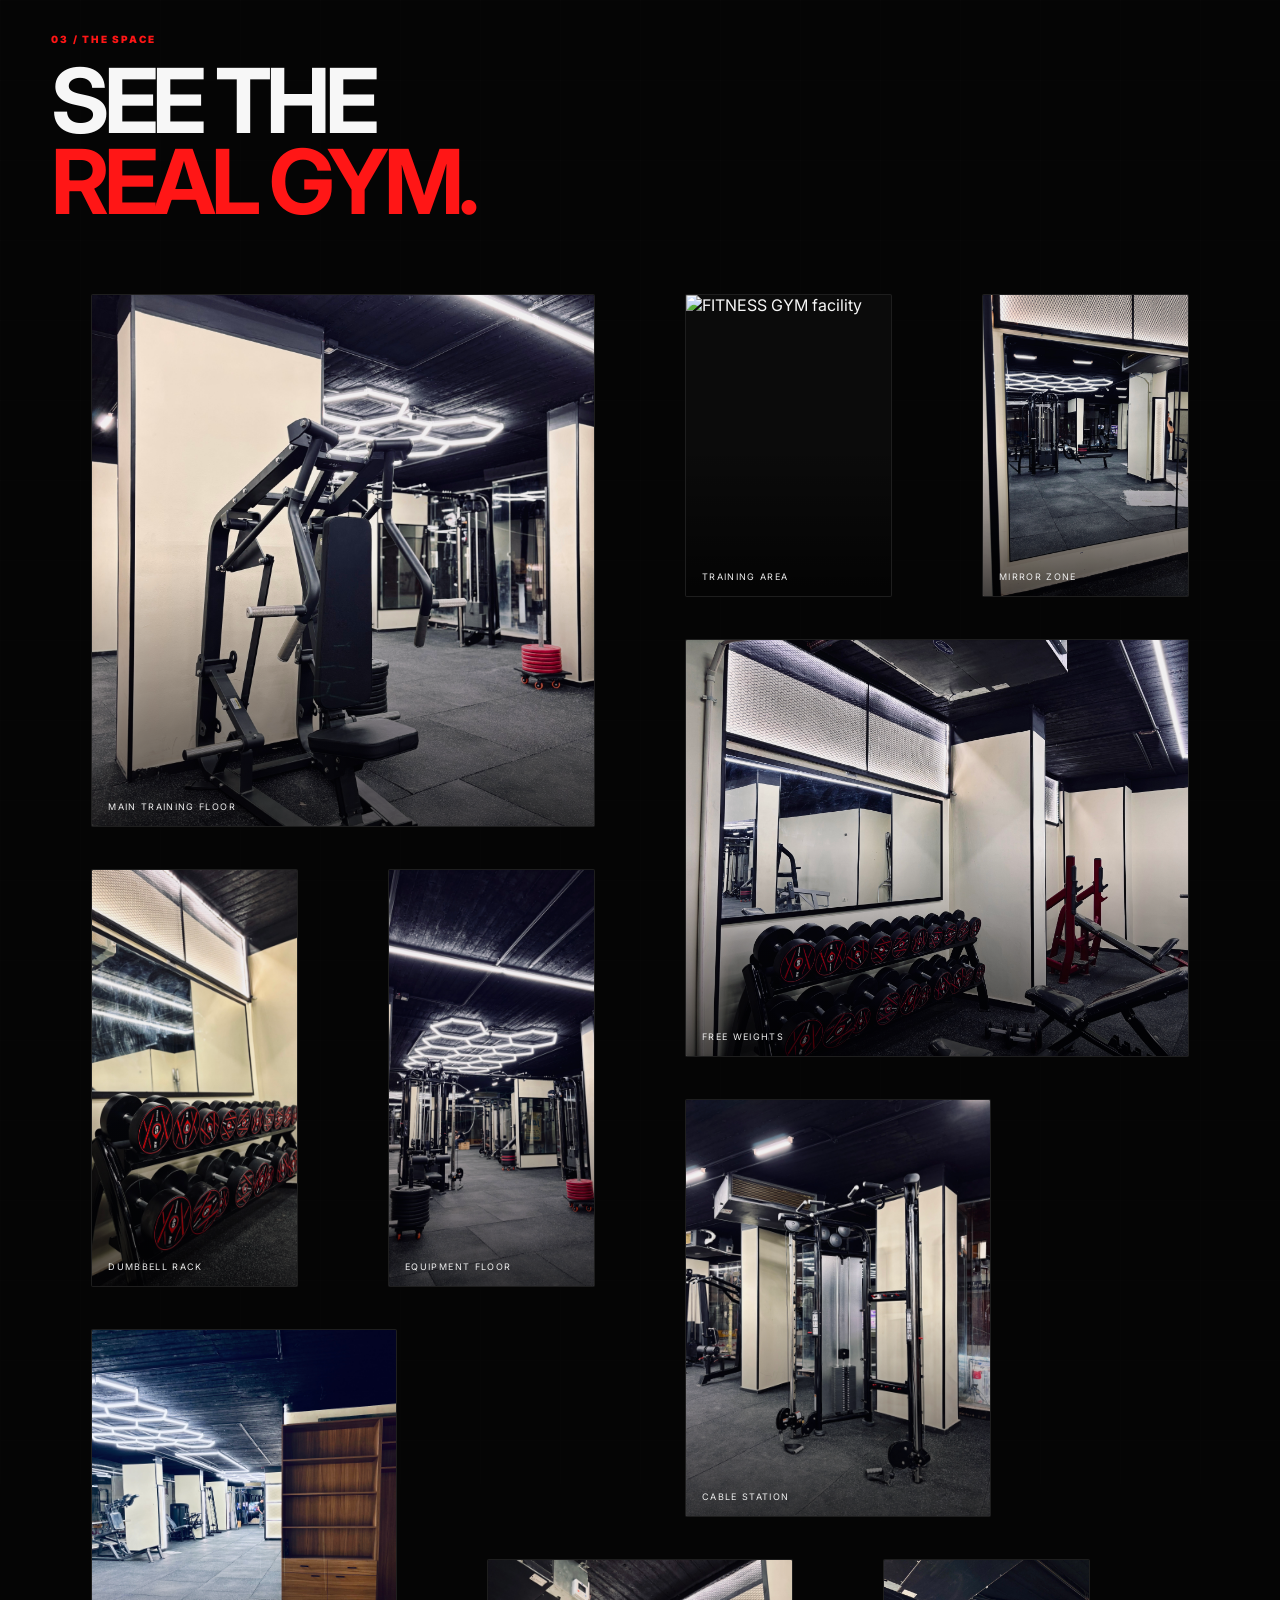
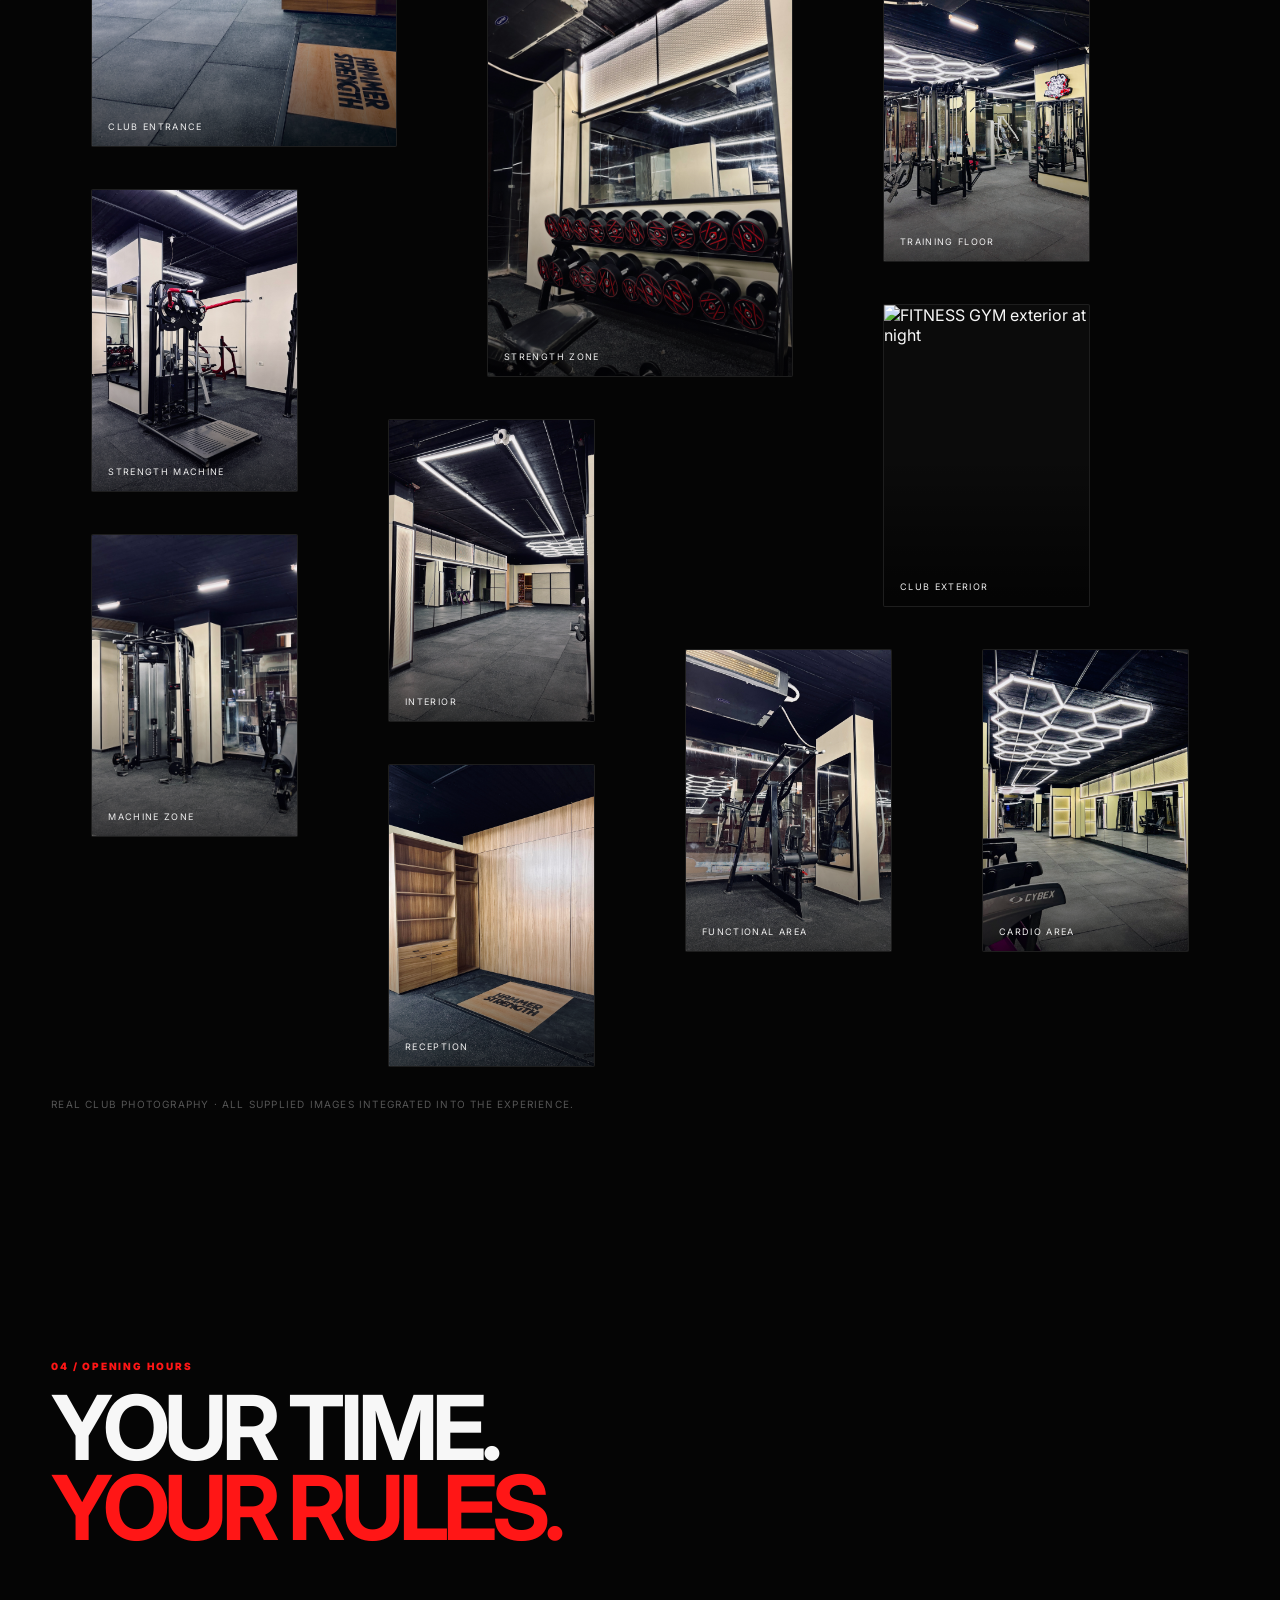
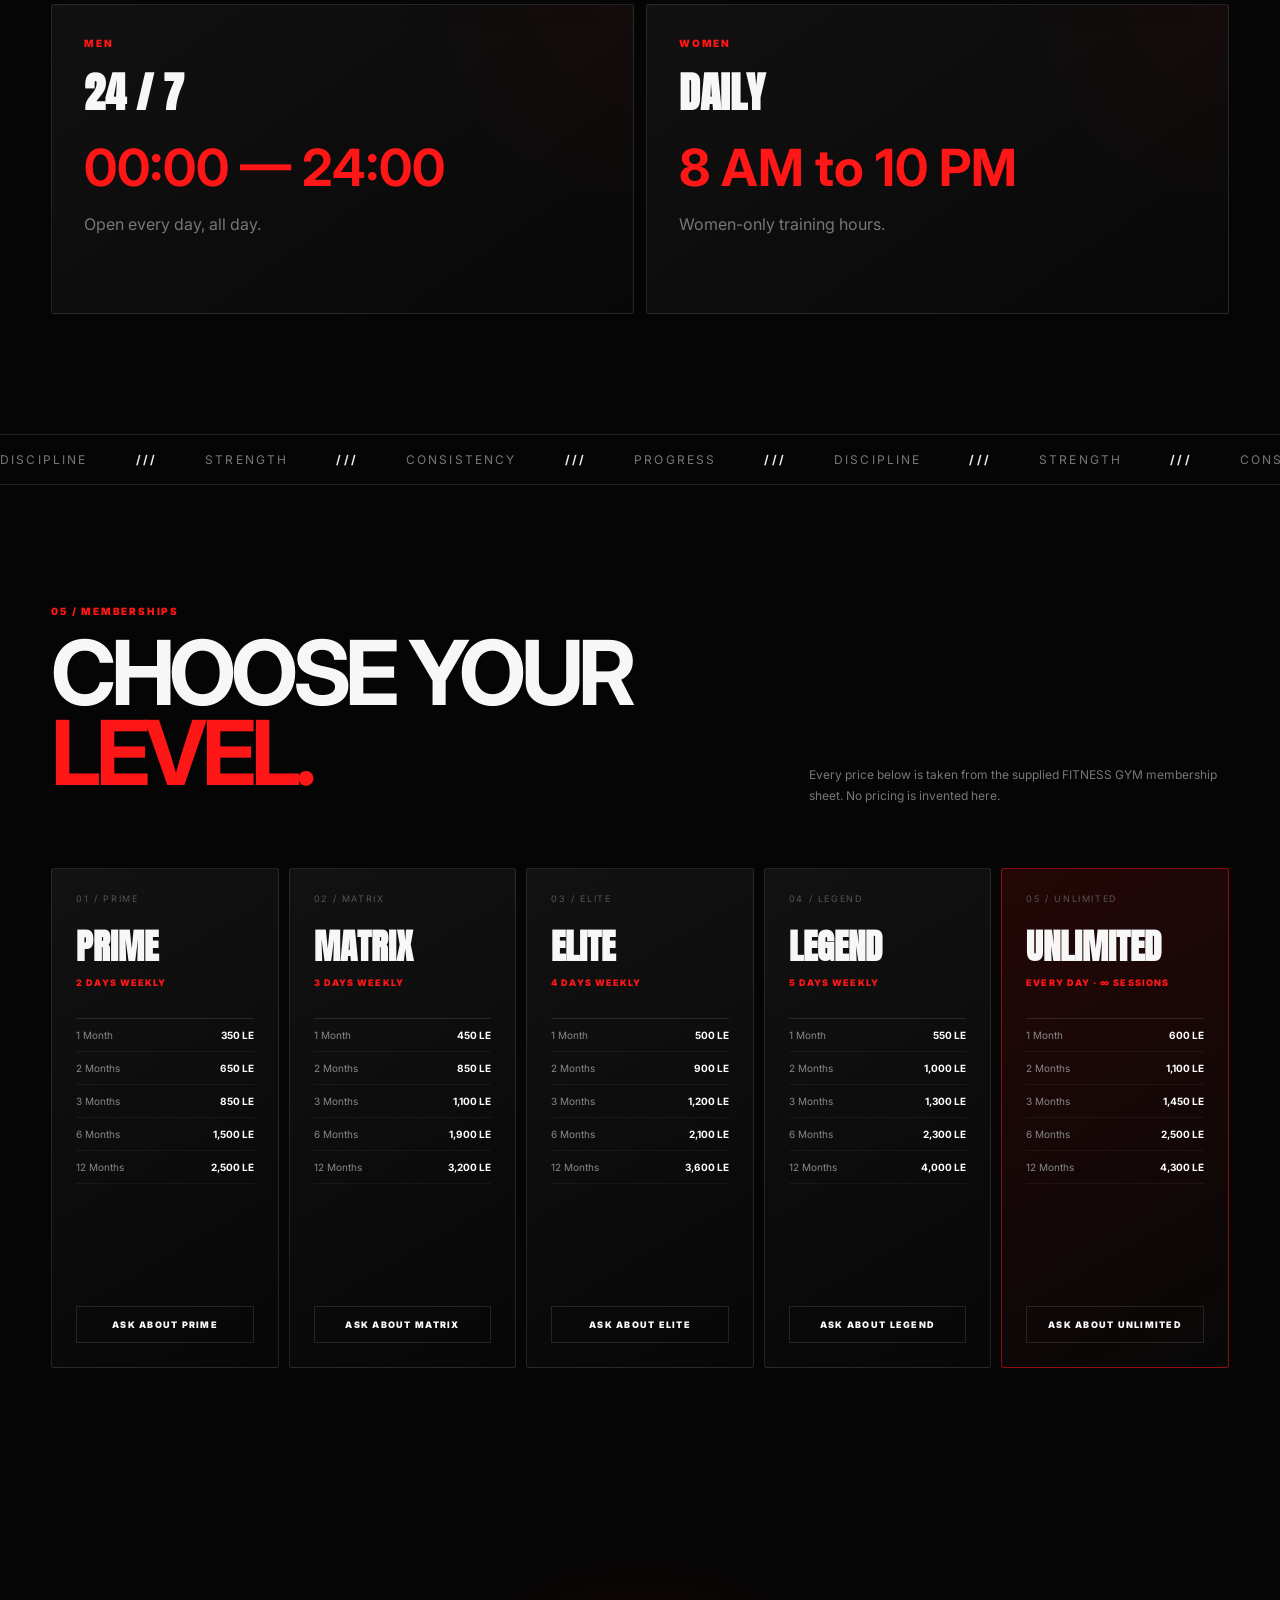
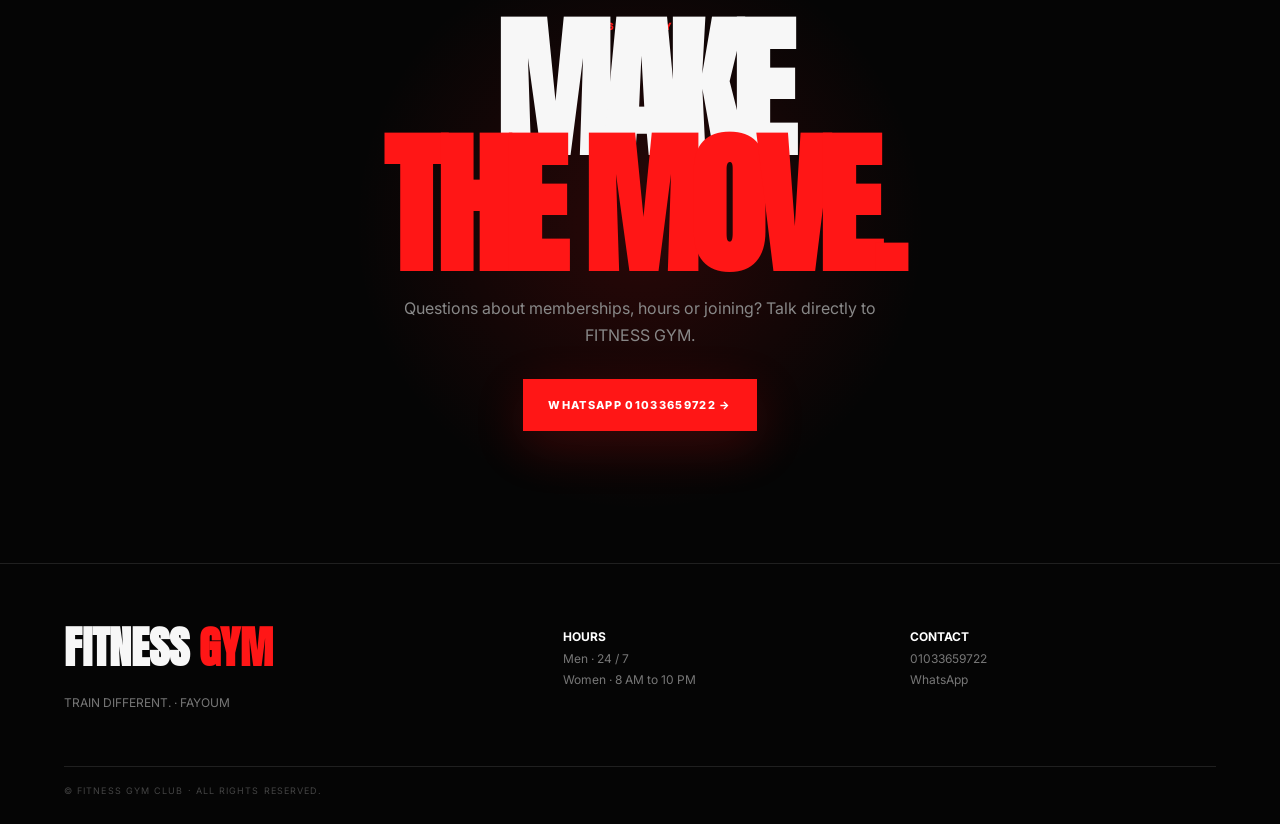
==== commit 342819a0: "polish DIFFERENT readability and women hours" ====
--- a/index.html
+++ b/index.html
@@ -21,7 +21,7 @@
     .nav-cta{background:var(--red);padding:13px 19px;font-size:10px;font-weight:900;letter-spacing:.14em;text-transform:uppercase}
     .hero-visual{position:absolute;inset:6% 3% 4%;overflow:hidden;pointer-events:none;background:#090909 url('./hero.JPG') center center/cover no-repeat;border:1px solid rgba(255,255,255,.08)}
     .hero-visual::after{content:"";position:absolute;inset:0;background:linear-gradient(90deg,#050505 0%,rgba(5,5,5,.86) 26%,rgba(5,5,5,.30) 63%,rgba(5,5,5,.64) 100%),linear-gradient(0deg,#050505 0%,transparent 35%,rgba(5,5,5,.35) 100%)}
-    .hero-copy{text-align:left;margin-left:7vw;max-width:1000px}.hero-copy .fg-eyebrow{position:relative;z-index:2}.hero-copy h1{position:relative;z-index:2;font:950 clamp(82px,13vw,190px)/.78 Anton,Impact,sans-serif;letter-spacing:-.055em;text-transform:uppercase;margin:28px 0 26px}.hero-copy h1 span{display:block;color:var(--red);text-shadow:0 0 70px rgba(255,22,22,.25)}.hero-copy p{position:relative;z-index:2;max-width:540px;color:#c0c0c0;line-height:1.8;font-size:14px}.hero-copy .fg-actions{position:relative;z-index:2}.hero-index{position:absolute;right:5vw;bottom:5vw;z-index:3;color:#aaa;font:900 10px Inter;letter-spacing:.2em}.hero-index b{color:#fff;font-size:25px;margin-right:8px}
+    .hero-copy{text-align:left;margin-left:7vw;max-width:1000px}.hero-copy .fg-eyebrow{position:relative;z-index:2}.hero-copy h1{position:relative;z-index:2;font:950 clamp(82px,11vw,165px)/.9 Anton,Impact,sans-serif;letter-spacing:-.045em;text-transform:uppercase;margin:28px 0 26px;text-shadow:0 8px 34px rgba(0,0,0,.45)}.hero-copy h1 span{display:block;color:var(--red);font-size:.82em;line-height:.88;letter-spacing:-.035em;white-space:nowrap;-webkit-text-stroke:1px rgba(0,0,0,.5);paint-order:stroke fill;text-shadow:0 4px 0 rgba(0,0,0,.75),0 0 52px rgba(255,22,22,.28)}.hero-copy p{position:relative;z-index:2;max-width:540px;color:#c0c0c0;line-height:1.8;font-size:14px}.hero-copy .fg-actions{position:relative;z-index:2}.hero-index{position:absolute;right:5vw;bottom:5vw;z-index:3;color:#aaa;font:900 10px Inter;letter-spacing:.2em}.hero-index b{color:#fff;font-size:25px;margin-right:8px}
     .stats{display:grid;grid-template-columns:repeat(3,1fr);border-block:1px solid var(--line)}.stat{padding:34px 28px;border-right:1px solid var(--line)}.stat:last-child{border:0}.stat b{font:900 clamp(30px,4vw,52px) Anton;color:#fff}.stat span{display:block;color:#777;text-transform:uppercase;font-size:9px;letter-spacing:.18em;margin-top:5px}
     .space-intro{display:grid;grid-template-columns:.75fr 1.25fr;gap:60px;align-items:end}.space-copy{color:#888;line-height:1.9;max-width:600px}.red-rule{width:70px;height:2px;background:var(--red);margin:28px 0}
     .gallery-grid{display:grid;grid-template-columns:repeat(12,1fr);grid-auto-rows:105px;gap:10px;margin-top:55px}.gallery-card{position:relative;overflow:hidden;background:#0b0b0b;border:1px solid rgba(255,255,255,.08);min-width:0}.gallery-card img{width:100%;height:100%;display:block;object-fit:cover;transition:transform .8s var(--ease),filter .6s var(--ease)}.gallery-card::after{content:"";position:absolute;inset:0;background:linear-gradient(180deg,transparent 50%,rgba(0,0,0,.68));pointer-events:none}.gallery-card span{position:absolute;left:16px;bottom:14px;z-index:2;color:#eee;font-size:9px;letter-spacing:.15em;text-transform:uppercase}.gallery-card:hover img{transform:scale(1.06);filter:saturate(1.08)}.gallery-card:nth-child(1){grid-column:span 6;grid-row:span 5}.gallery-card:nth-child(2){grid-column:span 3;grid-row:span 3}.gallery-card:nth-child(3){grid-column:span 3;grid-row:span 3}.gallery-card:nth-child(4){grid-column:span 6;grid-row:span 4}.gallery-card:nth-child(5){grid-column:span 3;grid-row:span 4}.gallery-card:nth-child(6){grid-column:span 3;grid-row:span 4}.gallery-card:nth-child(7){grid-column:span 4;grid-row:span 4}.gallery-card:nth-child(8){grid-column:span 4;grid-row:span 4}.gallery-card:nth-child(9){grid-column:span 4;grid-row:span 4}.gallery-card:nth-child(n+10){grid-column:span 3;grid-row:span 3}
@@ -30,7 +30,7 @@
     .membership-head{display:flex;justify-content:space-between;gap:30px;align-items:end}.membership-head p{max-width:420px;color:#777;line-height:1.7;font-size:12px}.plans{display:grid;grid-template-columns:repeat(5,1fr);gap:10px;margin-top:50px}.plan-card{min-height:500px;padding:24px;border:1px solid var(--line);background:linear-gradient(150deg,#121212,#070707);position:relative;overflow:hidden;transition:.5s var(--ease);display:flex;flex-direction:column}.plan-card:hover{transform:translateY(-12px);border-color:rgba(255,22,22,.6);box-shadow:0 35px 80px rgba(0,0,0,.55),0 0 50px rgba(255,22,22,.08)}.plan-card.featured{border-color:rgba(255,22,22,.5);background:linear-gradient(150deg,rgba(255,22,22,.13),#080808)}.plan-card .number{font-size:9px;color:#555;letter-spacing:.18em}.plan-card h3{font:900 35px Anton;margin:16px 0 4px}.plan-card .frequency{color:var(--red);font-size:9px;font-weight:900;letter-spacing:.12em;text-transform:uppercase}.plan-card ul{list-style:none;margin:30px 0 0;padding:0;border-top:1px solid var(--line)}.plan-card li{display:flex;justify-content:space-between;gap:8px;padding:10px 0;border-bottom:1px solid rgba(255,255,255,.05);font-size:10px;color:#888}.plan-card li b{color:#fff}.plan-card .plan-cta{margin-top:auto;border:1px solid var(--line);padding:12px;text-align:center;font-size:9px;font-weight:900;letter-spacing:.14em;text-transform:uppercase;transition:.3s}.plan-card:hover .plan-cta{background:var(--red);border-color:var(--red)}
     .final-cta{min-height:75vh;display:grid;place-items:center;text-align:center;background:radial-gradient(circle,rgba(255,22,22,.15),transparent 42%)}.final-cta h2{font:900 clamp(70px,12vw,180px)/.76 Anton;margin:0;text-transform:uppercase;letter-spacing:-.06em}.final-cta h2 span{color:var(--red)}.final-cta p{color:#888;max-width:500px;margin:30px auto;line-height:1.7}.footer{border-top:1px solid var(--line);padding:50px 5vw 28px;display:grid;grid-template-columns:1.5fr 1fr 1fr;gap:40px}.footer h3{font:900 44px Anton;margin:0}.footer h3 span{color:var(--red)}.footer p,.footer a{color:#777;font-size:12px;line-height:1.8}.footer a:hover{color:#fff}.footer-bottom{grid-column:1/-1;border-top:1px solid var(--line);padding-top:18px;color:#444;font-size:9px;letter-spacing:.12em;text-transform:uppercase}.floating-wa{position:fixed;z-index:120;right:22px;bottom:22px;width:58px;height:58px;border-radius:50%;display:grid;place-items:center;background:var(--red);box-shadow:0 12px 40px rgba(255,22,22,.28);font-size:18px;font-weight:900;transition:.35s var(--ease)}.floating-wa:hover{transform:scale(1.08) translateY(-4px)}
     @media(max-width:1050px){.nav-links{display:none}.plans{grid-template-columns:repeat(2,1fr)}.space-intro{grid-template-columns:1fr;gap:25px}.gallery-grid{grid-template-columns:repeat(6,1fr);grid-auto-rows:95px}.gallery-card:nth-child(n){grid-column:span 3}.gallery-card:nth-child(1),.gallery-card:nth-child(4){grid-column:span 6}.gallery-card:nth-child(1){grid-row:span 5}.gallery-card:nth-child(4){grid-row:span 4}}
-    @media(max-width:620px){.site-nav{padding:15px 18px}.logo-slot{width:42px;height:42px}.nav-cta{padding:11px 13px}.hero-copy{margin-left:0}.hero-copy h1{font-size:21vw}.hero-visual{inset:9% 18px 4%}.stats{grid-template-columns:1fr}.stat{border-right:0;border-bottom:1px solid var(--line)}.hours-grid{grid-template-columns:1fr}.plans{grid-template-columns:1fr}.membership-head{display:block}.gallery-grid{grid-template-columns:1fr 1fr;grid-auto-rows:170px;gap:8px}.gallery-card:nth-child(n){grid-column:span 1;grid-row:span 1}.gallery-card:nth-child(1),.gallery-card:nth-child(4){grid-column:span 2;grid-row:span 2}.footer{grid-template-columns:1fr}.footer-bottom{grid-column:auto}.floating-wa{right:16px;bottom:16px}}
+    @media(max-width:620px){.site-nav{padding:15px 18px}.logo-slot{width:42px;height:42px}.nav-cta{padding:11px 13px}.hero-copy{margin-left:0}.hero-copy h1{font-size:18vw;line-height:.88;letter-spacing:-.045em}.hero-copy h1 span{font-size:.82em;line-height:.86;-webkit-text-stroke:.7px rgba(0,0,0,.55)}.hero-visual{inset:9% 18px 4%}.stats{grid-template-columns:1fr}.stat{border-right:0;border-bottom:1px solid var(--line)}.hours-grid{grid-template-columns:1fr}.plans{grid-template-columns:1fr}.membership-head{display:block}.gallery-grid{grid-template-columns:1fr 1fr;grid-auto-rows:170px;gap:8px}.gallery-card:nth-child(n){grid-column:span 1;grid-row:span 1}.gallery-card:nth-child(1),.gallery-card:nth-child(4){grid-column:span 2;grid-row:span 2}.footer{grid-template-columns:1fr}.footer-bottom{grid-column:auto}.floating-wa{right:16px;bottom:16px}}
     @media(prefers-reduced-motion:reduce){*,*::before,*::after{animation-duration:.01ms!important;animation-iteration-count:1!important;scroll-behavior:auto!important;transition-duration:.01ms!important}}
   </style>
 </head>
